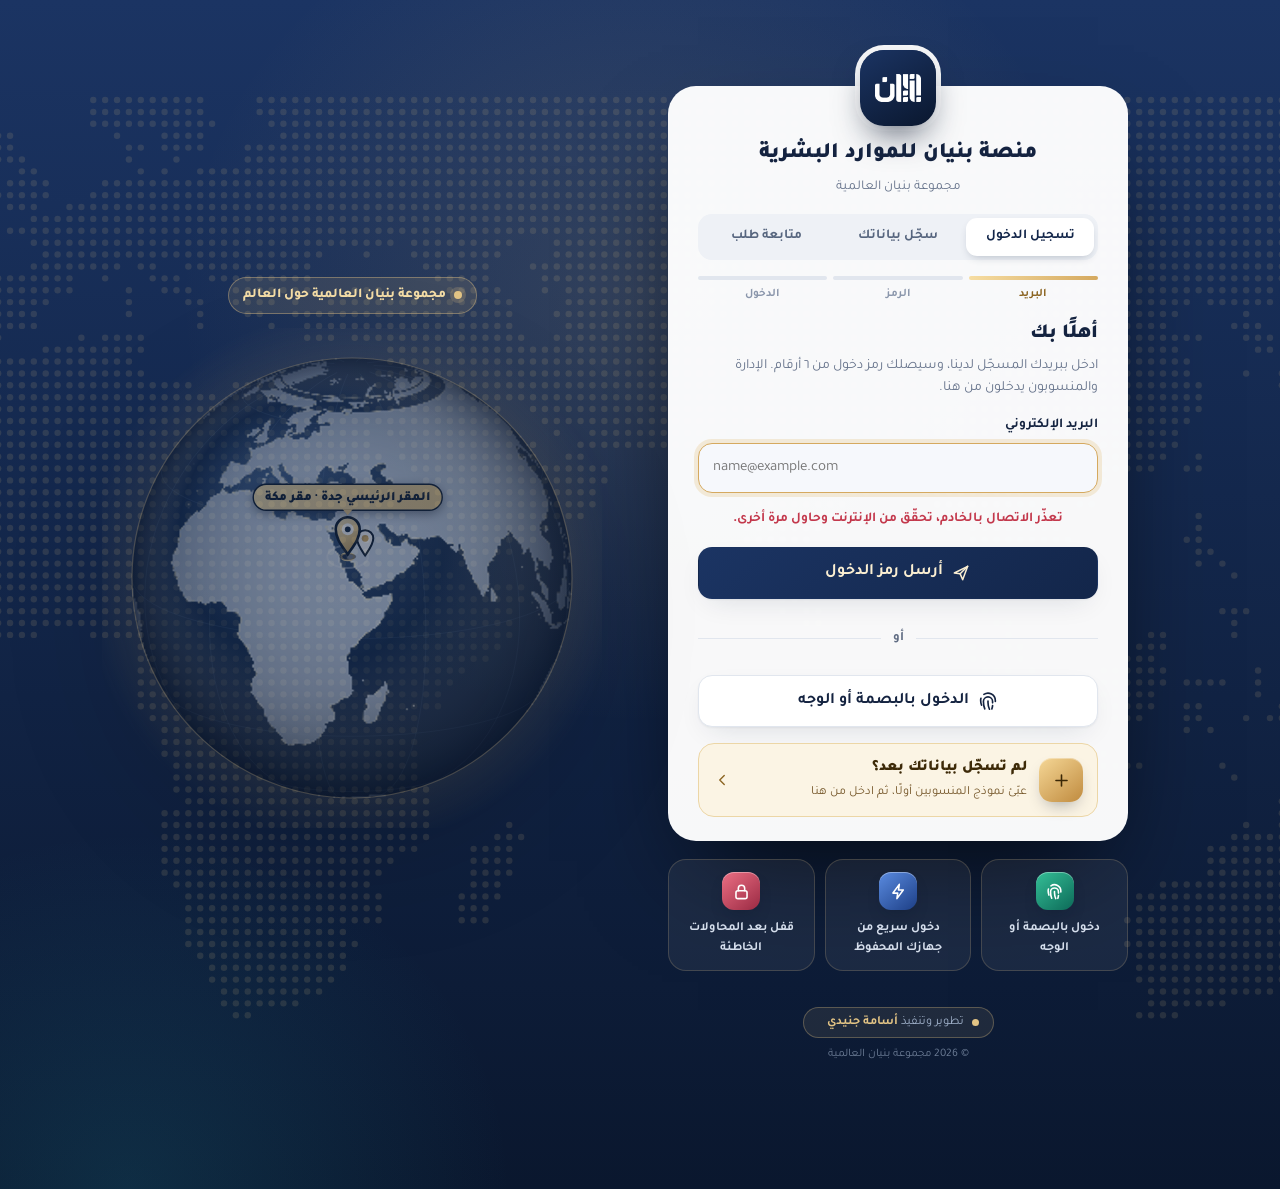
==== index.html @ dd112b7e "رواتب: حالة استلام من الموظف (تم/لم يتم) + ألوان الحالات (المرحلة ١) الخادم: - عمود received في pay_" ====
<!doctype html>
<html lang="ar" dir="rtl">
<head>
<meta charset="utf-8">
<meta name="viewport" content="width=device-width, initial-scale=1, viewport-fit=cover">
<title>منصة بنيان للموارد البشرية · مجموعة بنيان العالمية</title>
<meta name="description" content="منصة الموارد البشرية في مجموعة بنيان العالمية: سجل المنسوبين ووثائقهم وبطاقاتهم، ودخول المنسوب إلى ملفه، والتسجيل لأول مرة.">
<meta property="og:type" content="website">
<meta property="og:site_name" content="الموارد البشرية · مجموعة بنيان العالمية">
<meta property="og:title" content="منصة بنيان للموارد البشرية">
<meta property="og:description" content="ادخل ببريدك لترى ملفك وبطاقتك، أو سجّل بياناتك لأول مرة.">
<meta property="og:url" content="https://hr.bonyanglobal.com/">
<meta property="og:image" content="https://hr.bonyanglobal.com/og.jpg">
<meta property="og:locale" content="ar_SA">
<meta name="twitter:card" content="summary_large_image">
<meta name="robots" content="noindex, nofollow">
<meta name="theme-color" content="#0f1f38">
<script src="theme.js?v=20261122c"></script>
<link rel="icon" type="image/png" sizes="64x64" href="favicon-64.png?v=3">
<link rel="icon" type="image/png" sizes="32x32" href="favicon-32.png?v=3">
<link rel="manifest" href="manifest.webmanifest?v=3">
<link rel="apple-touch-icon" href="apple-touch-icon.png?v=3">
<meta name="apple-mobile-web-app-capable" content="yes">
<meta name="mobile-web-app-capable" content="yes">
<meta name="apple-mobile-web-app-title" content="بنيان HR">
<meta name="apple-mobile-web-app-status-bar-style" content="black">
<link rel="preconnect" href="https://fonts.googleapis.com">
<link rel="preconnect" href="https://fonts.gstatic.com" crossorigin>
<link rel="stylesheet" href="https://fonts.googleapis.com/css2?family=Tajawal:wght@400;500;700;800;900&family=IBM+Plex+Mono:wght@400;500&display=swap">
<link rel="stylesheet" href="console.css?v=20261125b">
</head>
<body>
<div id="app" aria-live="polite"></div>
<noscript><p style="padding:40px;text-align:center">تحتاج المنصة إلى تفعيل JavaScript. يمكنك <a href="register.html">تسجيل بياناتك من هنا</a>.</p></noscript>
<script src="config.js?v=20261122c"></script>
<script src="countries.js?v=20261122c"></script>
<script src="centroids.js?v=20261122c"></script>
<script src="i18n.js?v=20261122c"></script>
<script src="logos.js?v=20261122c"></script>
<script src="entity-logos.js?v=20261122c"></script>
<script src="lib-mode.js?v=20261122c"></script>
<script src="app.js?v=20261122c"></script>
<script src="land.js?v=20261122c"></script>
<script src="globe.js?v=20261122c"></script>
<script src="console-assets.js?v=20261122c"></script>
<script src="console.js?v=20261125b"></script>
<script src="fancy-select.js?v=20261122c"></script>
</body>
</html>
---- console.css ----
/* Bonyan HR · منصة الموارد البشرية */
/* Layout: an inset navy navigation column on the start side, a working canvas of mixed-size instrument panels; jewel-tone tiles mark each module, gold marks identity and the decisive action. */
:root {
  --bg: #f1f4f9; --panel: #ffffff; --soft: #f6f8fc; --well: #e9edf4; --line: #e1e6ee; --line-2: #eef1f6;
  --ink: #142340; --mute: #56657e; --faint: #8a96ab;
  --navy: #13264a; --navy-2: #1b3463; --navy-d: #0a172e; --on-navy: #eef2fa; --on-navy-2: #a9b7cf; --on-navy-3: #7183a3;
  --gold: #e3c485; --gold-d: #b98f45; --gold-ink: #8b6421; --gold-wash: #faf2df;
  --j-sapphire: linear-gradient(140deg, #5a8be0, #1d3f86); --j-emerald: linear-gradient(140deg, #34bf97, #0d6a58);
  --j-garnet: linear-gradient(140deg, #ec6f84, #9a2a43); --j-gold: linear-gradient(140deg, #f5d796, #c08b3f);
  --j-amethyst: linear-gradient(140deg, #a084f2, #5539c2); --j-teal: linear-gradient(140deg, #4ccbdc, #15718a); --j-slate: linear-gradient(140deg, #8797b4, #3b4b6a);
  --ok: #148a5b; --ok-w: #e1f4ec; --warn: #b26a00; --warn-w: #fdf0d8; --bad: #c3384c; --bad-w: #fce5e9; --info: #1f68b0; --info-w: #e2eefa; --vio: #5b3fc4; --vio-w: #eeeaff;
  --c-ok: #22a874; --c-warn: #f0a32b; --c-bad: #e0566b; --c-info: #3d8ee0; --c-vio: #8a6ff0; --c-teal: #2bb3c6;
  --sh: 0 1px 2px rgba(20, 35, 64, .05), 0 10px 30px -12px rgba(20, 35, 64, .16);
  --r: 20px;
  --f: "Tajawal", "Segoe UI", Tahoma, sans-serif;
}
@media (prefers-color-scheme: dark) { :root:not([data-theme="light"]) {
  --bg: #0a1426; --panel: #111e38; --soft: #15264a; --well: #1a2c50; --line: #223658; --line-2: #1a2c4c;
  --ink: #ebf0f9; --mute: #aab7cd; --faint: #7a89a6; --gold-ink: #e8cc8f; --gold-wash: rgba(227, 196, 133, .1);
  --ok: #5cdba0; --ok-w: rgba(92, 219, 160, .12); --warn: #ffc966; --warn-w: rgba(255, 201, 102, .12); --bad: #ff8697; --bad-w: rgba(255, 134, 151, .13); --info: #85c2f5; --info-w: rgba(133, 194, 245, .12); --vio: #b9a6ff; --vio-w: rgba(185, 166, 255, .13);
  --sh: 0 1px 2px rgba(0, 0, 0, .3), 0 14px 34px -14px rgba(0, 0, 0, .6); color-scheme: dark; } }
:root[data-theme="dark"] {
  --bg: #0a1426; --panel: #111e38; --soft: #15264a; --well: #1a2c50; --line: #223658; --line-2: #1a2c4c;
  --ink: #ebf0f9; --mute: #aab7cd; --faint: #7a89a6; --gold-ink: #e8cc8f; --gold-wash: rgba(227, 196, 133, .1);
  --ok: #5cdba0; --ok-w: rgba(92, 219, 160, .12); --warn: #ffc966; --warn-w: rgba(255, 201, 102, .12); --bad: #ff8697; --bad-w: rgba(255, 134, 151, .13); --info: #85c2f5; --info-w: rgba(133, 194, 245, .12); --vio: #b9a6ff; --vio-w: rgba(185, 166, 255, .13);
  --sh: 0 1px 2px rgba(0, 0, 0, .3), 0 14px 34px -14px rgba(0, 0, 0, .6); color-scheme: dark; }

* { box-sizing: border-box; }
html, body { min-height: 100%; }
body { margin: 0; background: var(--bg); color: var(--ink); font-family: var(--f); font-size: 15px; line-height: 1.6; direction: rtl; }
body::before { content: ""; position: fixed; inset: 0 0 auto; height: env(safe-area-inset-top, 0px); z-index: 60; background: var(--navy-d); }
button, input, select, textarea { font: inherit; color: inherit; }
button { cursor: pointer; }
a { color: inherit; }
:focus-visible { outline: 2px solid var(--gold-d); outline-offset: 2px; border-radius: 8px; }
h1, h2, h3, h4 { margin: 0; line-height: 1.3; text-wrap: balance; }
.ltr { direction: ltr; unicode-bidi: isolate; }
.tn { font-variant-numeric: tabular-nums; }
.ref { direction: ltr; unicode-bidi: isolate; font-size: 12.5px; color: var(--faint); letter-spacing: .03em; font-variant-numeric: tabular-nums; }
svg.i { width: 20px; height: 20px; fill: none; stroke: currentColor; stroke-width: 1.8; stroke-linecap: round; stroke-linejoin: round; flex: none; }

/* ================= shell ================= */
.shell { display: grid; grid-template-columns: 292px minmax(0, 1fr); min-height: 100vh; }
.side { position: sticky; top: 0; height: 100vh; padding: 14px; padding-right: max(14px, env(safe-area-inset-right, 0px)); }
.side-in { height: 100%; border-radius: 26px; background: radial-gradient(120% 50% at 100% 0%, rgba(227, 196, 133, .14), transparent 60%), linear-gradient(185deg, var(--navy-2), var(--navy) 40%, var(--navy-d)); color: var(--on-navy); display: flex; flex-direction: column; overflow: hidden; position: relative; box-shadow: 0 30px 60px -30px rgba(10, 23, 46, .8); }
.side-in::before { content: ""; position: absolute; inset: 0; opacity: .06; pointer-events: none; background-size: 96px;
  background-image: url("data:image/svg+xml,%3Csvg xmlns='http://www.w3.org/2000/svg' width='96' height='96' viewBox='0 0 96 96'%3E%3Cg fill='none' stroke='%23e3c485' stroke-width='1'%3E%3Cpath d='M48 6l12 30 30 12-30 12-12 30-12-30L6 48l30-12z'/%3E%3Ccircle cx='48' cy='48' r='9'/%3E%3C/g%3E%3C/svg%3E"); }
.side-in > * { position: relative; }
.brand { display: flex; gap: 12px; align-items: center; padding: 22px 20px 18px; }
.brand .lt { width: 52px; height: 52px; border-radius: 16px; background: rgba(255, 255, 255, .07); border: 1px solid rgba(227, 196, 133, .28); display: grid; place-items: center; flex: none; }
.brand .lt img { width: 34px; }
.brand b { display: block; font-size: 17px; font-weight: 800; color: #fbefd2; line-height: 1.2; }
.brand small { font-size: 12px; color: var(--on-navy-3); }
.nav { flex: 1; overflow-y: auto; padding: 4px 12px 12px; display: flex; flex-direction: column; gap: 6px; scrollbar-width: thin; scrollbar-color: rgba(255,255,255,.15) transparent; }
.grp { border-radius: 16px; transition: background .2s; }
.grp.on { background: rgba(255, 255, 255, .05); box-shadow: inset 0 0 0 1px rgba(227, 196, 133, .18); }
.gh { width: 100%; display: flex; align-items: center; gap: 12px; padding: 10px; border: 0; background: none; color: var(--on-navy); border-radius: 14px; text-align: start; font-size: 15px; font-weight: 700; }
.gh:hover { background: rgba(255, 255, 255, .05); }
.gh .tile { width: 36px; height: 36px; border-radius: 11px; }
.gh .chev { margin-inline-start: auto; width: 16px; height: 16px; color: var(--on-navy-3); transition: transform .2s; }
.grp.open .gh .chev { transform: rotate(180deg); }
.gh .gc { font-size: 11.5px; font-weight: 700; background: rgba(255, 255, 255, .1); color: var(--on-navy); border-radius: 99px; padding: 0 8px; line-height: 20px; }
.sub { display: none; padding: 2px 10px 10px; margin-inline-start: 27px; border-inline-start: 1px dashed rgba(255, 255, 255, .12); }
.grp.open .sub { display: block; }
.sub a { display: flex; align-items: center; gap: 8px; padding: 8px 12px; border-radius: 10px; color: var(--on-navy-2); text-decoration: none; font-size: 14px; font-weight: 500; }
.sub a:hover { color: var(--on-navy); background: rgba(255, 255, 255, .05); }
.sub a.cur { background: #fff; color: var(--navy); font-weight: 700; box-shadow: 0 6px 16px -6px rgba(0, 0, 0, .4); }
.sub a .bd { margin-inline-start: auto; min-width: 22px; text-align: center; font-size: 11.5px; font-weight: 800; border-radius: 99px; line-height: 20px; padding: 0 6px; background: rgba(255, 255, 255, .12); color: #fff; }
.sub a .bd.hot { background: #e0566b; }
.sub a.cur .bd { background: var(--navy); color: #fff; }
.side-foot { padding: 12px 14px 16px; border-top: 1px solid rgba(255, 255, 255, .07); display: grid; gap: 10px; }
.ents-mini { display: flex; gap: 6px; flex-wrap: wrap; justify-content: center; }
.ents-mini span { background: #fff; border-radius: 9px; height: 30px; padding: 0 7px; display: inline-flex; align-items: center; }
.ents-mini img { max-height: 20px; max-width: 70px; }
.sig { display: flex; justify-content: center; }
.sig a { display: inline-flex; align-items: center; gap: 6px; font-size: 11.5px; color: var(--on-navy-2); text-decoration: none; background: rgba(227, 196, 133, .1); border: 1px solid rgba(227, 196, 133, .25); border-radius: 99px; padding: 4px 12px; }
.sig a b { color: #f3dca6; font-weight: 700; }

.main { min-width: 0; display: flex; flex-direction: column; padding-left: max(22px, env(safe-area-inset-left, 0px)); padding-right: 8px; }
.top { position: sticky; top: env(safe-area-inset-top, 0px); z-index: 30; display: flex; align-items: center; gap: 12px; padding: 14px 0 12px; background: linear-gradient(var(--bg) 70%, transparent); }
.menu { display: none; }
.crumb { display: flex; align-items: center; gap: 8px; font-size: 14px; color: var(--faint); white-space: nowrap; }
.crumb b { color: var(--ink); font-weight: 700; }
.crumb svg { width: 14px; height: 14px; }
.top .sp { flex: 1; }
.find { position: relative; width: min(380px, 34vw); }
.find input { width: 100%; height: 46px; border-radius: 15px; border: 1px solid var(--line); background: var(--panel); padding: 0 44px 0 44px; font-size: 14px; box-shadow: var(--sh); }
.find > svg { position: absolute; right: 15px; top: 50%; transform: translateY(-50%); color: var(--faint); }
.find kbd { position: absolute; left: 12px; top: 50%; transform: translateY(-50%); font: 700 11px var(--f); color: var(--faint); background: var(--soft); border: 1px solid var(--line); border-radius: 7px; padding: 1px 7px; }
.drop { position: absolute; top: calc(100% + 8px); inset-inline: 0; background: var(--panel); border: 1px solid var(--line); border-radius: 18px; box-shadow: 0 30px 70px -20px rgba(10, 20, 40, .45); padding: 8px; z-index: 40; min-width: 300px; }
.drop button { width: 100%; display: flex; align-items: center; gap: 11px; padding: 9px; border: 0; background: none; border-radius: 12px; text-align: start; }
.drop button:hover { background: var(--soft); }
.drop b { display: block; font-weight: 700; font-size: 14px; }
.drop .dh { padding: 8px 10px 6px; font-size: 13px; color: var(--faint); font-weight: 700; display: flex; justify-content: space-between; }
.ib { width: 46px; height: 46px; border-radius: 15px; border: 1px solid var(--line); background: var(--panel); display: grid; place-items: center; position: relative; color: var(--mute); box-shadow: var(--sh); flex: none; }
.ib:hover { color: var(--ink); }
.ib .n { position: absolute; top: -5px; left: -5px; min-width: 20px; height: 20px; border-radius: 99px; background: #e0566b; color: #fff; font-size: 11px; font-weight: 800; display: grid; place-items: center; padding: 0 5px; border: 2px solid var(--bg); }
.bellwrap { position: relative; }
.bellwrap .drop { left: 0; right: auto; width: 340px; }
.ntf { display: grid !important; grid-template-columns: 36px minmax(0, 1fr); gap: 10px; align-items: start !important; }
.ntf .tile { width: 36px; height: 36px; border-radius: 11px; }
.ntf span { font-size: 12.5px; color: var(--faint); }
.me { display: flex; align-items: center; gap: 10px; background: var(--panel); border: 1px solid var(--line); border-radius: 16px; padding: 5px 6px 5px 14px; box-shadow: var(--sh); flex: none; }
.me .av { width: 38px; height: 38px; font-size: 16px; background: var(--j-gold); color: #2a1c05; box-shadow: 0 0 0 2px var(--panel), 0 0 0 4px rgba(227, 196, 133, .7); }
.me b { display: block; font-size: 14px; font-weight: 800; line-height: 1.2; }
.me small { font-size: 12px; color: var(--faint); }

.page { padding: 6px 0 120px; display: flex; flex-direction: column; gap: 22px; }
.ptitle { display: flex; flex-wrap: wrap; align-items: flex-end; gap: 12px 20px; padding-top: 6px; }
.ptitle h1 { font-size: clamp(26px, 2.6vw, 34px); font-weight: 900; letter-spacing: -.01em; }
.ptitle p { margin: 4px 0 0; color: var(--mute); }
.ptitle .acts { margin-inline-start: auto; display: flex; gap: 10px; flex-wrap: wrap; }

/* tiles + buttons */
.tile { display: grid; place-items: center; color: #fff; border-radius: 14px; flex: none; box-shadow: inset 0 1px 0 rgba(255, 255, 255, .35), 0 8px 18px -8px rgba(10, 20, 40, .45); }
.tile svg.i { width: 19px; height: 19px; stroke-width: 2; }
.sapphire { background: var(--j-sapphire); } .emerald { background: var(--j-emerald); } .garnet { background: var(--j-garnet); } .gold { background: var(--j-gold); color: #3a2706; }
.amethyst { background: var(--j-amethyst); } .teal { background: var(--j-teal); } .slate { background: var(--j-slate); }
.btn { text-decoration: none; display: inline-flex; align-items: center; justify-content: center; gap: 8px; height: 44px; padding: 0 18px; border-radius: 14px; border: 1px solid var(--line); background: var(--panel); font-size: 14.5px; font-weight: 700; white-space: nowrap; box-shadow: var(--sh); }
.btn:hover { border-color: var(--faint); }
.btn.sm { height: 34px; padding: 0 13px; font-size: 13px; border-radius: 11px; box-shadow: none; }
.btn.prim { background: linear-gradient(140deg, var(--navy-2), var(--navy)); color: #fbefd2; border-color: transparent; }
.btn.goldb { background: linear-gradient(140deg, #f6dda2, #d5a95f); color: #2c1d05; border-color: transparent; box-shadow: 0 10px 22px -10px rgba(213, 169, 95, .9); }
.btn.emb { background: linear-gradient(140deg, #1f9a72, #11744c); color: #fff; border-color: transparent; box-shadow: 0 10px 22px -12px rgba(17, 116, 76, .9); }
.btn.glass { background: rgba(255, 255, 255, .1); border-color: rgba(255, 255, 255, .2); color: #fff; box-shadow: none; }
.btn.glass:hover { background: rgba(255, 255, 255, .16); }
.ro { display: inline-flex; gap: 7px; align-items: center; font-size: 13px; color: var(--faint); font-weight: 500; }

/* panels */
.grid { display: grid; gap: 20px; }
.g4 { grid-template-columns: repeat(4, minmax(0, 1fr)); }
.g3 { grid-template-columns: repeat(3, minmax(0, 1fr)); }
.g2 { grid-template-columns: repeat(2, minmax(0, 1fr)); }
.g21 { grid-template-columns: minmax(0, 2fr) minmax(0, 1fr); }
.g12 { grid-template-columns: minmax(0, 1fr) minmax(0, 2fr); }
.pn { background: var(--panel); border-radius: var(--r); box-shadow: var(--sh); border: 1px solid var(--line-2); min-width: 0; display: flex; flex-direction: column; }
.ph { display: flex; align-items: center; gap: 12px; padding: 18px 20px 6px; }
.ph .tile { width: 38px; height: 38px; border-radius: 12px; }
.ph h2 { font-size: 18px; font-weight: 800; }
.ph p { margin: 0; font-size: 12.5px; color: var(--faint); }
.ph .end { margin-inline-start: auto; display: flex; gap: 8px; align-items: center; }
.more { font-size: 13.5px; font-weight: 700; color: var(--gold-ink); text-decoration: none; display: inline-flex; gap: 5px; align-items: center; background: none; border: 0; padding: 0; }
.more svg { width: 15px; height: 15px; }
.more:hover { text-decoration: underline; text-underline-offset: 4px; }
.pb { padding: 12px 20px 20px; flex: 1; }

/* hero */
.hero { position: relative; border-radius: 28px; overflow: hidden; color: var(--on-navy); background: radial-gradient(70% 90% at 0% 100%, rgba(43, 179, 198, .18), transparent 60%), radial-gradient(60% 80% at 100% 0%, rgba(227, 196, 133, .2), transparent 55%), linear-gradient(150deg, var(--navy-2), var(--navy) 55%, var(--navy-d)); box-shadow: 0 30px 60px -30px rgba(10, 23, 46, .7); }
.hero::before { content: ""; position: absolute; inset: 0; opacity: .07; background-size: 120px; pointer-events: none;
  background-image: url("data:image/svg+xml,%3Csvg xmlns='http://www.w3.org/2000/svg' width='120' height='120' viewBox='0 0 120 120'%3E%3Cg fill='none' stroke='%23e3c485' stroke-width='1'%3E%3Cpath d='M60 8l15 37 37 15-37 15-15 37-15-37L8 60l37-15z'/%3E%3Cpath d='M23 23h74v74H23z' transform='rotate(45 60 60)'/%3E%3C/g%3E%3C/svg%3E"); }
.hero-in { position: relative; display: grid; grid-template-columns: minmax(0, 1.05fr) minmax(0, 1fr); gap: 10px; padding: 28px 30px 0; min-height: 300px; }
.hero .rl { display: inline-flex; align-items: center; gap: 8px; font-size: 13px; font-weight: 700; color: #f3dca6; background: rgba(227, 196, 133, .12); border: 1px solid rgba(227, 196, 133, .3); border-radius: 99px; padding: 4px 12px; }
.hero .rl i { width: 7px; height: 7px; border-radius: 50%; background: #5cdba0; box-shadow: 0 0 0 4px rgba(92, 219, 160, .2); }
.hero h1 { font-size: clamp(28px, 3vw, 40px); font-weight: 900; color: #fff; margin-top: 14px; }
.hero .sum { margin: 10px 0 0; font-size: 16.5px; color: #cfdaeb; line-height: 1.85; max-width: 46ch; }
.hero .sum b { color: #f6dfab; font-weight: 800; }
.chips { display: flex; flex-wrap: wrap; gap: 8px; margin-top: 18px; }
.chip { display: inline-flex; align-items: center; gap: 8px; height: 36px; padding: 0 14px; border-radius: 12px; border: 1px solid rgba(255, 255, 255, .16); background: rgba(255, 255, 255, .06); color: #e6edf8; font-size: 13.5px; font-weight: 700; text-decoration: none; }
.chip:hover { background: rgba(255, 255, 255, .12); }
.chip b { font-size: 15px; color: #fff; font-weight: 900; }
.chip i { width: 8px; height: 8px; border-radius: 50%; }
.mapbox { position: relative; min-height: 260px; }
.mapbox canvas { position: absolute; inset: 0; width: 100%; height: 100%; }
.clocks { position: relative; display: grid; grid-template-columns: repeat(4, minmax(0, 1fr)); margin-top: 22px; border-top: 1px solid rgba(227, 196, 133, .16); background: rgba(5, 12, 26, .25); }
.clk { display: flex; align-items: center; gap: 12px; padding: 14px 22px; }
.clk + .clk { border-inline-start: 1px solid rgba(227, 196, 133, .14); }
.clk svg { width: 38px; height: 38px; flex: none; }
.clk b { display: block; font-size: 20px; font-weight: 800; color: #fff; font-variant-numeric: tabular-nums; direction: ltr; text-align: right; line-height: 1.2; }
.clk span { font-size: 12.5px; color: var(--on-navy-2); }
.clk.hq b { color: #f6dfab; }

/* kpi */
.kpi { padding: 18px 20px 16px; display: flex; flex-direction: column; gap: 10px; position: relative; overflow: hidden; }
.kpi .t { display: flex; align-items: flex-start; gap: 14px; }
.kpi .tile { width: 52px; height: 52px; border-radius: 16px; }
.kpi .tile svg.i { width: 24px; height: 24px; }
.kpi .v { font-size: 36px; font-weight: 900; line-height: 1; font-variant-numeric: tabular-nums; letter-spacing: -.02em; }
.kpi .v small { font-size: 15px; font-weight: 700; color: var(--faint); margin-inline-start: 4px; letter-spacing: 0; }
.kpi .l { font-size: 14.5px; font-weight: 700; margin-top: 6px; }
.kpi .d { display: flex; justify-content: space-between; align-items: center; gap: 8px; font-size: 12.5px; color: var(--faint); }
.kpi .spark { width: 110px; height: 34px; }
.delta { font-weight: 800; font-size: 12.5px; padding: 2px 8px; border-radius: 99px; }
.delta.up { color: var(--ok); background: var(--ok-w); } .delta.dn { color: var(--bad); background: var(--bad-w); }
.kpi .bar { height: 7px; border-radius: 7px; background: var(--well); overflow: hidden; }
.kpi .bar i { display: block; height: 100%; border-radius: 7px; }

/* pills */
.pill { display: inline-flex; align-items: center; gap: 6px; height: 26px; padding: 0 11px; border-radius: 99px; font-size: 12.5px; font-weight: 700; white-space: nowrap; }
.pill i { width: 6px; height: 6px; border-radius: 50%; background: currentColor; }
.pill.ok { color: var(--ok); background: var(--ok-w); } .pill.warn { color: var(--warn); background: var(--warn-w); } .pill.bad { color: var(--bad); background: var(--bad-w); }
.pill.info { color: var(--info); background: var(--info-w); } .pill.vio { color: var(--vio); background: var(--vio-w); } .pill.mute { color: var(--mute); background: var(--well); }
.av { border-radius: 50%; display: grid; place-items: center; font-weight: 800; color: #fff; flex: none; width: 42px; height: 42px; font-size: 16px; position: relative; }
.av.r::after { content: ""; position: absolute; inset: -3px; border-radius: 50%; border: 2px solid var(--st, transparent); }

/* charts */
.legend { display: flex; flex-wrap: wrap; gap: 6px 16px; font-size: 13px; color: var(--mute); font-weight: 500; }
.legend i { display: inline-block; width: 10px; height: 10px; border-radius: 3px; margin-inline-end: 6px; vertical-align: -1px; }
svg.chart { width: 100%; height: 250px; display: block; overflow: visible; }
svg.chart text { font-family: var(--f); font-size: 12px; fill: var(--faint); font-weight: 500; }
.donut { position: relative; width: 190px; height: 190px; margin: 6px auto 14px; }
.donut svg { width: 100%; height: 100%; transform: rotate(-90deg); }
.donut .c { position: absolute; inset: 0; display: grid; place-content: center; text-align: center; }
.donut .c b { font-size: 42px; font-weight: 900; line-height: 1; font-variant-numeric: tabular-nums; }
.donut .c span { font-size: 13px; color: var(--faint); font-weight: 700; margin-top: 4px; }
.dleg { display: grid; gap: 9px; }
.dleg > div { display: grid; grid-template-columns: 12px minmax(0, 1fr) auto auto; gap: 10px; align-items: center; font-size: 14px; }
.dleg i { width: 12px; height: 12px; border-radius: 4px; }
.dleg b { font-weight: 800; font-variant-numeric: tabular-nums; }
.dleg span.p { color: var(--faint); font-size: 12.5px; width: 38px; text-align: end; font-variant-numeric: tabular-nums; }
.gauges { display: grid; grid-template-columns: repeat(2, minmax(0, 1fr)); gap: 10px; }
.gauge { text-align: center; }
.gauge svg { width: 100%; max-width: 170px; height: auto; }
.gauge b { display: block; font-size: 30px; font-weight: 900; margin-top: -48px; font-variant-numeric: tabular-nums; }
.gauge span { display: block; font-size: 13px; color: var(--faint); font-weight: 700; margin-top: 2px; }
.mini { display: grid; gap: 9px; margin-top: 16px; padding-top: 14px; border-top: 1px dashed var(--line); }
.mini > div { display: flex; justify-content: space-between; font-size: 14px; gap: 10px; }
.mini span { color: var(--mute); }
.mini b { font-weight: 800; font-variant-numeric: tabular-nums; }
.bars { display: grid; gap: 14px; }
.brow { display: grid; grid-template-columns: 34px minmax(0, 1fr) auto; gap: 12px; align-items: center; }
.brow .cc { width: 34px; height: 34px; border-radius: 10px; display: grid; place-items: center; font-size: 11.5px; font-weight: 800; color: var(--ink); background: var(--well); letter-spacing: .04em; }
.brow .nm { display: flex; justify-content: space-between; font-size: 14px; font-weight: 700; margin-bottom: 5px; }
.brow .nm span { color: var(--faint); font-weight: 500; font-size: 12.5px; }
.brow .tr { height: 9px; border-radius: 9px; background: var(--well); overflow: hidden; display: flex; }
.brow .tr i { display: block; height: 100%; }
.brow .v { font-size: 18px; font-weight: 900; min-width: 28px; text-align: end; font-variant-numeric: tabular-nums; }
.lvl { display: grid; grid-template-columns: repeat(4, minmax(0, 1fr)); gap: 10px; }
.lvl button { border: 0; border-radius: 16px; padding: 14px 6px; text-align: center; display: grid; gap: 2px; }
.lvl b { font-size: 28px; font-weight: 900; line-height: 1.1; font-variant-numeric: tabular-nums; }
.lvl span { font-size: 12.5px; font-weight: 700; }
.lvl .bad { background: var(--bad-w); color: var(--bad); } .lvl .warn { background: var(--warn-w); color: var(--warn); } .lvl .info { background: var(--info-w); color: var(--info); } .lvl .ok { background: var(--ok-w); color: var(--ok); }
.wkd { display: flex; gap: 6px; align-items: flex-end; height: 140px; }
.wkd div { flex: 1; display: flex; flex-direction: column; justify-content: flex-end; align-items: center; gap: 6px; height: 100%; }
.wkd i { width: 100%; border-radius: 10px 10px 4px 4px; background: var(--j-teal); display: grid; place-items: start center; color: #fff; font-style: normal; font-weight: 800; font-size: 13px; padding-top: 4px; min-height: 26px; }
.wkd span { font-size: 12px; color: var(--faint); font-weight: 700; }

/* lists */
.lst { list-style: none; margin: 0; padding: 0 20px 12px; }
.lst li { display: grid; grid-template-columns: auto minmax(0, 1fr) auto; gap: 12px; align-items: center; padding: 13px 0; border-top: 1px solid var(--line-2); }
.lst li:first-child { border-top: 0; }
.lst b { display: block; font-weight: 800; font-size: 14.5px; overflow: hidden; text-overflow: ellipsis; white-space: nowrap; }
.lst span.s { font-size: 13px; color: var(--faint); display: block; }
.lst .tile { width: 42px; height: 42px; border-radius: 13px; }
.faces { display: flex; margin-top: 6px; }
.faces .av { width: 26px; height: 26px; font-size: 11px; border: 2px solid var(--panel); margin-inline-start: -7px; }
.faces .av:first-child { margin-inline-start: 0; }
.qa { display: grid; grid-template-columns: repeat(3, minmax(0, 1fr)); gap: 12px; }
.qa button, .qa a { border: 1px solid var(--line); background: var(--soft); border-radius: 18px; padding: 16px 8px 14px; display: grid; justify-items: center; gap: 10px; font-weight: 800; font-size: 13.5px; text-decoration: none; text-align: center; }
.qa button:hover, .qa a:hover { border-color: var(--faint); background: var(--panel); }
.qa .tile { width: 44px; height: 44px; border-radius: 14px; }
.qa [disabled] { opacity: .45; cursor: not-allowed; }
.ents { display: grid; grid-template-columns: repeat(auto-fill, minmax(170px, 1fr)); gap: 12px; }
.ent { border: 1px solid var(--line); background: var(--soft); border-radius: 18px; padding: 14px; display: grid; gap: 10px; text-align: start; position: relative; overflow: hidden; }
.ent:hover { border-color: var(--faint); background: var(--panel); }
.ent .lg { height: 40px; display: flex; align-items: center; }
.ent .lg span { background: #fff; border-radius: 10px; height: 40px; padding: 0 8px; display: inline-flex; align-items: center; box-shadow: 0 0 0 1px rgba(20, 35, 64, .06); }
.ent .lg img { max-height: 28px; max-width: 130px; }
.ent h3 { font-size: 13.5px; font-weight: 700; color: var(--mute); }
.ent .nb { display: flex; align-items: baseline; justify-content: space-between; }
.ent .nb b { font-size: 26px; font-weight: 900; font-variant-numeric: tabular-nums; }
.ent .nb span { font-size: 12.5px; color: var(--faint); font-weight: 700; }
.ent .tr { height: 6px; border-radius: 6px; background: var(--well); overflow: hidden; }
.ent .tr i { display: block; height: 100%; border-radius: 6px; background: var(--ec); }
.ready { display: grid; grid-template-columns: minmax(0, 1fr); gap: 18px; justify-items: center; }
.ready .chk { width: 100%; }
.ready .donut { width: 150px; height: 150px; margin: 0; }
.ready .donut .c b { font-size: 34px; }
.chk { display: grid; gap: 10px; }
.chk > div { display: grid; grid-template-columns: 26px minmax(0, 1fr) auto; gap: 10px; align-items: center; font-size: 14px; }
.chk .o { width: 26px; height: 26px; border-radius: 50%; display: grid; place-items: center; }
.chk .o svg { width: 14px; height: 14px; stroke-width: 2.6; }
.chk .o.y { background: var(--ok-w); color: var(--ok); } .chk .o.p { background: var(--warn-w); color: var(--warn); }
.chk b { font-weight: 800; } .chk span { font-size: 12.5px; color: var(--faint); }
.tl { list-style: none; margin: 0; padding: 4px 20px 16px; }
.tl li { display: grid; grid-template-columns: 38px minmax(0, 1fr); gap: 12px; padding: 10px 0; position: relative; }
.tl li::before { content: ""; position: absolute; top: 50px; bottom: -8px; right: 18px; width: 2px; background: var(--line-2); border-radius: 2px; }
.tl li:last-child::before { display: none; }
.tl .tile { width: 38px; height: 38px; border-radius: 12px; }
.tl p { margin: 0; font-size: 14px; }
.tl p b { font-weight: 800; }
.tl time { font-size: 12.5px; color: var(--faint); }
.tl .lnk { border: 0; background: none; padding: 0; color: var(--gold-ink); font-weight: 700; text-decoration: underline; text-underline-offset: 3px; }
.tl .day { display: block; grid-template-columns: none; font-size: 13px; color: var(--faint); font-weight: 800; padding: 10px 0 2px; }
.tl .day::before { display: none; }

/* expiry calendar */
.cal { overflow-x: auto; padding: 8px 20px 4px; }
.cal-g { display: grid; grid-template-columns: repeat(17, minmax(42px, 1fr)); gap: 7px; min-width: 780px; }
.wk { display: flex; flex-direction: column-reverse; align-items: center; gap: 5px; min-height: 128px; padding: 9px 0; border-radius: 13px; background: var(--soft); border: 1px solid var(--line-2); }
.wk.past { background: repeating-linear-gradient(135deg, var(--soft) 0 7px, var(--well) 7px 8px); }
.wk.now { background: var(--gold-wash); border-color: var(--gold); }
.wk button { width: 16px; height: 16px; border-radius: 5px; border: 0; padding: 0; transition: transform .15s; }
.wk button:hover { transform: scale(1.3); }
.wkl { font-size: 11.5px; color: var(--faint); text-align: center; white-space: nowrap; margin-top: 6px; font-weight: 700; }
.wkl.now { color: var(--gold-ink); }
.calnote { display: flex; justify-content: space-between; flex-wrap: wrap; gap: 8px 18px; padding: 8px 20px 18px; font-size: 13px; color: var(--faint); }

/* people */
.md { display: grid; grid-template-columns: minmax(0, 400px) minmax(0, 1fr); gap: 20px; align-items: start; }
.filters { display: flex; flex-wrap: wrap; gap: 8px; padding: 14px 16px; border-bottom: 1px solid var(--line-2); }
.filters input, .filters select { height: 42px; border: 1px solid var(--line); background: var(--soft); border-radius: 12px; padding: 0 12px; font-size: 14px; min-width: 0; }
.filters input { flex: 1 1 100%; } .filters select { flex: 1 1 140px; }
.seg { display: flex; gap: 6px; padding: 12px 16px 4px; overflow-x: auto; }
.seg button { border: 1px solid var(--line); background: var(--panel); border-radius: 99px; height: 34px; padding: 0 13px; font-size: 13px; font-weight: 700; white-space: nowrap; display: inline-flex; gap: 6px; align-items: center; }
.seg button b { font-weight: 900; color: var(--faint); }
.seg button[aria-pressed="true"] { background: var(--navy); color: #fbefd2; border-color: transparent; }
.seg button[aria-pressed="true"] b { color: var(--gold); }
.rows { max-height: 780px; overflow-y: auto; padding: 6px 8px 8px; }
.prow { width: 100%; display: grid; grid-template-columns: 46px minmax(0, 1fr) auto; gap: 12px; align-items: center; padding: 11px 10px; border: 0; border-radius: 14px; background: none; text-align: start; }
.prow:hover { background: var(--soft); }
.prow[aria-current="true"] { background: var(--gold-wash); box-shadow: inset 0 0 0 1px rgba(185, 143, 69, .4); }
.prow .av { width: 46px; height: 46px; font-size: 18px; }
.prow b { display: block; font-weight: 800; overflow: hidden; text-overflow: ellipsis; white-space: nowrap; }
.prow span.s { font-size: 13px; color: var(--faint); display: block; overflow: hidden; text-overflow: ellipsis; white-space: nowrap; }
.prow .fl { display: grid; justify-items: end; gap: 4px; }
.cnt { padding: 10px 18px 14px; font-size: 13px; color: var(--faint); display: flex; justify-content: space-between; align-items: center; border-top: 1px solid var(--line-2); }
.prof .hd { display: grid; grid-template-columns: minmax(0, 1fr) minmax(0, 330px); gap: 24px; padding: 22px; align-items: center; border-bottom: 1px solid var(--line-2); background: linear-gradient(180deg, var(--soft), var(--panel)); border-radius: var(--r) var(--r) 0 0; }
.prof h2 { font-size: 26px; font-weight: 900; }
.prof .meta { display: flex; flex-wrap: wrap; gap: 8px; margin-top: 10px; }
.facts { display: grid; grid-template-columns: repeat(2, minmax(0, 1fr)); gap: 12px; margin-top: 18px; }
.fact { display: flex; gap: 10px; align-items: center; background: var(--panel); border: 1px solid var(--line-2); border-radius: 14px; padding: 10px 12px; min-width: 0; }
.fact .tile { width: 34px; height: 34px; border-radius: 10px; }
.fact .tile svg.i { width: 16px; height: 16px; }
.fact dt { font-size: 12px; color: var(--faint); font-weight: 700; }
.fact dd { margin: 0; font-weight: 800; font-size: 14px; line-height: 1.4; }
.ptabs { display: flex; gap: 6px; padding: 12px 18px 0; overflow-x: auto; }
.ptabs button { border: 0; background: none; height: 40px; padding: 0 14px; border-radius: 12px; font-size: 14.5px; font-weight: 700; color: var(--mute); white-space: nowrap; display: inline-flex; gap: 7px; align-items: center; }
.ptabs button[aria-selected="true"] { background: var(--navy); color: #fbefd2; }
.ptabs button svg.i { width: 17px; height: 17px; }
.pbody { padding: 18px 22px 22px; display: flex; flex-direction: column; gap: 16px; }
.pfoot { display: flex; gap: 10px; flex-wrap: wrap; padding: 16px 22px; border-top: 1px solid var(--line-2); background: var(--soft); border-radius: 0 0 var(--r) var(--r); }
.kv { display: grid; grid-template-columns: repeat(3, minmax(0, 1fr)); gap: 14px 20px; }
.kv dt { font-size: 12.5px; color: var(--faint); font-weight: 700; }
.kv dd { margin: 2px 0 0; font-weight: 800; overflow-wrap: anywhere; }
.miss { display: grid; gap: 8px; }
.miss div { display: flex; justify-content: space-between; align-items: center; gap: 12px; padding: 10px 14px; border-radius: 14px; background: var(--warn-w); font-weight: 700; font-size: 14px; }
.note { font-size: 13.5px; color: var(--mute); background: var(--soft); border: 1px solid var(--line-2); border-radius: 14px; padding: 12px 14px; display: flex; gap: 10px; align-items: flex-start; }
.note svg.i { color: var(--gold-d); margin-top: 1px; }
.docs { display: grid; gap: 10px; }
.doc { display: grid; grid-template-columns: 54px minmax(0, 1fr) auto; gap: 14px; align-items: center; padding: 12px; border-radius: 16px; border: 1px solid var(--line); background: var(--panel); }
.doc .th { width: 54px; height: 66px; border-radius: 10px; background: linear-gradient(160deg, var(--soft), var(--well)); border: 1px solid var(--line); display: grid; place-items: center; color: var(--faint); position: relative; }
.doc .th small { position: absolute; bottom: 4px; font-size: 9.5px; font-weight: 800; letter-spacing: .05em; }
.doc b { display: block; font-weight: 800; }
.doc span.s { font-size: 13px; color: var(--faint); }
.life { height: 6px; border-radius: 6px; background: var(--well); margin-top: 8px; overflow: hidden; max-width: 260px; }
.life i { display: block; height: 100%; border-radius: 6px; }

/* staff card */
.scard { width: 100%; aspect-ratio: 1.586; border-radius: 20px; color: #fff; position: relative; overflow: hidden; box-shadow: 0 24px 44px -18px rgba(8, 18, 38, .7); padding: 16px 18px; display: grid; grid-template-columns: minmax(0, 1fr) 84px; grid-template-rows: auto 1fr auto; gap: 8px 14px; }
.scard::before { content: ""; position: absolute; inset: 0; background: radial-gradient(80% 90% at 0% 0%, rgba(255, 255, 255, .2), transparent 60%); }
.scard::after { content: ""; position: absolute; width: 220px; height: 220px; left: -70px; bottom: -110px; border-radius: 50%; border: 26px solid rgba(255, 255, 255, .06); }
.scard > * { position: relative; z-index: 1; }
.scard .lg { display: flex; align-items: center; gap: 8px; }
.scard .lg span { background: #fff; border-radius: 8px; padding: 3px 6px; display: inline-flex; height: 30px; align-items: center; }
.scard .lg img { max-height: 22px; max-width: 110px; }
.scard .lg small { font-size: 10px; opacity: .85; line-height: 1.3; }
.scard .ph2 { grid-column: 2; grid-row: 1 / span 2; border-radius: 12px; background: rgba(255, 255, 255, .16); border: 1px solid rgba(255, 255, 255, .28); display: grid; place-items: center; font-size: 34px; font-weight: 900; aspect-ratio: 3 / 4; }
.scard .nm { grid-column: 1; align-self: end; }
.scard .nm b { display: block; font-size: 20px; font-weight: 900; line-height: 1.25; }
.scard .nm small { font-size: 12px; opacity: .85; }
.scard .ft { grid-column: 1 / -1; display: flex; justify-content: space-between; align-items: end; font-size: 11px; border-top: 1px solid rgba(255, 255, 255, .2); padding-top: 8px; gap: 8px; }
.scard .ft b { font-weight: 700; font-size: 12.5px; letter-spacing: .05em; direction: ltr; unicode-bidi: isolate; }

/* tables */
.tw { overflow-x: auto; }
table { width: 100%; border-collapse: collapse; font-size: 14px; }
th { text-align: start; font-weight: 700; font-size: 12.5px; color: var(--faint); padding: 12px 16px; border-bottom: 1px solid var(--line); white-space: nowrap; background: var(--soft); }
td { padding: 12px 16px; border-bottom: 1px solid var(--line-2); white-space: nowrap; vertical-align: middle; }
tbody tr:last-child td { border-bottom: 0; }
tr.click { cursor: pointer; } tr.click:hover td { background: var(--soft); }
.person { display: flex; gap: 11px; align-items: center; }
.person b { display: block; font-weight: 800; }
.person span { font-size: 12.5px; color: var(--faint); }
.num { text-align: end; font-variant-numeric: tabular-nums; } th.num { text-align: end; }
.old { color: var(--faint); text-decoration: line-through; direction: ltr; unicode-bidi: isolate; }
.new { font-weight: 800; direction: ltr; unicode-bidi: isolate; background: var(--ok-w); color: var(--ok); padding: 3px 8px; border-radius: 8px; }
.tabs2 { display: flex; gap: 10px; flex-wrap: wrap; }
.stat { flex: 1 1 150px; border: 1px solid var(--line); background: var(--panel); border-radius: 18px; padding: 14px 16px; display: flex; gap: 12px; align-items: center; text-align: start; box-shadow: var(--sh); }
.stat .tile { width: 42px; height: 42px; border-radius: 13px; }
.stat b { display: block; font-size: 24px; font-weight: 900; line-height: 1.1; font-variant-numeric: tabular-nums; }
.stat span { font-size: 13px; color: var(--faint); font-weight: 700; }
.stat[aria-pressed="true"] { border-color: var(--gold-d); box-shadow: 0 0 0 3px rgba(227, 196, 133, .35), var(--sh); }
.cur { display: grid; gap: 14px; }
.cur > div { display: grid; grid-template-columns: 50px minmax(0, 1fr) auto; gap: 12px; align-items: center; }
.cur .code { height: 36px; border-radius: 11px; display: grid; place-items: center; font-size: 12px; font-weight: 900; letter-spacing: .04em; color: #fff; }
.cur b { font-size: 18px; font-weight: 900; font-variant-numeric: tabular-nums; }
.cur span { display: block; font-size: 12.5px; color: var(--faint); }
.cur .pct { font-size: 14px; font-weight: 800; color: var(--mute); }

/* drive + security */
.tree { list-style: none; margin: 0; padding: 0; font-size: 14px; }
.tree ul { list-style: none; margin: 0 10px 0 0; padding: 0 20px 0 0; border-inline-start: 2px solid var(--line-2); }
.tree li { padding: 5px 0; }
.tree .n { display: inline-flex; gap: 9px; align-items: center; font-weight: 700; }
.tree .fo svg.i { color: var(--gold-d); }
.tree .fi { color: var(--mute); font-weight: 500; }
.tree .fi svg.i { color: var(--faint); width: 17px; }
.tree small { display: block; padding-inline-start: 29px; color: var(--faint); font-size: 12.5px; }
.tree .lock small { color: var(--bad); }
.rules { display: grid; gap: 16px; }
.rules > div { display: grid; grid-template-columns: 42px minmax(0, 1fr); gap: 14px; }
.rules .tile { width: 42px; height: 42px; border-radius: 13px; }
.rules b { display: block; font-weight: 800; }
.rules span { color: var(--mute); font-size: 14px; }
.users { display: grid; grid-template-columns: repeat(auto-fill, minmax(250px, 1fr)); gap: 18px; }
.uc { background: var(--panel); border: 1px solid var(--line-2); border-radius: 22px; box-shadow: var(--sh); overflow: hidden; display: flex; flex-direction: column; }
.uc .tp { padding: 20px; display: flex; gap: 14px; align-items: center; color: #fff; position: relative; overflow: hidden; }
.uc .tp .av { width: 56px; height: 56px; font-size: 22px; background: rgba(255, 255, 255, .18); border: 1px solid rgba(255, 255, 255, .35); }
.uc .tp b { display: block; font-size: 18px; font-weight: 900; }
.uc .tp small { opacity: .85; font-size: 13px; }
.uc dl { margin: 0; padding: 16px 20px; display: grid; gap: 10px; flex: 1; }
.uc dl div { display: flex; justify-content: space-between; gap: 10px; font-size: 14px; }
.uc dt { color: var(--faint); font-weight: 700; } .uc dd { margin: 0; font-weight: 800; text-align: end; min-width: 0; overflow-wrap: anywhere; }
.uc dl div:has(dd.ltr) { flex-direction: column; gap: 2px; }
.uc dd.ltr { text-align: right; }
.uc .acts { display: flex; gap: 8px; padding: 0 20px 18px; flex-wrap: wrap; }
.matrix th, .matrix td { text-align: center; } .matrix th:first-child, .matrix td:first-child { text-align: start; }
.yes { display: inline-grid; place-items: center; width: 26px; height: 26px; border-radius: 50%; background: var(--ok-w); color: var(--ok); }
.yes svg.i { width: 14px; height: 14px; stroke-width: 2.6; }
.no { color: var(--faint); }
.pol { display: grid; }
.pol > div { display: grid; grid-template-columns: 40px minmax(0, 1fr) auto; gap: 2px 14px; padding: 13px 0; border-top: 1px solid var(--line-2); align-items: center; }
.pol > div:first-child { border-top: 0; padding-top: 0; }
.pol .tile { width: 40px; height: 40px; border-radius: 12px; grid-row: 1 / span 2; grid-column: 1; }
.pol b { grid-column: 2; grid-row: 1; }
.pol b { font-weight: 800; } .pol span { grid-column: 2; color: var(--faint); font-size: 13px; }
.pol em { grid-row: 1 / span 2; grid-column: 3; font-style: normal; font-weight: 900; font-size: 15px; color: var(--gold-ink); background: var(--gold-wash); border-radius: 10px; padding: 4px 10px; white-space: nowrap; }

/* login */
.login { min-height: 100vh; display: grid; place-items: center; padding: 40px max(16px, env(safe-area-inset-right, 0px)) 110px max(16px, env(safe-area-inset-left, 0px)); position: relative; overflow: hidden; background: radial-gradient(60% 60% at 50% 25%, rgba(227, 196, 133, .14), transparent 60%), radial-gradient(50% 50% at 10% 100%, rgba(43, 179, 198, .14), transparent 60%), linear-gradient(180deg, var(--navy-2), var(--navy-d)); color: var(--on-navy); }
.login canvas { position: absolute; inset: 0; width: 100%; height: 100%; opacity: .5; }
.lwrap { position: relative; width: min(460px, 100%); display: grid; gap: 18px; }
.lcard { background: rgba(255, 255, 255, .97); color: #142340; border-radius: 28px; padding: 30px 30px 24px; box-shadow: 0 50px 100px -30px rgba(0, 0, 0, .7); display: grid; gap: 16px; }
.lhead { display: grid; justify-items: center; gap: 8px; text-align: center; margin-top: -66px; }
.lhead .lt { width: 76px; height: 76px; border-radius: 24px; background: linear-gradient(150deg, var(--navy-2), var(--navy-d)); display: grid; place-items: center; box-shadow: 0 16px 34px -10px rgba(10, 23, 46, .7), 0 0 0 5px rgba(255, 255, 255, .97); }
.lhead .lt img { width: 46px; }
.lhead h1 { font-size: 22px; font-weight: 900; margin-top: 6px; }
.lhead p { margin: 0; font-size: 13.5px; color: #66738b; }
.ltabs { display: grid; grid-template-columns: repeat(3, 1fr); gap: 4px; background: #eef1f6; border-radius: 14px; padding: 4px; }
.ltabs button { border: 0; background: none; height: 38px; border-radius: 11px; font-size: 13.5px; font-weight: 700; color: #56657e; }
.ltabs button[aria-pressed="true"] { background: #fff; color: #13264a; box-shadow: 0 4px 10px -4px rgba(20, 35, 64, .3); }
.lcard h2 { font-size: 20px; font-weight: 900; }
.lcard .lp { margin: -8px 0 0; color: #66738b; font-size: 14px; }
.steps { display: grid; grid-template-columns: repeat(4, 1fr); gap: 6px; }
.steps div { display: grid; gap: 6px; font-size: 11.5px; color: #8a96ab; font-weight: 700; text-align: center; }
.steps i { height: 4px; border-radius: 4px; background: #e1e6ee; }
.steps .on { color: #8b6421; } .steps .on i { background: linear-gradient(90deg, #f6dda2, #d5a95f); }
.lf { display: grid; gap: 6px; }
.lf label { font-size: 13.5px; font-weight: 700; }
.lf input { height: 50px; border-radius: 14px; border: 1px solid #dfe5ee; background: #f6f8fc; color: #142340; padding: 0 14px; font-size: 15px; }
.lf input:focus { outline: none; border-color: #d5a95f; box-shadow: 0 0 0 4px rgba(227, 196, 133, .3); }
.otp { display: flex; gap: 8px; justify-content: center; direction: ltr; }
.otp input { width: 52px; height: 60px; text-align: center; font-size: 26px; font-weight: 900; border-radius: 14px; border: 1px solid #dfe5ee; background: #f6f8fc; color: #142340; }
.otp input:focus { outline: none; border-color: #d5a95f; box-shadow: 0 0 0 4px rgba(227, 196, 133, .3); }
.mailp { border-radius: 16px; overflow: hidden; border: 1px solid #e3e8f0; font-size: 13.5px; }
.mailp .h { background: linear-gradient(150deg, #1b3463, #0a172e); color: #f6e8c6; padding: 10px 14px; display: flex; gap: 8px; align-items: center; font-weight: 700; }
.mailp .h img { height: 18px; }
.mailp .b { padding: 12px 14px; display: grid; gap: 8px; background: #fff; }
.mailp .code { font-size: 28px; font-weight: 900; letter-spacing: .3em; text-align: center; direction: ltr; background: #f6f8fc; border-radius: 12px; padding: 6px; color: #13264a; }
.mailp small { color: #8a96ab; }
.pwm { height: 6px; border-radius: 6px; background: #e8ecf3; overflow: hidden; }
.pwm i { display: block; height: 100%; width: 0; transition: width .25s, background .25s; }
.pwr { list-style: none; margin: 0; padding: 0; display: grid; grid-template-columns: 1fr 1fr; gap: 4px 12px; font-size: 13px; color: #8a96ab; font-weight: 500; }
.pwr li { display: flex; gap: 7px; align-items: center; }
.pwr li::before { content: ""; width: 8px; height: 8px; border-radius: 50%; border: 2px solid currentColor; }
.pwr li.ok { color: #148a5b; } .pwr li.ok::before { background: currentColor; }
.lerr { color: #c3384c; font-size: 13.5px; text-align: center; font-weight: 700; }
.lerr:empty { display: none; }
.lcard .btn { height: 52px; font-size: 16px; }
.lcard .lnk { color: #8b6421; font-weight: 700; background: none; border: 0; justify-self: center; font-size: 14px; }
.lfeat { display: grid; grid-template-columns: repeat(3, minmax(0, 1fr)); gap: 10px; }
.lfeat div { background: rgba(255, 255, 255, .06); border: 1px solid rgba(227, 196, 133, .2); border-radius: 18px; padding: 12px; display: grid; justify-items: center; gap: 8px; text-align: center; font-size: 12.5px; color: #d5deec; font-weight: 700; }
.lfeat .tile { width: 38px; height: 38px; border-radius: 12px; }

/* misc */
.toast { position: fixed; bottom: calc(86px + env(safe-area-inset-bottom, 0px)); left: 50%; transform: translateX(-50%); background: var(--navy); color: #fbefd2; padding: 12px 18px; border-radius: 14px; z-index: 90; box-shadow: 0 20px 50px rgba(0, 0, 0, .35); font-size: 14px; font-weight: 700; max-width: calc(100% - 32px); border: 1px solid rgba(227, 196, 133, .3); display: flex; gap: 10px; align-items: center; }
.empty { padding: 50px 24px; text-align: center; color: var(--faint); font-weight: 700; }
.tip { position: fixed; z-index: 80; pointer-events: none; background: var(--navy); color: #eef2f9; font-size: 13px; padding: 9px 12px; border-radius: 11px; box-shadow: 0 14px 30px rgba(0, 0, 0, .3); max-width: 260px; font-weight: 500; }
.foot { display: flex; flex-wrap: wrap; justify-content: space-between; align-items: center; gap: 10px; padding: 18px 2px 0; border-top: 1px solid var(--line); color: var(--faint); font-size: 13px; }
.foot .sigp { display: inline-flex; align-items: center; gap: 6px; background: var(--gold-wash); border: 1px solid rgba(185, 143, 69, .35); color: var(--gold-ink); border-radius: 99px; padding: 4px 12px; font-weight: 700; text-decoration: none; font-size: 12.5px; }
.scrim { position: fixed; inset: 0; background: rgba(5, 12, 26, .5); z-index: 49; }


/* ===== v4 additions ===== */
a.gh { text-decoration: none; }
a.gh[aria-current="page"] { background: #fff; color: var(--navy); box-shadow: 0 8px 18px -8px rgba(0, 0, 0, .45); }
.grp.on:has(> a.gh) { background: none; box-shadow: none; }
.gh .gc.hot { background: #e0566b; color: #fff; margin-inline-start: auto; }
.me .ib.out { width: 36px; height: 36px; border-radius: 11px; box-shadow: none; margin-inline-start: 4px; }
.me .ib.out svg.i { width: 17px; height: 17px; }
.person.plain { border: 0; background: none; padding: 0; text-align: start; }
.hub { display: grid; grid-template-columns: repeat(auto-fill, minmax(230px, 1fr)); gap: 16px; }
.hubt { background: var(--panel); border: 1px solid var(--line-2); border-radius: 22px; padding: 18px; box-shadow: var(--sh); display: grid; grid-template-rows: auto 1fr auto; gap: 14px; text-decoration: none; color: inherit; position: relative; overflow: hidden; transition: transform .18s, box-shadow .18s, border-color .18s; }
.hubt:hover { transform: translateY(-3px); border-color: var(--line); box-shadow: 0 2px 4px rgba(20, 35, 64, .05), 0 22px 40px -18px rgba(20, 35, 64, .3); }
.hubt .tile { width: 54px; height: 54px; border-radius: 17px; }
.hubt .tile svg.i { width: 25px; height: 25px; }
.hubt h3 { font-size: 17px; font-weight: 800; }
.hubt p { margin: 3px 0 0; font-size: 13px; color: var(--faint); line-height: 1.5; }
.hubt .ft { display: flex; justify-content: space-between; align-items: flex-end; }
.hubt .ft b { font-size: 30px; font-weight: 900; line-height: 1; font-variant-numeric: tabular-nums; }
.hubt .ft b small { font-size: 13px; color: var(--faint); font-weight: 700; margin-inline-start: 4px; }
.hubt .go { width: 36px; height: 36px; border-radius: 12px; background: var(--soft); display: grid; place-items: center; color: var(--mute); }
.hubt:hover .go { background: var(--navy); color: #fbefd2; }
.stg { list-style: none; margin: 10px 0 0; padding: 0; display: flex; align-items: center; gap: 0; }
.stg li { display: flex; align-items: center; gap: 6px; font-size: 12px; color: var(--faint); font-weight: 700; white-space: nowrap; }
.stg li + li::before { content: ""; width: 22px; height: 2px; background: var(--line); margin-inline: 6px; border-radius: 2px; }
.stg li.done + li::before, .stg li.done + li.now::before { background: var(--c-ok); }
.stg i { width: 22px; height: 22px; border-radius: 50%; display: grid; place-items: center; font-style: normal; font-size: 11px; font-weight: 900; background: var(--well); color: var(--faint); flex: none; }
.stg i svg.i { width: 12px; height: 12px; stroke-width: 3; }
.stg li.done { color: var(--ok); } .stg li.done i { background: var(--c-ok); color: #fff; }
.stg li.now { color: var(--warn); } .stg li.now i { background: var(--c-warn); color: #fff; box-shadow: 0 0 0 4px var(--warn-w); }
.stg li.x { color: var(--bad); } .stg li.x i { background: var(--c-bad); color: #fff; }
.lst li.rq { align-items: start; }
.lst li.rq .stg { flex-wrap: wrap; row-gap: 6px; }
.cyc { list-style: none; margin: 0; padding: 0; display: grid; gap: 0; }
.cyc li { display: grid; grid-template-columns: 40px minmax(0, 1fr); gap: 12px; align-items: center; padding: 10px 0; position: relative; }
.cyc li + li::before { content: ""; position: absolute; right: 19px; top: -10px; height: 20px; width: 2px; background: var(--line); }
.cyc i { width: 40px; height: 40px; border-radius: 13px; display: grid; place-items: center; font-style: normal; font-weight: 900; background: var(--well); color: var(--faint); }
.cyc li.done i { background: var(--j-emerald); color: #fff; } .cyc li.now i { background: var(--j-gold); color: #3a2706; box-shadow: 0 0 0 5px var(--gold-wash); }
.cyc b { display: block; font-weight: 800; } .cyc span { font-size: 13px; color: var(--faint); }
.sw { position: relative; width: 46px; height: 26px; border-radius: 99px; background: var(--well); border: 1px solid var(--line); padding: 0; transition: background .2s; vertical-align: middle; }
.sw::after { content: ""; position: absolute; top: 2px; right: 2px; width: 20px; height: 20px; border-radius: 50%; background: #fff; box-shadow: 0 2px 5px rgba(0, 0, 0, .25); transition: right .2s; }
.sw[aria-checked="true"] { background: linear-gradient(140deg, #34bf97, #0d6a58); border-color: transparent; }
.sw[aria-checked="true"]::after { right: 22px; }
.sw[disabled] { opacity: .55; cursor: not-allowed; }
.pcell { display: inline-flex; gap: 9px; align-items: center; font-weight: 700; }
.pcell svg.i { width: 17px; height: 17px; color: var(--faint); }
.form { display: grid; grid-template-columns: repeat(2, minmax(0, 1fr)); gap: 14px; }
.fld { display: grid; gap: 6px; min-width: 0; align-content: start; }
.fld.wide { grid-column: 1 / -1; }
.fld label { font-size: 13px; font-weight: 700; color: var(--mute); }
.fld input, .fld select, .fld textarea { height: 46px; border: 1px solid var(--line); border-radius: 13px; background: var(--soft); padding: 0 12px; font-size: 14.5px; min-width: 0; width: 100%; }
.fld textarea { height: 86px; padding: 10px 12px; resize: vertical; }
.fld input:focus, .fld select:focus, .fld textarea:focus { outline: none; border-color: var(--gold-d); box-shadow: 0 0 0 4px rgba(227, 196, 133, .3); }
.fld .ck { display: inline-flex; gap: 8px; align-items: center; font-size: 14px; color: var(--ink); height: 46px; margin-top: 21px; }
.fld .ck input { width: 18px; height: 18px; accent-color: #b98f45; }
.me-hero { grid-template-columns: minmax(0, 1.3fr) minmax(0, 1fr) !important; padding-bottom: 28px !important; align-items: center; }
.me-card { max-width: 380px; justify-self: center; width: 100%; }
.punch { display: flex; flex-wrap: wrap; align-items: center; gap: 10px 22px; margin-top: 20px; padding: 14px 18px; border-radius: 18px; background: rgba(5, 12, 26, .3); border: 1px solid rgba(227, 196, 133, .2); }
.punch div { display: grid; }
.punch span { font-size: 12px; color: var(--on-navy-2); }
.punch b { font-size: 20px; font-weight: 900; color: #fff; }
.punch .btn { margin-inline-start: auto; }
.att7 i { background: var(--well); color: var(--mute); }
.att7 i.ok { background: linear-gradient(180deg, #34bf97, #0d6a58); color: #fff; } .att7 i.late { background: linear-gradient(180deg, #f5c66a, #c98a1e); color: #fff; }
.att7 i.lv { background: linear-gradient(180deg, #5a8be0, #1d3f86); color: #fff; } .att7 i.abs { background: linear-gradient(180deg, #ec6f84, #9a2a43); color: #fff; }
.mcal { display: grid; grid-template-columns: repeat(7, minmax(0, 1fr)); gap: 7px; }
.mcal .mh { font-size: 12px; font-weight: 800; color: var(--faint); text-align: center; padding-bottom: 2px; }
.mday { border-radius: 13px; padding: 7px 8px; min-height: 66px; background: var(--soft); border: 1px solid var(--line-2); display: grid; align-content: space-between; font-size: 11px; color: var(--mute); font-weight: 700; min-width: 0; overflow: hidden; }
.mday b { font-size: 16px; color: var(--ink); font-weight: 900; }
.mday span { white-space: nowrap; overflow: hidden; text-overflow: ellipsis; direction: rtl; }
.mday.ok { background: var(--ok-w); border-color: transparent; } .mday.ok span { color: var(--ok); }
.mday.late { background: var(--warn-w); border-color: transparent; } .mday.late span { color: var(--warn); }
.mday.lv { background: var(--info-w); border-color: transparent; } .mday.lv span { color: var(--info); }
.mday.abs { background: var(--bad-w); border-color: transparent; } .mday.abs span { color: var(--bad); }
.mday.off { background: transparent; border-style: dashed; opacity: .7; }
.mday.future { background: transparent; opacity: .45; }
.mday.today { outline: 2px solid var(--gold-d); outline-offset: 1px; }
.qa5 { grid-template-columns: repeat(5, minmax(0, 1fr)); }
.lrow { display: flex; justify-content: space-between; align-items: center; }
.lcard .lnk.sm { font-size: 13px; padding: 0; justify-self: auto; }
.ltabs.two { grid-template-columns: repeat(2, 1fr); }
.nf { display: flex; gap: 10px; align-items: flex-start; background: #fdf0d8; color: #6e4300; border-radius: 14px; padding: 12px 14px; font-size: 13.5px; }
.nf > div { display: grid; gap: 6px; justify-items: start; }
.nf b { font-weight: 800; }
.lnote { background: #f6f8fc !important; border-color: #e3e8f0 !important; color: #56657e !important; }
@media (max-width: 1100px) { .me-hero { grid-template-columns: minmax(0, 1fr) !important; } .me-card { order: -1; max-width: 340px; } .qa5 { grid-template-columns: repeat(3, minmax(0, 1fr)); } }
@media (max-width: 900px) { .form { grid-template-columns: minmax(0, 1fr); } .fld .ck { margin-top: 0; } .mday { min-height: 52px; padding: 5px; } .mday span { display: none; } .me div { display: none; } .stg li span { display: none; } .stg li + li::before { width: 14px; } .qa5 { grid-template-columns: repeat(2, minmax(0, 1fr)); } .punch .btn { margin-inline-start: 0; width: 100%; } }

/* ===== v5 additions ===== */
.vtabs { display: flex; gap: 6px; background: var(--panel); border: 1px solid var(--line-2); border-radius: 18px; padding: 6px; box-shadow: var(--sh); width: max-content; max-width: 100%; overflow-x: auto; scrollbar-width: none; }
.vtabs button { flex: none; height: 46px; padding: 0 18px; border: 0; background: none; border-radius: 13px; font-size: 15px; font-weight: 800; color: var(--mute); display: inline-flex; align-items: center; gap: 9px; white-space: nowrap; }
.vtabs button:hover { background: var(--soft); color: var(--ink); }
.vtabs button svg.i { width: 18px; height: 18px; }
.vtabs button[aria-selected="true"] { background: linear-gradient(140deg, var(--navy-2), var(--navy)); color: #fbefd2; box-shadow: 0 10px 22px -12px rgba(10, 23, 46, .8); }
.vtabs .c { font-size: 12px; font-weight: 800; background: var(--well); color: var(--mute); border-radius: 99px; padding: 1px 9px; }
.vtabs .c.hot { background: #e0566b; color: #fff; }
.vtabs button[aria-selected="true"] .c { background: rgba(255, 255, 255, .14); color: #fbefd2; }
.vtabs button[aria-selected="true"] .c.hot { background: #e0566b; color: #fff; }
.etab td { white-space: nowrap; }
.etab tfoot td { background: var(--soft); border-top: 1px solid var(--line); }
.elg span { background: #fff; border-radius: 9px; height: 34px; padding: 0 6px; display: inline-flex; align-items: center; box-shadow: 0 0 0 1px rgba(20, 35, 64, .07); }
.elg img { max-height: 24px; max-width: 64px; }
.ccy { display: inline-grid; place-items: center; height: 26px; padding: 0 10px; border-radius: 8px; color: #fff; font-size: 12px; font-weight: 900; letter-spacing: .04em; }
.share { height: 8px; border-radius: 8px; background: var(--well); overflow: hidden; margin-bottom: 3px; }
.share i { display: block; height: 100%; border-radius: 8px; }
td small, .num small { color: var(--faint); font-weight: 700; font-size: 11.5px; }
a.kpilink { text-decoration: none; color: inherit; display: grid; }
a.kpilink .pn { transition: transform .18s, box-shadow .18s; }
a.kpilink:hover .pn { transform: translateY(-2px); box-shadow: 0 2px 4px rgba(20, 35, 64, .05), 0 20px 36px -18px rgba(20, 35, 64, .3); }
.pseg { padding: 4px 20px 14px; flex-wrap: wrap; }
.pseg select { height: 34px; border: 1px solid var(--line); border-radius: 99px; background: var(--panel); padding: 0 12px; font-size: 13px; font-weight: 700; }
.imp { display: grid; gap: 16px; align-content: start; }
.impst { display: flex; flex-wrap: wrap; gap: 8px 12px; align-items: center; font-size: 13px; color: var(--faint); font-weight: 700; }
.impsteps { list-style: none; counter-reset: s; margin: 0; padding: 0; display: grid; gap: 10px; }
.impsteps li { counter-increment: s; display: grid; grid-template-columns: 30px minmax(0, 1fr); gap: 2px 10px; }
.impsteps li::before { content: counter(s); grid-row: 1 / span 2; width: 30px; height: 30px; border-radius: 10px; background: var(--j-teal); color: #fff; display: grid; place-items: center; font-weight: 900; font-size: 13px; }
.impsteps b { font-weight: 800; } .impsteps span { font-size: 13px; color: var(--faint); }
.upl { cursor: pointer; }
.foot { display: flex; justify-content: center; padding: 26px 0 0; border-top: 1px solid var(--line); }
.sigblock { display: grid; justify-items: center; gap: 8px; }
.sigp { display: inline-flex !important; align-items: center; gap: 9px; background: var(--panel) !important; border: 1px solid rgba(185, 143, 69, .35) !important; color: var(--ink) !important; border-radius: 99px; padding: 5px 16px 5px 6px !important; font-size: 13px; font-weight: 500 !important; text-decoration: none; box-shadow: var(--sh); }
.sigp .sm { width: 26px; height: 26px; border-radius: 50%; background: var(--j-gold); color: #3a2706; display: grid; place-items: center; }
.sigp .sm svg.i { width: 13px; height: 13px; stroke-width: 2.2; }
.sigp b { color: var(--gold-ink); font-weight: 800; }
.sigp i { width: 1px; height: 14px; background: var(--line); }
.sigp .tt { color: var(--faint); font-size: 12px; }
.sigp:hover { border-color: var(--gold-d) !important; }
.sigblock .cp { font-size: 12px; color: var(--faint); }
.lsig { display: flex; justify-content: center; padding-top: 4px; }
.lsig .sigp { background: rgba(255, 255, 255, .07) !important; border-color: rgba(227, 196, 133, .3) !important; color: #dfe6f2 !important; box-shadow: none; }
.lsig .sigp b { color: #f3dca6; } .lsig .sigp .tt, .lsig .cp { color: #a9b7cf; } .lsig .sigp i { background: rgba(255, 255, 255, .2); }
@media (max-width: 560px) { .sigp i, .sigp .tt { display: none; } }

/* ===== v6 messaging ===== */
#msgLayer { position: fixed; inset: 0; z-index: 85; display: grid; place-items: center; padding: max(16px, env(safe-area-inset-top, 0px)) max(16px, env(safe-area-inset-right, 0px)) max(16px, env(safe-area-inset-bottom, 0px)) max(16px, env(safe-area-inset-left, 0px)); }
.mscrim { position: absolute; inset: 0; background: rgba(5, 12, 26, .55); backdrop-filter: blur(3px); }
.mdl { position: relative; width: min(980px, 100%); max-height: calc(100vh - 32px); background: var(--panel); border-radius: 24px; box-shadow: 0 40px 90px -20px rgba(0, 0, 0, .6); display: flex; flex-direction: column; overflow: hidden; border: 1px solid var(--line-2); }
.mh { display: flex; align-items: center; gap: 12px; padding: 18px 22px; border-bottom: 1px solid var(--line-2); }
.mh .tile { width: 42px; height: 42px; border-radius: 13px; }
.mh h2 { font-size: 19px; font-weight: 900; }
.mh p { margin: 0; font-size: 13px; color: var(--faint); }
.mh .mx { margin-inline-start: auto; box-shadow: none; }
.mh .mx svg.i { transform: rotate(45deg); }
.mbody { display: grid; grid-template-columns: minmax(0, 1.1fr) minmax(0, 1fr); gap: 0; overflow-y: auto; flex: 1; }
.mform { padding: 18px 22px; display: grid; gap: 14px; align-content: start; }
.mprev { padding: 18px 22px; background: var(--soft); border-inline-start: 1px solid var(--line-2); display: grid; gap: 14px; align-content: start; }
.mprev .ml { font-size: 12.5px; font-weight: 800; color: var(--faint); }
.mto { display: flex; gap: 12px; align-items: center; padding: 12px; border-radius: 16px; background: var(--soft); border: 1px solid var(--line-2); }
.mto b { display: block; font-weight: 800; }
.mto span { display: block; font-size: 12.5px; color: var(--faint); text-align: right; }
.mto.bulk .faces { flex: none; }
.mto.bulk span { text-align: start; }
.mseg { display: flex; gap: 6px; flex-wrap: wrap; }
.mseg button { flex: 1 1 120px; height: 42px; border-radius: 12px; border: 1px solid var(--line); background: var(--panel); font-weight: 800; font-size: 13.5px; display: inline-flex; gap: 8px; align-items: center; justify-content: center; color: var(--mute); }
.mseg button svg.i { width: 17px; height: 17px; }
.mseg button[aria-pressed="true"] { background: linear-gradient(140deg, var(--navy-2), var(--navy)); color: #fbefd2; border-color: transparent; }
.mseg button[disabled] { opacity: .45; cursor: not-allowed; }
.mform textarea { height: auto !important; min-height: 170px; line-height: 1.8; }
.mform .hint { font-size: 12px; color: var(--faint); }
.mp-mail { background: #fff; border-radius: 16px; overflow: hidden; box-shadow: 0 10px 30px -14px rgba(10, 20, 40, .35); color: #16294a; font-size: 13.5px; }
.mp-mail .h { background: linear-gradient(150deg, #1b3463, #0a172e); color: #f6e8c6; padding: 12px 16px; display: flex; gap: 8px; align-items: center; font-weight: 700; font-size: 13px; }
.mp-mail .h img { height: 20px; }
.mp-mail .b { padding: 14px 16px; }
.mp-mail .b b { display: block; font-size: 15px; margin-bottom: 8px; }
.mp-mail .b p { margin: 0; line-height: 1.85; color: #33445f; overflow-wrap: anywhere; }
.mp-mail .f { padding: 10px 16px; border-top: 1px solid #eef1f6; font-size: 11.5px; color: #8a96ab; }
.mp-wa { background: #e5ddd5; background-image: radial-gradient(rgba(0, 0, 0, .04) 1px, transparent 1px); background-size: 14px 14px; border-radius: 16px; padding: 16px; }
.mp-wa .bub { background: #dcf8c6; color: #111b21; border-radius: 12px 12px 12px 4px; padding: 10px 12px 18px; font-size: 13.5px; line-height: 1.7; position: relative; max-width: 92%; margin-inline-start: auto; box-shadow: 0 1px 1px rgba(0, 0, 0, .12); overflow-wrap: anywhere; }
.mp-wa .bub .tm { position: absolute; bottom: 4px; left: 10px; font-size: 10.5px; color: #667781; }
.mf { display: flex; align-items: center; gap: 10px; padding: 14px 22px; border-top: 1px solid var(--line-2); flex-wrap: wrap; }
.mf .note { flex: 1 1 260px; padding: 8px 12px; font-size: 12.5px; }
.mf a.btn { text-decoration: none; }
@media (max-width: 860px) { .mbody { grid-template-columns: minmax(0, 1fr); } .mprev { border-inline-start: 0; border-top: 1px solid var(--line-2); } .mf .btn { flex: 1 1 auto; } }

@media (max-width: 1280px) {
  .g4 { grid-template-columns: repeat(2, minmax(0, 1fr)); }
  .g3 { grid-template-columns: repeat(2, minmax(0, 1fr)); }
  .g3 > :last-child:nth-child(odd) { grid-column: 1 / -1; }
  .md { grid-template-columns: minmax(0, 1fr); } .rows { max-height: 420px; }
  .me div { display: none; } .me { padding: 5px; }
}
@media (max-width: 1100px) {
  .g21, .g12, .g2 { grid-template-columns: minmax(0, 1fr); }
  .hero-in { grid-template-columns: minmax(0, 1fr); }
  .mapbox { min-height: 220px; order: -1; margin: -10px -10px 0; }
  .prof .hd { grid-template-columns: minmax(0, 1fr); }
  .prof .cardcol { order: -1; max-width: 340px; }
}
@media (max-width: 900px) {
  .shell { grid-template-columns: minmax(0, 1fr); }
  .side { position: fixed; z-index: 50; inset: 0 0 0 auto; width: min(310px, 88vw); transform: translateX(105%); transition: transform .25s ease; padding-top: max(14px, env(safe-area-inset-top, 0px)); }
  body.nav-open .side { transform: none; }
  .main { padding-left: max(16px, env(safe-area-inset-left, 0px)); padding-right: max(16px, env(safe-area-inset-right, 0px)); }
  .menu { display: grid; }
  .crumb span.parent, .crumb svg { display: none; }
  .find { flex: 1; width: auto; } .find kbd { display: none; }
  .top { flex-wrap: wrap; } .find { order: 5; flex-basis: 100%; }
  .g4, .g3 { grid-template-columns: minmax(0, 1fr) minmax(0, 1fr); gap: 12px; }
  .kpi { padding: 14px; } .kpi .tile { width: 42px; height: 42px; border-radius: 13px; } .kpi .v { font-size: 28px; } .kpi .spark { display: none; }
  .hero-in { padding: 22px 18px 0; }
  .clocks { grid-template-columns: repeat(2, minmax(0, 1fr)); }
  .clk { padding: 12px 14px; } .clk:nth-child(3) { border-inline-start: 0; } .clk:nth-child(n+3) { border-top: 1px solid rgba(227, 196, 133, .14); }
  .qa { grid-template-columns: repeat(2, minmax(0, 1fr)); }
  .ready { grid-template-columns: minmax(0, 1fr); justify-items: center; } .ready .chk { width: 100%; }
  .kv { grid-template-columns: repeat(2, minmax(0, 1fr)); }
  .facts { grid-template-columns: minmax(0, 1fr); }
  .lvl { grid-template-columns: repeat(2, minmax(0, 1fr)); }
  .lcard { padding: 26px 18px 20px; }
  .lfeat { grid-template-columns: minmax(0, 1fr); }
  .lfeat div { grid-template-columns: 38px 1fr; justify-items: start; text-align: start; align-items: center; }
}
@media (max-width: 560px) { .g4, .g3 { grid-template-columns: minmax(0, 1fr); } .kpi .spark { display: block; } }
@media (prefers-reduced-motion: reduce) { * { transition: none !important; animation: none !important; } }

/* ===== live platform additions ===== */
.bootscr { min-height: 100vh; display: grid; place-content: center; justify-items: center; gap: 14px; background: radial-gradient(60% 60% at 50% 30%, #1b3463, #0a172e 70%); color: #f6e8c6; font-weight: 800; }
.bootscr .lt { width: 76px; height: 76px; border-radius: 24px; background: linear-gradient(150deg, var(--navy-2), var(--navy-d)); display: grid; place-items: center; box-shadow: 0 16px 34px -10px rgba(0, 0, 0, .6), 0 0 0 1px rgba(227, 196, 133, .35); }
.bootscr .lt img { width: 46px; }
.spin { width: 26px; height: 26px; border-radius: 50%; border: 3px solid rgba(227, 196, 133, .25); border-top-color: #e3c485; animation: bspin .8s linear infinite; }
@keyframes bspin { to { transform: rotate(360deg); } }
@media (prefers-reduced-motion: reduce) { .spin { animation-duration: 2.4s; } }
.sr { position: absolute; width: 1px; height: 1px; overflow: hidden; clip: rect(0 0 0 0); }
.steps.s3 { grid-template-columns: repeat(3, 1fr); }
.lreg { display: grid; grid-template-columns: 44px minmax(0, 1fr) auto; gap: 12px; align-items: center; padding: 12px 14px; border-radius: 16px; background: #fbf4e4; border: 1px solid #ecd6a6; color: #4d3610; text-decoration: none; transition: transform .15s, box-shadow .15s; }
.lreg:hover { transform: translateY(-1px); box-shadow: 0 10px 22px -12px rgba(139, 100, 33, .6); }
.lreg .tile { width: 44px; height: 44px; border-radius: 13px; }
.lreg b { display: block; font-size: 15px; font-weight: 900; color: #3d2a08; }
.lreg small { font-size: 12.5px; color: #75572a; }
.lreg > svg { width: 18px; height: 18px; color: #8b6421; }
.lrow2 { display: flex; justify-content: center; gap: 18px; flex-wrap: wrap; }
.lneed { list-style: none; margin: 0; padding: 0; display: grid; gap: 8px; }
.lneed li { display: flex; gap: 10px; align-items: center; font-size: 14px; color: #33415c; font-weight: 600; }
.lneed .i { width: 20px; height: 20px; color: #b98f45; flex: none; }
.lcard .note { font-size: 13px; }
.lcard .note a { color: #8b6421; font-weight: 800; }
.lcard a.btn { text-decoration: none; display: inline-flex; justify-content: center; align-items: center; gap: 8px; }
.av.ph { padding: 0; background: var(--well); }
.av.ph img { width: 100%; height: 100%; object-fit: cover; border-radius: 50%; display: block; }
.scard .ph2.img { padding: 0; overflow: hidden; }
.scard .ph2.img img { width: 100%; height: 100%; object-fit: cover; display: block; }
.flinks { display: flex; gap: 6px; flex-wrap: wrap; margin-top: 6px; }
.flinks a { display: inline-flex; gap: 5px; align-items: center; font-size: 12.5px; font-weight: 800; color: var(--gold-ink); text-decoration: none; padding: 3px 9px; border-radius: 9px; background: var(--gold-wash); }
.flinks a .i { width: 14px; height: 14px; }
.h3s { font-size: 15px; font-weight: 800; margin: 4px 0 10px; }
.mu { color: var(--faint); font-weight: 500; font-size: 12.5px; }
.tl .dt { display: block; color: var(--faint); font-size: 12.5px; margin-top: 2px; overflow-wrap: anywhere; }
.tl .ref { font-size: 12px; color: var(--faint); }
.logbar { display: flex; flex-wrap: wrap; gap: 10px; align-items: center; margin-bottom: 8px; }
.logbar .ck { display: inline-flex; gap: 8px; align-items: center; font-size: 13.5px; color: var(--mute); font-weight: 700; }
.logbar .ck input { width: 17px; height: 17px; accent-color: #b98f45; }
.pm { display: inline-grid; place-items: center; width: 28px; height: 28px; border-radius: 9px; font-weight: 900; color: var(--faint); }
.pm.y { background: var(--ok-w, rgba(34, 168, 116, .14)); color: var(--c-ok); }
.pm .i { width: 16px; height: 16px; }
.uc select { height: 34px; border-radius: 10px; border: 1px solid var(--line); background: var(--soft); color: var(--ink); padding: 0 8px; font: inherit; font-size: 13px; }
.uc .you { font-size: 11px; font-weight: 800; background: rgba(255, 255, 255, .22); border-radius: 7px; padding: 1px 7px; vertical-align: middle; }
.hlist, .bklist { list-style: none; margin: 0; padding: 0; display: grid; gap: 4px; }
.hlist li, .bklist li { display: grid; grid-template-columns: 34px minmax(0, 1fr) auto; gap: 12px; align-items: center; padding: 10px 0; border-top: 1px solid var(--line-2); }
.hlist li:first-child, .bklist li:first-child { border-top: 0; }
.hlist b, .bklist b { display: block; font-weight: 800; font-size: 14px; }
.hlist span, .bklist span { font-size: 13px; color: var(--faint); overflow-wrap: anywhere; }
.hlist .o { width: 30px; height: 30px; border-radius: 10px; display: grid; place-items: center; }
.hlist .o.y { background: rgba(34, 168, 116, .14); color: var(--c-ok); } .hlist .o.p { background: rgba(240, 163, 43, .16); color: var(--c-warn); }
.hlist .o .i { width: 16px; height: 16px; }
.bklist > li > .i { width: 22px; height: 22px; color: var(--gold-ink); }
.bklist b.ltr { direction: ltr; text-align: right; font-size: 13px; }
.xrow { display: flex; gap: 10px; flex-wrap: wrap; margin-top: 14px; }
.xrow a.btn, .pfoot a.btn, .ptitle a.btn, .pn a.btn { text-decoration: none; }
.pb .hint, .form .hint { display: block; font-size: 12.5px; color: var(--faint); margin-top: 10px; }
.chips button.chip { border: 0; font: inherit; cursor: pointer; }
.qa button[disabled] { opacity: .45; cursor: not-allowed; }

/* ===== buttons & reachability ===== */
.btn { min-height: 44px; height: auto; }
.btn.sm { min-height: 36px; height: auto; padding-block: 6px; }
.btn .i, .ib .i { flex: none; }
.btn:focus-visible, .ib:focus-visible, .chip:focus-visible, .ss-btn:focus-visible, a:focus-visible, button:focus-visible { outline: 3px solid #d5a95f; outline-offset: 2px; }
.btn[disabled], .btn[aria-disabled="true"] { opacity: .55; cursor: not-allowed; }
.topcta { height: 46px; border-radius: 15px; padding: 0 16px; white-space: nowrap; }
.topcta > .i:last-child { width: 16px; height: 16px; opacity: .7; }
.qawrap { position: relative; }
.qamenu { position: absolute; top: calc(100% + 10px); inset-inline-end: 0; z-index: 60; width: min(760px, calc(100vw - 32px)); background: var(--panel); border: 1px solid var(--line); border-radius: 22px; box-shadow: 0 30px 70px -20px rgba(8, 18, 38, .45); padding: 16px; display: grid; grid-template-columns: repeat(auto-fit, minmax(170px, 1fr)); gap: 10px 14px; }
.qamenu[hidden] { display: none; }
.qamenu h3 { display: flex; align-items: center; gap: 8px; font-size: 13px; font-weight: 900; color: var(--mute); margin: 2px 4px 8px; }
.qamenu h3 .tile { width: 26px; height: 26px; border-radius: 8px; }
.qamenu h3 .tile .i { width: 14px; height: 14px; }
.qamenu a, .qamenu button { display: grid; grid-template-columns: 22px minmax(0, 1fr); gap: 10px; align-items: start; width: 100%; padding: 10px; border-radius: 13px; border: 0; background: none; color: var(--ink); text-decoration: none; text-align: start; font: inherit; cursor: pointer; min-height: 44px; }
.qamenu a:hover, .qamenu button:hover, .qamenu a:focus-visible, .qamenu button:focus-visible { background: var(--soft); }
.qamenu .i { width: 20px; height: 20px; color: var(--gold-ink); margin-top: 1px; }
.qamenu b { display: block; font-size: 14px; font-weight: 800; }
.qamenu small { display: block; font-size: 12px; color: var(--faint); line-height: 1.5; }
.bnav { display: none; }
@media (max-width: 900px) {
  .topcta span { display: none; } .topcta { padding: 0 12px; } .topcta > .i:last-child { display: none; }
  .qamenu { position: fixed; top: 74px; inset-inline: 12px; width: auto; max-height: calc(100vh - 170px); overflow: auto; }
  .bnav { display: flex; position: fixed; z-index: 55; bottom: 0; inset-inline: 0; padding: 6px 8px calc(6px + env(safe-area-inset-bottom, 0px)); background: color-mix(in srgb, var(--panel) 94%, transparent); backdrop-filter: blur(12px); border-top: 1px solid var(--line); box-shadow: 0 -10px 30px -18px rgba(8, 18, 38, .35); }
  .bnav a, .bnav button { flex: 1; display: grid; justify-items: center; gap: 2px; min-height: 52px; padding: 6px 2px; border: 0; background: none; border-radius: 14px; color: var(--mute); text-decoration: none; font: 700 11.5px var(--f); }
  .bnav .i { width: 22px; height: 22px; }
  .bnav a[aria-current="page"] { color: var(--gold-ink); background: var(--gold-wash); }
  .bnav .bn-qa { color: #2c1d05; }
  .bnav .bn-qa .i { background: linear-gradient(140deg, #f6dda2, #d5a95f); border-radius: 10px; padding: 3px; width: 28px; height: 28px; }
  .page { padding-bottom: 110px; }
  .prof .pfoot { bottom: 70px; }
}
.prof .pfoot { position: sticky; bottom: 0; z-index: 5; box-shadow: 0 -12px 24px -20px rgba(8, 18, 38, .45); }
.pfoot .btn { flex: 1 1 auto; }

/* ===== smart select ===== */
.ssel { position: relative; min-width: 0; }
.ss-btn { width: 100%; min-height: 44px; display: flex; align-items: center; gap: 8px; padding: 0 12px; border-radius: 12px; border: 1px solid var(--line); background: var(--soft); color: var(--ink); font: inherit; font-size: 14px; cursor: pointer; text-align: start; }
.ss-btn span { flex: 1; min-width: 0; overflow: hidden; text-overflow: ellipsis; white-space: nowrap; }
.ss-btn .ph { color: var(--faint); }
.ss-btn > .i { width: 16px; height: 16px; color: var(--faint); transition: transform .2s; }
.ssel.open .ss-btn { border-color: #d5a95f; box-shadow: 0 0 0 4px rgba(227, 196, 133, .25); }
.ssel.open .ss-btn > .i { transform: rotate(180deg); }
.dot { width: 10px; height: 10px; border-radius: 50%; flex: none; display: inline-block; }
.ss-pop { position: absolute; z-index: 80; top: calc(100% + 6px); inset-inline: 0; min-width: 240px; background: var(--panel); border: 1px solid var(--line); border-radius: 16px; box-shadow: 0 24px 50px -16px rgba(8, 18, 38, .45); padding: 6px; }
.ss-q { position: relative; margin-bottom: 6px; }
.ss-q .i { position: absolute; right: 10px; top: 50%; transform: translateY(-50%); width: 16px; height: 16px; color: var(--faint); }
.ss-q input { width: 100%; height: 40px; border-radius: 11px; border: 1px solid var(--line); background: var(--soft); color: var(--ink); padding: 0 34px 0 10px; font: inherit; font-size: 14px; }
.ss-list { max-height: 300px; overflow: auto; display: grid; gap: 2px; }
.ss-g { font-size: 11.5px; font-weight: 900; color: var(--faint); padding: 8px 10px 2px; }
.ss-o { display: flex; align-items: center; gap: 10px; width: 100%; min-height: 42px; padding: 7px 10px; border: 0; background: none; border-radius: 10px; color: var(--ink); font: inherit; text-align: start; cursor: pointer; }
.ss-o:hover, .ss-o.act, .ss-o:focus-visible { background: var(--soft); outline: none; }
.ss-o[aria-selected="true"] { background: var(--gold-wash); }
.ss-o > .i { width: 18px; height: 18px; color: var(--faint); }
.ss-o span { flex: 1; min-width: 0; display: grid; }
.ss-o b { font-size: 14px; font-weight: 700; }
.ss-o small { font-size: 12px; color: var(--faint); overflow: hidden; text-overflow: ellipsis; white-space: nowrap; }
.ss-o em { font-style: normal; font-size: 12px; font-weight: 800; color: var(--mute); background: var(--well); border-radius: 8px; padding: 1px 8px; }
.ss-none { padding: 16px; text-align: center; color: var(--faint); font-weight: 700; }
.filters .ssel, .pseg .ssel, .logbar .ssel { flex: 1 1 180px; }
.pseg #payEnt { flex: 1 1 200px; min-width: 180px; }

/* ===== staff accounts & permissions ===== */
.acbar { display: flex; gap: 10px; flex-wrap: wrap; align-items: center; }
.acbar input { flex: 1 1 240px; height: 44px; border-radius: 12px; border: 1px solid var(--line); background: var(--soft); color: var(--ink); padding: 0 12px; font: inherit; }
.actab td { vertical-align: middle; }
.actab .person .av { width: 40px; height: 40px; font-size: 15px; }
.actab .person span.ltr { display: block; font-size: 12.5px; color: var(--faint); }
.acts2 { display: flex; gap: 6px; flex-wrap: wrap; justify-content: flex-end; }
.you2 { font-size: 11px; font-weight: 800; color: var(--gold-ink); background: var(--gold-wash); border-radius: 7px; padding: 1px 7px; }
.matrix .mg td { background: var(--soft); font-size: 12.5px; font-weight: 900; color: var(--mute); text-align: start; }
#acctLayer { position: fixed; inset: 0; z-index: 90; display: grid; place-items: center; padding: 16px; }
.mdl.acct { width: min(820px, 100%); }
.abody { overflow-y: auto; flex: 1; padding: 6px 22px 18px; display: grid; gap: 4px; }
.ast { padding: 14px 0; border-top: 1px solid var(--line-2); display: grid; gap: 12px; }
.ast:first-child { border-top: 0; }
.ast h3 { display: flex; align-items: center; gap: 10px; font-size: 15.5px; font-weight: 900; margin: 0; }
.ast h3 i { width: 26px; height: 26px; border-radius: 50%; display: grid; place-items: center; font-style: normal; font-size: 13px; background: var(--gold-wash); color: var(--gold-ink); }
.ast .fld input { width: 100%; }
.ast .fld .ssel { margin-bottom: 8px; }
.rcards { display: grid; grid-template-columns: repeat(auto-fit, minmax(170px, 1fr)); gap: 10px; }
.rcard { position: relative; display: grid; grid-template-columns: 40px minmax(0, 1fr); gap: 10px; align-items: start; text-align: start; padding: 12px; border-radius: 16px; border: 1.5px solid var(--line); background: var(--panel); color: var(--ink); font: inherit; cursor: pointer; min-height: 44px; }
.rcard .tile { width: 40px; height: 40px; border-radius: 12px; }
.rcard b { display: block; font-size: 14.5px; font-weight: 900; }
.rcard small { display: block; font-size: 12px; color: var(--faint); line-height: 1.55; margin-top: 2px; }
.rcard em { display: inline-block; margin-top: 6px; font-style: normal; font-size: 11.5px; font-weight: 800; color: var(--mute); background: var(--well); border-radius: 7px; padding: 1px 7px; }
.rcard .rc-ck { position: absolute; top: 10px; left: 10px; width: 22px; height: 22px; border-radius: 50%; display: grid; place-items: center; background: var(--well); color: transparent; }
.rcard .rc-ck .i { width: 14px; height: 14px; }
.rcard[aria-checked="true"] { border-color: #d5a95f; background: var(--gold-wash); }
.rcard[aria-checked="true"] .rc-ck { background: linear-gradient(140deg, #f6dda2, #d5a95f); color: #2c1d05; }
.rcard[disabled] { cursor: not-allowed; opacity: .7; }
.tgl { display: flex; gap: 12px; align-items: center; cursor: pointer; }
.tgl b { display: block; font-size: 14px; font-weight: 800; }
.tgl small { display: block; font-size: 12.5px; color: var(--faint); }
.pgroups { display: grid; grid-template-columns: repeat(auto-fit, minmax(200px, 1fr)); gap: 10px; }
.pg { border: 1px solid var(--line-2); border-radius: 14px; padding: 10px 12px; display: grid; gap: 4px; align-content: start; }
.pg h4 { font-size: 12.5px; font-weight: 900; color: var(--mute); margin: 0 0 4px; }
.pchk { display: flex; gap: 10px; align-items: center; min-height: 36px; font-size: 14px; font-weight: 600; cursor: pointer; }
.pchk input { width: 18px; height: 18px; accent-color: #b98f45; flex: none; }
.pchk.ro { color: var(--mute); cursor: default; }
.mdl.acct .mf .lerr { flex: 1; text-align: start; }
@media (max-width: 640px) { .mdl.acct { max-height: calc(100vh - 16px); border-radius: 18px; } #acctLayer { padding: 8px; } .abody { padding: 4px 14px 14px; } }

/* ===== readable contrast (light theme) ===== */
:root[data-theme="light"], :root:not([data-theme]) { --faint: #5f6b82; --ok: #11744c; --bad: #b02a3e; --warn: #8a5300; }
.kpi .v .vs { font-size: 20px; line-height: 1.35; display: inline-block; }
.polrow .stat b { font-size: 17px; }

/* ===== official card & full file window ===== */
.offcard { display: grid; gap: 10px; justify-items: center; width: 100%; }
.offcard .idcard-wrap { width: 100%; max-width: 400px; cursor: pointer; }
.cardtools { display: flex; gap: 8px; flex-wrap: wrap; justify-content: center; }
.me-card .offcard .cardtools .btn { background: rgba(255, 255, 255, .1); border-color: rgba(255, 255, 255, .22); color: #fff; box-shadow: none; }
#fullLayer { position: fixed; inset: 0; z-index: 95; background: rgba(5, 12, 26, .55); backdrop-filter: blur(3px); }
#fullLayer iframe { position: absolute; inset: 0; width: 100%; height: 100%; border: 0; background: transparent; }
.fl-load { position: absolute; inset: 0; display: grid; place-content: center; justify-items: center; gap: 12px; color: #f6e8c6; font-weight: 800; }
body.no-scroll { overflow: hidden; }
.prof { container-type: inline-size; }
@container (max-width: 760px) {
  .prof .hd { grid-template-columns: minmax(0, 1fr); }
  .prof .cardcol { order: -1; justify-self: center; width: min(380px, 100%); }
}
/* نفس أساسيات الصفحة السابقة داخل البطاقة الرسمية */
.idcard-wrap { font-size: 16px; line-height: 1.7; font-family: var(--f-display); text-align: right; }
.idcard p, .idcard dl, .idcard dd { margin: 0; }
.idcard h1, .idcard h2, .idcard h3 { margin: 0; }
.idcard .ic-mrz { text-align: left; }

/* ===== sidebar: sections with headings underneath ===== */
.nav { gap: 2px; padding-top: 0; }
.nsec { display: grid; gap: 4px; padding-bottom: 8px; }
.nlab { display: flex; align-items: center; gap: 8px; font-size: 11px; font-weight: 800; letter-spacing: .06em; color: rgba(227, 196, 133, .75); padding: 10px 12px 4px; }
.nlab::after { content: ""; flex: 1; height: 1px; background: linear-gradient(90deg, rgba(227, 196, 133, .25), transparent); }
.gh .gt { display: grid; min-width: 0; line-height: 1.3; }
.gh .gt b { font-size: 15px; font-weight: 800; }
.gh .gt small { font-size: 11.5px; font-weight: 500; color: var(--on-navy-3); white-space: nowrap; overflow: hidden; text-overflow: ellipsis; }
.grp.on > .gh .gt small { color: #e3c485; }
.subs { display: grid; gap: 1px; margin: 0 28px 6px 10px; padding-inline-start: 16px; position: relative; }
.subs::before { content: ""; position: absolute; inset-inline-start: 3px; top: 4px; bottom: 12px; width: 1.5px; border-radius: 2px; background: linear-gradient(rgba(227, 196, 133, .55), rgba(227, 196, 133, .08)); }
.sb { position: relative; display: flex; align-items: center; gap: 8px; min-height: 34px; padding: 4px 10px; border-radius: 10px; color: var(--on-navy-2, #c3cfe2); text-decoration: none; font-size: 13.5px; font-weight: 600; }
.sb i { position: absolute; inset-inline-start: -17px; width: 9px; height: 9px; border-radius: 50%; background: var(--navy); border: 1.5px solid rgba(227, 196, 133, .55); }
.sb span { flex: 1; min-width: 0; }
.sb em { font-style: normal; font-size: 11px; font-weight: 800; background: rgba(255, 255, 255, .1); color: #dfe6f2; border-radius: 99px; padding: 0 7px; line-height: 19px; }
.sb em.hot { background: #e0566b; color: #fff; }
.sb:hover { background: rgba(255, 255, 255, .06); color: #fff; }
.sb.on { background: linear-gradient(90deg, rgba(227, 196, 133, .2), rgba(227, 196, 133, .06)); color: #fff; }
.sb.on i { background: #e3c485; border-color: #f6dfab; box-shadow: 0 0 0 4px rgba(227, 196, 133, .18); }
.grp:not(.on) .subs { opacity: .82; }
@media (max-height: 760px) { .grp:not(.on) .subs { display: none; } }

/* ===== request wizard ===== */
.wiz { display: grid; grid-template-columns: minmax(0, 1fr) 290px; gap: 18px; align-items: start; }
.wcard { padding: 22px; display: grid; gap: 16px; }
.wcard .wt { font-size: 22px; font-weight: 900; }
.stepchip { justify-self: start; font-size: 12px; font-weight: 800; color: var(--ok); background: var(--ok-w); border-radius: 99px; padding: 2px 10px; }
.wfoot { display: flex; justify-content: space-between; align-items: center; gap: 10px; border-top: 1px solid var(--line-2); padding-top: 14px; }
.wfoot .ctr { font-size: 13px; color: var(--faint); font-variant-numeric: tabular-nums; direction: ltr; }
.wfoot.w0 { justify-content: center; } .wfoot.w0 .ctr { direction: rtl; display: inline-flex; align-items: center; gap: 6px; } .wfoot.w0 .i { width: 16px; height: 16px; }
.ccard { cursor: pointer; }
#rwForm { scroll-margin-top: 78px; }
/* بيانات الجواز في جانب نموذج الإركاب */
.wpass { border: 1px solid rgba(227, 196, 133, .3); border-radius: 12px; padding: 10px 12px; font-size: 12.5px; color: #c3cfe2; display: grid; gap: 8px; }
.wpass > small { display: flex; align-items: center; gap: 6px; color: #e3c485; font-weight: 800; font-size: 12.5px; } .wpass > small .i { width: 16px; height: 16px; }
.wpass dl { margin: 0; display: grid; grid-template-columns: auto minmax(0, 1fr); gap: 4px 10px; } .wpass dt { color: #93a1bd; } .wpass dd { margin: 0; color: #fff; font-weight: 700; overflow-wrap: anywhere; }
.wpass .note { margin: 0; } .wpl { color: #e3c485; font-weight: 800; display: inline-flex; gap: 6px; align-items: center; text-decoration: none; } .wpl .i { width: 15px; height: 15px; }
.wside { position: sticky; top: 90px; background: linear-gradient(170deg, var(--navy-2), var(--navy-d, #0a172e)); color: #e6ecf6; border-radius: 22px; padding: 18px; display: grid; gap: 14px; }
.wsh { display: flex; gap: 10px; align-items: center; } .wsh b { color: #fff; display: block; } .wsh small { color: #b8c5da; font-size: 12px; }
.wsteps { list-style: none; margin: 0; padding: 0; display: grid; gap: 2px; }
.wsteps li { display: grid; grid-template-columns: minmax(0, 1fr) 30px; gap: 10px; align-items: center; padding: 6px 0; }
.wsteps b { display: block; font-size: 14px; color: #fff; } .wsteps small { font-size: 12px; color: #a9b7cf; }
.wsteps i { width: 30px; height: 30px; border-radius: 50%; display: grid; place-items: center; font-style: normal; font-weight: 800; font-size: 12px; border: 1.5px solid rgba(227, 196, 133, .5); color: #f6dfab; }
.wsteps li.done i { background: #22a874; border-color: #22a874; color: #fff; }
.wsteps li.on i { background: linear-gradient(140deg, #f6dda2, #d5a95f); color: #2c1d05; border-color: transparent; }
.wsum { border: 1px solid rgba(227, 196, 133, .35); border-inline-start: 3px solid #d5a95f; border-radius: 12px; padding: 10px 12px; font-size: 12.5px; color: #c3cfe2; }
.wsum b { display: block; color: #fff; font-size: 14px; }
.whelp { display: flex; gap: 8px; font-size: 12.5px; color: #c3cfe2; } .whelp .i { width: 16px; height: 16px; color: #e3c485; flex: none; margin-top: 3px; }
.ccards { display: grid; grid-template-columns: repeat(auto-fit, minmax(160px, 1fr)); gap: 10px; }
.ccard { display: grid; justify-items: center; gap: 6px; text-align: center; padding: 18px 10px; border-radius: 18px; border: 1.5px solid var(--line); background: var(--panel); cursor: pointer; color: var(--ink); font: inherit; min-height: 44px; }
.ccard .ti { width: 48px; height: 48px; border-radius: 14px; display: grid; place-items: center; color: #fff; box-shadow: 0 10px 20px -12px rgba(8, 18, 38, .6); }
.ccard .ti .i { width: 22px; height: 22px; }
.ccard b { font-size: 16px; } .ccard small { color: var(--faint); font-size: 12.5px; }
.ccard:hover { border-color: var(--faint); }
.ccard[aria-checked="true"] { border-color: #d5a95f; background: var(--gold-wash); box-shadow: 0 12px 24px -16px rgba(139, 100, 33, .8); }
.seg2 { display: flex; flex-wrap: wrap; gap: 8px; }
.seg2 button { flex: 1 1 110px; min-height: 44px; border-radius: 12px; border: 1.5px solid var(--line); background: var(--panel); color: var(--ink); font: inherit; font-weight: 800; cursor: pointer; }
.seg2 button[aria-pressed="true"] { border-color: #d5a95f; background: var(--gold-wash); color: var(--gold-ink); }
.fld .rq { color: var(--bad); font-style: normal; }
.fld textarea { min-height: 90px; }
.consent { display: flex; gap: 10px; align-items: flex-start; padding: 12px 14px; border-radius: 14px; background: var(--warn-w); font-size: 14px; color: var(--ink); cursor: pointer; }
.consent input { width: 18px; height: 18px; margin-top: 4px; accent-color: #b98f45; flex: none; }
@media (max-width: 1000px) { .wiz { grid-template-columns: minmax(0, 1fr); } .wside { order: -1; position: static; } }

/* ===== request lists ===== */
.rqlist { list-style: none; margin: 0; padding: 0; display: grid; gap: 8px; }
.rqrow { width: 100%; display: grid; grid-template-columns: 42px minmax(0, 1fr) auto; gap: 12px; align-items: start; text-align: start; padding: 12px; border-radius: 16px; border: 1px solid var(--line-2); background: var(--panel); color: var(--ink); font: inherit; cursor: pointer; }
.rqrow:hover { border-color: var(--line); box-shadow: var(--sh); }
.rqrow .tile { width: 42px; height: 42px; border-radius: 12px; }
.rqm b { display: block; font-size: 15px; } .rqm .s { display: block; font-size: 12.5px; color: var(--faint); margin-bottom: 6px; }
.rqm .stg { margin: 0; }
@media (max-width: 640px) { .rqrow { grid-template-columns: 42px minmax(0, 1fr); } .rqrow > .pill { grid-column: 2; justify-self: start; } }

/* ===== request sheet window ===== */
#reqLayer { position: fixed; inset: 0; z-index: 90; display: grid; place-items: center; padding: max(12px, env(safe-area-inset-top, 0px)) max(12px, env(safe-area-inset-right, 0px)) max(12px, env(safe-area-inset-bottom, 0px)) max(12px, env(safe-area-inset-left, 0px)); }
.mdl.rqm2 { width: min(860px, 100%); }
.rqm2 .mh .ref { font-size: 13px; }
.rqm2 .mh .pill { margin-inline-start: auto; }
.rqm2 .mh .mx { margin-inline-start: 6px; }
.rqbody { overflow-y: auto; flex: 1; padding: 16px 20px 20px; display: grid; gap: 14px; background: var(--well); }
.rqtrack .stg { margin: 0; }
.rqdec { flex: 1 1 280px; display: grid; gap: 4px; }
.rqdec textarea { width: 100%; border-radius: 12px; border: 1px solid var(--line); background: var(--soft); color: var(--ink); padding: 8px 10px; font: inherit; resize: vertical; }
.rqm2 .mf .sp { flex: 1; }
.sheet { width: 100%; max-width: 780px; margin: 0 auto; background: #fff; color: #1b2433; border: 1px solid #d9dee8; border-radius: 8px; padding: 22px 24px; box-shadow: 0 18px 40px -24px rgba(20, 35, 64, .45); display: grid; gap: 12px; }
.shead { display: grid; grid-template-columns: minmax(0, 1fr) auto; gap: 12px; align-items: center; border-bottom: 2px solid #2b4a8b; padding-bottom: 12px; }
.sorg { display: flex; gap: 10px; align-items: center; }
/* شعار بنيان بألوانه (كحلي وذهبي) بارتفاع أسطر الترويسة الثلاثة وأكبر قليلًا؛ صورة ملوّنة تظهر في الطباعة دون الاعتماد على لون الخلفية */
.sorg { gap: 14px; } .sorg .smark { height: 66px; width: auto; flex: none; display: block; }
.ssub { font-size: 12.5px; font-weight: 800; color: #2b4a8b; border-bottom: 1px solid #d9dee8; padding-bottom: 3px; margin-top: 2px; }
.sorg b { display: block; font-size: 16px; } .sorg small { display: block; font-size: 11.5px; color: #5d6a80; } .sorg em { font-style: normal; font-size: 12px; color: #2b4a8b; font-weight: 800; }
.smeta { border: 1px solid #d9dee8; border-radius: 10px; padding: 6px 12px; font-size: 11.5px; color: #5d6a80; display: grid; gap: 1px; text-align: center; }
.smeta b { font-size: 12.5px; color: #1b2433; direction: ltr; }
.stitle { text-align: center; } .stitle h3 { font-size: 20px; font-weight: 900; } .stitle p { margin: 0; font-size: 12.5px; color: #5d6a80; }
.sbar { background: #2b4a8b; color: #fff; font-weight: 800; font-size: 13.5px; padding: 6px 12px; border-radius: 8px; }
.srow { display: grid; grid-template-columns: repeat(3, minmax(0, 1fr)); gap: 8px 16px; }
.sf { display: grid; gap: 1px; border-bottom: 1.5px dotted #b3bccb; padding-bottom: 4px; min-width: 0; }
.sf span { font-size: 11.5px; font-weight: 700; color: #5d6a80; } .sf b { font-size: 14px; color: #1b2433; overflow-wrap: anywhere; }
.snote { background: #f3f6fc; border-inline-start: 3px solid #2b4a8b; padding: 8px 12px; font-size: 13.5px; border-radius: 6px; white-space: pre-wrap; }
.sappr { width: 100%; border-collapse: collapse; font-size: 13px; color: #1b2433; }
.sappr th, .sappr td { border: 1px solid #d9dee8; padding: 8px; text-align: center; vertical-align: middle; }
.sappr th { background: #eef2f9; font-weight: 800; } .sappr td.r { text-align: start; font-weight: 700; }
.sappr .dn2 { display: block; font-size: 11.5px; color: #5d6a80; }
.sfoot { display: flex; justify-content: space-between; flex-wrap: wrap; gap: 6px; font-size: 11px; color: #8a94a6; border-top: 1px solid #e3e7ef; padding-top: 8px; }
@media (max-width: 640px) { .srow { grid-template-columns: minmax(0, 1fr) minmax(0, 1fr); } .sheet { padding: 16px; } .shead { grid-template-columns: minmax(0, 1fr); } }
@media print {
  body.print-sheet * { visibility: hidden !important; }
  body.print-sheet #reqSheet, body.print-sheet #reqSheet *, body.print-sheet #hrSheet, body.print-sheet #hrSheet * { visibility: visible !important; }
  body.print-sheet #reqSheet, body.print-sheet #hrSheet { position: fixed; inset: 0; margin: 0; max-width: none; border: 0; box-shadow: none; }
  body.print-sheet .pill { border: 1px solid #999; }
  .sheet, .sheet * { -webkit-print-color-adjust: exact; print-color-adjust: exact; }
  .sorg .smark { height: 70px; }
}

/* ===== public tracking on sign-in ===== */
.trres { display: grid; gap: 10px; background: #f6f8fc; border-radius: 16px; padding: 14px; }
.trh { display: flex; justify-content: space-between; gap: 8px; align-items: center; } .trh b { font-size: 15px; }
.tl3 { list-style: none; margin: 0; padding: 0; display: grid; }
.tl3 li { display: grid; grid-template-columns: 28px minmax(0, 1fr); gap: 10px; position: relative; padding-bottom: 12px; }
.tl3 li::before { content: ""; position: absolute; right: 13px; top: 28px; bottom: 0; width: 2px; background: #e1e6ee; }
.tl3 li:last-child::before { display: none; }
.tl3 i { width: 28px; height: 28px; border-radius: 50%; display: grid; place-items: center; background: #e9edf4; color: #66738b; font-style: normal; font-weight: 800; font-size: 12px; }
.tl3 li.done i { background: #22a874; color: #fff; } .tl3 li.now i { background: linear-gradient(140deg, #f6dda2, #d5a95f); color: #2c1d05; } .tl3 li.x i { background: #e0566b; color: #fff; }
.tl3 b { font-size: 14px; color: #142340; } .tl3 small { display: block; font-size: 12.5px; color: #66738b; }
/* the request sheet is always paper-white, in both themes */
.sheet th { color: #3d4a60; }
.sheet .pill.ok { color: #11744c; background: #e1f4ec; } .sheet .pill.bad { color: #b02a3e; background: #fce5e9; }
.sheet .pill.warn { color: #8a5300; background: #fdf0d8; } .sheet .pill.mute { color: #4f5d75; background: #e9edf4; }
.ss-btn .ph { color: var(--mute); }
@media (prefers-color-scheme: dark) { :root:not([data-theme="light"]) { --faint: #93a1bd; } }
:root[data-theme="dark"] { --faint: #93a1bd; }
body.nav-open .bnav { display: none; }

/* ===== شريط التصفية الموحّد (أنماط جامعة الحضارة وجسر) ===== */
.tbar { padding: 14px 16px; display: grid; gap: 12px; }
.fbar { display: flex; flex-wrap: wrap; gap: 10px; align-items: stretch; }
.fsearch { flex: 3 1 280px; position: relative; display: flex; align-items: center; min-width: 0; }
.fsearch svg.i { position: absolute; inset-inline-start: 14px; width: 18px; height: 18px; color: var(--faint); pointer-events: none; }
.fsearch input { width: 100%; height: 48px; border: 1px solid var(--line); background: var(--soft); border-radius: 14px; padding: 0 44px 0 14px; padding-inline-start: 44px; padding-inline-end: 14px; font: inherit; font-size: 14.5px; color: var(--ink); transition: border-color .15s, box-shadow .15s, background .15s; }
.fsearch input:focus { outline: none; border-color: var(--gold-d, #b98f45); background: var(--panel); box-shadow: 0 0 0 4px rgba(185, 143, 69, .16); }
.fbar .ssel.fsel { flex: 1 1 170px; max-width: 260px; }
.fsel .ss-btn { height: 48px; display: grid; grid-template-columns: minmax(0, 1fr) auto; grid-template-rows: auto auto; column-gap: 8px; align-content: center; align-items: center; text-align: start; padding: 4px 14px; }
.fsel .ss-btn .pre { grid-column: 1; grid-row: 1; font-size: 11px; font-weight: 800; color: var(--faint); line-height: 1.25; }
.fsel .ss-btn > .dot { display: none; }
.fsel .ss-btn > span { grid-column: 1; grid-row: 2; font-weight: 800; font-size: 14px; overflow: hidden; text-overflow: ellipsis; white-space: nowrap; line-height: 1.35; }
.fsel .ss-btn > svg.i { grid-column: 2; grid-row: 1 / 3; }
.fsel .ss-btn .ph { color: var(--ink); opacity: .78; }
.fsel.on .ss-btn { border-color: rgba(185, 143, 69, .7); background: var(--gold-wash); }
.fsel.on .ss-btn .pre { color: var(--gold-ink); }
.frow { display: flex; flex-wrap: wrap; align-items: center; gap: 10px 14px; }
.schips { display: flex; gap: 6px; flex-wrap: wrap; }
.schips button { height: 36px; padding: 0 13px; border-radius: 99px; border: 1px solid var(--line); background: var(--panel); font: inherit; font-size: 13.5px; font-weight: 800; color: var(--ink); display: inline-flex; align-items: center; gap: 7px; cursor: pointer; transition: background .15s, border-color .15s; }
.schips button:hover { background: var(--soft); }
.schips button > i { width: 8px; height: 8px; border-radius: 50%; background: var(--faint); }
.schips button.ok > i { background: var(--c-ok); } .schips button.warn > i { background: var(--c-warn); } .schips button.bad > i { background: var(--c-bad); }
.schips button b { font-weight: 900; color: var(--faint); font-size: 12.5px; }
.schips button[aria-pressed="true"] { background: var(--navy); border-color: transparent; color: #fbefd2; }
.schips button[aria-pressed="true"] b { color: var(--gold); }
.fchips { display: flex; flex-wrap: wrap; gap: 6px; align-items: center; }
.fchip { height: 32px; border: 0; border-radius: 99px; background: var(--gold-wash); color: var(--ink); box-shadow: inset 0 0 0 1px rgba(185, 143, 69, .45); padding: 0 10px 0 12px; padding-inline: 12px 8px; font: inherit; font-size: 13px; font-weight: 800; display: inline-flex; align-items: center; gap: 6px; cursor: pointer; }
.fchip svg.i { width: 15px; height: 15px; opacity: .7; }
.fchip:hover svg.i { opacity: 1; }
.fclear { border: 0; background: none; color: var(--c-bad); font: inherit; font-size: 13px; font-weight: 800; cursor: pointer; padding: 6px 4px; text-decoration: underline; text-underline-offset: 3px; }
.fcount { margin-inline-start: auto; color: var(--mute); font-size: 13.5px; font-weight: 700; }
.fcount b { color: var(--ink); font-weight: 900; font-size: 15px; }
.plist .rows { max-height: 900px; }
.prow .av.ph img { width: 100%; height: 100%; object-fit: cover; border-radius: inherit; }

/* ===== ملف المنسوب: ترويسة بلون الجهة + تبويبات + قائمة «المزيد» ===== */
.prof .phero { position: relative; display: flex; flex-wrap: wrap; gap: 16px 20px; align-items: flex-end; justify-content: space-between; padding: 22px 22px 18px; border-radius: var(--r) var(--r) 0 0; color: #fff;
  background: radial-gradient(90% 120% at 100% 0%, rgba(255, 255, 255, .16) 0%, transparent 55%), linear-gradient(135deg, color-mix(in srgb, var(--ec) 82%, #000) 0%, var(--ec) 55%, color-mix(in srgb, var(--ec) 55%, #0a172e) 100%); isolation: isolate; }
.prof .phero::before { content: ""; position: absolute; inset: 0; z-index: -1; opacity: .16; background-image: repeating-linear-gradient(115deg, rgba(255, 255, 255, .5) 0 1px, transparent 1px 14px); -webkit-mask-image: linear-gradient(90deg, #000, transparent 70%); mask-image: linear-gradient(90deg, #000, transparent 70%); }
.prof .pid { display: flex; gap: 16px; align-items: center; min-width: 0; flex: 1 1 300px; }
.prof .pid > .av { width: 84px; height: 84px; font-size: 32px; flex: none; border-radius: 22px; box-shadow: 0 0 0 3px rgba(255, 255, 255, .85), 0 14px 28px -12px rgba(0, 0, 0, .55); }
.prof .pid > .av img { border-radius: 22px; }
.prof .pnm { min-width: 0; }
.prof .pnm h2 { font-size: 24px; font-weight: 900; line-height: 1.25; color: #fff; }
.prof .pnm .lat { margin: 2px 0 0; font-size: 12.5px; font-weight: 700; letter-spacing: .06em; text-transform: uppercase; color: rgba(255, 255, 255, .78); text-align: right; }
.prof .pnm .job { margin: 4px 0 0; font-weight: 800; color: #f3dca6; font-size: 14.5px; }
.prof .phero .meta { margin-top: 10px; display: flex; flex-wrap: wrap; gap: 6px; }
.prof .phero .pill { background: rgba(255, 255, 255, .92); }
.refc { font-family: var(--f-mono, ui-monospace, monospace); font-size: 12px; font-weight: 600; letter-spacing: .04em; padding: 4px 10px; border-radius: 99px; background: rgba(0, 0, 0, .28); color: #fff; box-shadow: inset 0 0 0 1px rgba(255, 255, 255, .25); }
.prof .pact { display: flex; gap: 8px; flex-wrap: wrap; align-items: center; }
.prof .pact .btn { min-height: 44px; }
.prof .pact .btn:not(.prim):not(.goldb) { background: rgba(255, 255, 255, .95); color: var(--navy); border-color: transparent; }
.prof .pact .ro { color: #fff; }
.dmenu { position: relative; }
.dmenu > summary { list-style: none; cursor: pointer; display: inline-flex; align-items: center; gap: 8px; }
.dmenu > summary::-webkit-details-marker { display: none; }
.dmenu[open] > summary { box-shadow: 0 0 0 3px rgba(243, 220, 166, .55); }
.dpop { position: absolute; inset-inline-end: 0; top: calc(100% + 8px); z-index: 30; width: 290px; max-width: calc(100vw - 32px); background: var(--panel); color: var(--ink); border: 1px solid var(--line); border-radius: 18px; box-shadow: 0 24px 48px -16px rgba(8, 18, 38, .45); padding: 6px; display: grid; gap: 2px; animation: dpopIn .16s ease-out; }
@keyframes dpopIn { from { opacity: 0; transform: translateY(-6px) scale(.98); } to { opacity: 1; transform: none; } }
.dpop > button, .dpop > a { display: flex; gap: 12px; align-items: center; width: 100%; min-height: 52px; padding: 8px 10px; border: 0; border-radius: 12px; background: none; color: inherit; font: inherit; text-align: start; text-decoration: none; cursor: pointer; }
.dpop > button:hover, .dpop > a:hover, .dpop > button:focus-visible, .dpop > a:focus-visible { background: var(--soft); }
.dpop .tile { width: 36px; height: 36px; border-radius: 11px; flex: none; }
.dpop .tile svg.i { width: 17px; height: 17px; }
.dpop b { display: block; font-size: 14px; font-weight: 800; }
.dpop small { display: block; font-size: 12px; color: var(--faint); font-weight: 600; }
.prof .ptabs { gap: 2px; padding: 0 14px; border-bottom: 1px solid var(--line-2); background: var(--panel); position: sticky; top: 0; z-index: 4; }
.prof .ptabs button { height: 50px; border-radius: 0; position: relative; padding: 0 14px; }
.prof .ptabs button::after { content: ""; position: absolute; inset-inline: 10px; bottom: -1px; height: 3px; border-radius: 3px 3px 0 0; background: transparent; transition: background .15s; }
.prof .ptabs button:hover { color: var(--ink); background: var(--soft); }
.prof .ptabs button[aria-selected="true"] { background: none; color: var(--ink); }
.prof .ptabs button[aria-selected="true"]::after { background: linear-gradient(90deg, var(--gold), #c9a86a); }
.prof .ptabs button[aria-selected="true"] svg.i { color: var(--gold-d, #b98f45); }
.prof .ptabs em { font-style: normal; font-size: 11.5px; font-weight: 900; min-width: 20px; height: 20px; padding: 0 6px; border-radius: 99px; background: var(--c-bad); color: #fff; display: inline-grid; place-items: center; }
.psum { display: grid; grid-template-columns: minmax(0, 1fr); gap: 18px; align-items: start; }
.psum .cardcol { justify-self: center; width: min(400px, 100%); }
.pside { display: grid; gap: 14px; }
.pside .facts { margin-top: 0; }
.meter { background: var(--soft); border: 1px solid var(--line-2); border-radius: 14px; padding: 12px 14px; }
.meter .mt { display: flex; justify-content: space-between; font-weight: 800; font-size: 13.5px; margin-bottom: 8px; }
.meter .mt b { font-size: 16px; }
.meter .bar { height: 8px; border-radius: 99px; background: var(--well); overflow: hidden; }
.meter .bar i { display: block; height: 100%; border-radius: inherit; }
.ksecs { display: grid; grid-template-columns: minmax(0, 1fr); gap: 14px; }
.ksec { border: 1px solid var(--line-2); border-radius: 16px; padding: 14px 16px 16px; background: var(--panel); }
.ksec h3 { display: flex; align-items: center; gap: 8px; font-size: 14.5px; font-weight: 900; margin: 0 0 12px; color: var(--ink); }
.ksec h3 svg.i { width: 17px; height: 17px; color: var(--gold-d, #b98f45); }
.ksec .kv { grid-template-columns: repeat(2, minmax(0, 1fr)); }
.rqhead { display: flex; justify-content: space-between; align-items: center; gap: 10px; flex-wrap: wrap; font-weight: 800; color: var(--mute); }
@container (min-width: 760px) {
  .psum { grid-template-columns: minmax(0, 400px) minmax(0, 1fr); }
  .ksecs { grid-template-columns: repeat(2, minmax(0, 1fr)); }
}
@container (max-width: 520px) {
  .prof .pid > .av { width: 64px; height: 64px; font-size: 24px; border-radius: 18px; }
  .prof .pnm h2 { font-size: 20px; }
  .prof .pact { width: 100%; } .prof .pact > .btn, .prof .pact > .dmenu { flex: 1 1 auto; } .prof .pact .dmenu > summary { width: 100%; justify-content: center; }
  .ksec .kv, .pside .facts { grid-template-columns: minmax(0, 1fr); }
}
@media (max-width: 640px) {
  .fbar .ssel.fsel { max-width: none; flex: 1 1 calc(50% - 10px); }
  .fsearch { flex-basis: 100%; }
  .fcount { margin-inline-start: 0; }
}
.stack { display: grid; gap: 20px; align-content: start; min-width: 0; }
.evl li { align-items: center; }
.evl .av { width: 42px; height: 42px; }
.evl .s { display: flex !important; align-items: center; gap: 6px; }
.tile.xs { width: 20px; height: 20px; border-radius: 6px; flex: none; }
.tile.xs svg.i { width: 12px; height: 12px; }
.evl .when { font-size: 12.5px; font-weight: 800; color: var(--mute); background: var(--soft); border: 1px solid var(--line-2); padding: 4px 10px; border-radius: 99px; white-space: nowrap; }
.evl .when.now { background: var(--gold-wash); color: var(--gold-ink); border-color: rgba(185, 143, 69, .45); }
.prof .phero { z-index: 6; }
.prof .ptabs { scrollbar-width: none; }
.prof .ptabs::-webkit-scrollbar { display: none; }
.prof .ptabs button { padding: 0 11px; font-size: 14px; gap: 6px; }
/* الصور الشخصية: دائرة موحّدة المقاس في كل القوائم، والصورة تملأ الدائرة دون أن تمطّها */
.av { aspect-ratio: 1; flex: none; min-width: 0; min-height: 0; box-sizing: border-box; }
.av.ph { overflow: visible; isolation: isolate; }
.av.ph img, .prow .av.ph img { position: absolute; inset: 0; width: 100%; height: 100%; max-width: none; object-fit: cover; object-position: center 22%; border-radius: 50%; display: block; }
.av.r::after { z-index: 1; pointer-events: none; }
.av.ph.r { box-shadow: 0 0 0 1px var(--line-2); }
.prof .pid > .av, .prof .pid > .av img { border-radius: 50%; }

/* ===== الدخول السريع والبصمة ===== */
.qback { display: flex; align-items: center; gap: 14px; padding: 14px; border-radius: 18px; background: linear-gradient(140deg, var(--gold-wash), transparent); border: 1px solid rgba(185, 143, 69, .35); margin: 4px 0 14px; }
.qav { width: 54px; height: 54px; border-radius: 50%; display: grid; place-items: center; font-size: 22px; font-weight: 900; color: #2a1c05; background: linear-gradient(140deg, #f3dca6, #e3c485); box-shadow: 0 0 0 3px var(--panel), 0 0 0 5px rgba(227, 196, 133, .6); flex: none; }
.qback small { display: block; font-size: 12.5px; font-weight: 700; color: var(--faint); }
.qback b { display: block; font-size: 18px; font-weight: 900; line-height: 1.35; }
.qback .ltr { display: block; font-size: 13px; color: var(--mute); text-align: right; }
.qbtn { width: 100%; justify-content: center; min-height: 52px; font-size: 15.5px; margin-top: 8px; }
.qbtn svg.i { width: 22px; height: 22px; }
.lor { display: flex; align-items: center; gap: 12px; margin: 14px 0 2px; color: var(--faint); font-size: 13px; font-weight: 700; }
.lor::before, .lor::after { content: ""; flex: 1; height: 1px; background: var(--line); }
.lrem { display: flex; gap: 10px; align-items: flex-start; padding: 12px 14px; margin: 12px 0 4px; border-radius: 14px; background: var(--soft); border: 1px solid var(--line-2); cursor: pointer; }
.lrem input { width: 20px; height: 20px; margin-top: 2px; accent-color: var(--navy); flex: none; }
.lrem b { display: block; font-size: 14px; font-weight: 800; }
.lrem small { display: block; font-size: 12.5px; color: var(--faint); font-weight: 600; margin-top: 2px; }
#qback { display: inline-flex; align-items: center; gap: 6px; margin-top: 10px; }
#qback svg.i { width: 16px; height: 16px; transform: scaleX(-1); }
.mebtn { display: flex; align-items: center; gap: 10px; border: 0; background: none; padding: 0; border-radius: 12px; color: inherit; font: inherit; text-align: start; cursor: pointer; }
.mebtn:hover b { color: var(--gold-ink); }
#secLayer { position: fixed; inset: 0; z-index: 95; display: grid; place-items: center; padding: 16px; }
.mdl.secm { width: min(620px, 100%); }
.secm .ast h3 { display: flex; align-items: center; gap: 8px; }
.secm .ast h3 svg.i { width: 18px; height: 18px; color: var(--gold-d); }
.slist { list-style: none; margin: 0 0 12px; padding: 0; display: grid; gap: 8px; }
.slist li { display: flex; align-items: center; gap: 12px; padding: 10px 12px; border: 1px solid var(--line-2); border-radius: 14px; background: var(--panel); }
.slist li > div { flex: 1; min-width: 0; }
.slist b { display: flex; flex-wrap: wrap; align-items: center; gap: 6px; font-size: 14.5px; font-weight: 800; }
.slist small { display: block; font-size: 12.5px; color: var(--faint); font-weight: 600; }
.mdl.pkoffer { width: min(440px, 100%); padding: 28px 24px 20px; text-align: center; display: grid; justify-items: center; gap: 10px; }
.pkhero { width: 86px; height: 86px; border-radius: 50%; display: grid; place-items: center; background: radial-gradient(circle at 30% 25%, #2a4c86, var(--navy)); color: #f3dca6; box-shadow: 0 0 0 8px var(--gold-wash), 0 18px 36px -14px rgba(10, 23, 46, .7); animation: pkPulse 2.4s ease-in-out infinite; }
.pkhero svg.i { width: 44px; height: 44px; }
@keyframes pkPulse { 50% { box-shadow: 0 0 0 14px var(--gold-wash), 0 18px 36px -14px rgba(10, 23, 46, .7); } }
@media (prefers-reduced-motion: reduce) { .pkhero { animation: none; } }
.pkoffer h2 { font-size: 21px; font-weight: 900; margin: 6px 0 0; }
.pkoffer p { margin: 0; color: var(--mute); line-height: 1.8; font-size: 14.5px; }
.pkbtns { display: flex; gap: 10px; width: 100%; margin-top: 8px; }
.pkbtns .btn { flex: 1; justify-content: center; min-height: 48px; }
.pkoffer .lnk { border: 0; background: none; color: var(--mute); font: inherit; font-size: 13px; font-weight: 700; cursor: pointer; padding: 8px; text-decoration: underline; text-underline-offset: 3px; }
.pkoffer .lnk:hover { color: var(--ink); }

/* ===== النماذج الإدارية ومسار الاعتماد ===== */
.fnote { margin-bottom: 4px; }
/* إعدادات المسار أعلى «النماذج الإدارية»: المسؤولون المباشرون والاعتماد النهائي المباشر */
.fsetup { display: grid; grid-template-columns: repeat(auto-fit, minmax(min(100%, 340px), 1fr)); gap: 14px; margin-bottom: 14px; }
.fset { display: grid; grid-template-columns: auto minmax(0, 1fr) auto; gap: 12px; align-items: center; padding: 14px 16px; border: 1px solid var(--line-2); border-radius: 18px; background: var(--panel); }
.fset h3 { margin: 0; font-size: 15px; font-weight: 900; } .fset p { margin: 2px 0 0; font-size: 12.5px; color: var(--mute); line-height: 1.7; }
@media (max-width: 640px) { .fset { grid-template-columns: auto minmax(0, 1fr); } .fset .btn { grid-column: 1 / -1; justify-self: stretch; } }
.fcards { display: grid; grid-template-columns: repeat(auto-fill, minmax(min(100%, 340px), 1fr)); gap: 18px; }
.fcard { background: var(--panel); border: 1px solid var(--line-2); border-radius: var(--r); box-shadow: var(--sh); padding: 18px; display: flex; flex-direction: column; gap: 12px; }
.fcard.off { opacity: .72; }
.fcard header { display: flex; gap: 12px; align-items: center; }
.fcard header > div { flex: 1; min-width: 0; }
.fcard h3 { font-size: 17px; font-weight: 900; margin: 0; }
.fcode { display: block; font-family: var(--f-mono, ui-monospace, monospace); font-size: 12px; color: var(--faint); text-align: right; margin-top: 2px; }
.finfo { margin: 0; color: var(--mute); font-size: 14px; line-height: 1.8; }
.fcard h4 { margin: 4px 0 0; font-size: 13px; font-weight: 900; color: var(--faint); }
.fpath { list-style: none; margin: 0; padding: 0; display: grid; gap: 0; }
.fpath li { display: flex; gap: 10px; align-items: flex-start; position: relative; padding-bottom: 12px; }
.fpath li:not(:last-child)::before { content: ""; position: absolute; inset-inline-start: 13px; top: 28px; bottom: 0; width: 2px; background: var(--line); }
.fpath li > i { width: 28px; height: 28px; border-radius: 50%; display: grid; place-items: center; flex: none; font-style: normal; font-weight: 900; font-size: 13px; background: var(--navy); color: #f3dca6; position: relative; z-index: 1; }
.fpath li > i svg.i { width: 15px; height: 15px; }
.fpath li.st0 > i { background: var(--well); color: var(--mute); }
.fpath li.stz > i { background: var(--c-ok); color: #fff; }
.fpath li.nobody > i { background: var(--c-bad); color: #fff; }
.fpath b { display: block; font-size: 14px; font-weight: 800; line-height: 1.5; }
.fpath small { display: block; font-size: 12.5px; color: var(--faint); font-weight: 600; }
.fpath li.nobody small { color: var(--c-bad); font-weight: 800; }
.fstats { display: flex; gap: 16px; font-size: 13px; color: var(--mute); }
.fstats b { color: var(--ink); font-weight: 900; }
.fcard footer { display: flex; gap: 8px; flex-wrap: wrap; margin-top: auto; padding-top: 4px; }
.fcard footer .btn { flex: 1 1 auto; justify-content: center; }
#feLayer { position: fixed; inset: 0; z-index: 92; display: grid; place-items: center; padding: 16px; }
.mdl.fem { width: min(760px, 100%); }
.felist { list-style: none; margin: 8px 0 0; padding: 0; display: grid; gap: 10px; }
.ferow { display: grid; grid-template-columns: 34px minmax(0, 1.2fr) minmax(0, 1fr) auto; gap: 12px; align-items: end; padding: 12px; border: 1px solid var(--line-2); border-radius: 16px; background: var(--soft); }
.fen { width: 34px; height: 34px; border-radius: 50%; display: grid; place-items: center; background: var(--navy); color: #f3dca6; font-weight: 900; align-self: center; }
.fef { display: grid; gap: 6px; min-width: 0; }
.fef label { font-size: 12.5px; font-weight: 800; color: var(--faint); }
.fef input { height: 46px; border: 1px solid var(--line); border-radius: 12px; padding: 0 12px; background: var(--panel); color: var(--ink); font: inherit; font-size: 14px; }
.fea { display: flex; gap: 4px; }
.fea .ib { width: 38px; height: 38px; }
.fea [data-feup] svg.i { transform: rotate(180deg); }
.fea .del { color: var(--c-bad); }
.feadd { margin-top: 10px; }
.fepre { margin-top: 14px; padding: 12px 14px; border-radius: 14px; background: var(--gold-wash); border: 1px solid rgba(185, 143, 69, .35); }
.fepre small { display: block; font-size: 12px; font-weight: 800; color: var(--gold-ink); }
.fepre b { font-size: 14.5px; font-weight: 900; }
.mdl.fem .mf .lerr { flex: 1; text-align: start; }
@media (max-width: 640px) { .ferow { grid-template-columns: 34px minmax(0, 1fr); } .ferow .fef, .ferow .fea { grid-column: 2; } #feLayer { padding: 8px; } }

/* ===== إعدادات المنصة ===== */
.setlinks { display: grid; grid-template-columns: repeat(auto-fit, minmax(min(100%, 300px), 1fr)); gap: 12px; }
.setlink { display: flex; align-items: center; gap: 12px; padding: 14px 16px; border-radius: 16px; background: var(--panel); border: 1px solid var(--line-2); box-shadow: var(--sh); color: inherit; text-decoration: none; }
.setlink:hover { border-color: rgba(185, 143, 69, .55); }
.setlink > span { flex: 1; min-width: 0; } .setlink b { display: block; font-weight: 900; font-size: 14.5px; } .setlink small { display: block; font-size: 12.5px; color: var(--faint); }
.setlink > svg.i { width: 18px; height: 18px; color: var(--faint); }
.setg { display: grid; gap: 8px; }
.setrow { display: flex; align-items: center; gap: 12px; padding: 10px 12px; border-radius: 14px; border: 1px solid var(--line-2); background: var(--panel); cursor: pointer; transition: background .15s, opacity .15s; }
.setrow:hover { background: var(--soft); }
.setrow > span { flex: 1; min-width: 0; } .setrow b { display: block; font-size: 14px; font-weight: 800; } .setrow small { display: block; font-size: 12.5px; color: var(--faint); font-weight: 600; }
.setrow.off { background: var(--soft); } .setrow.off b { color: var(--mute); }
.setrow .tile { width: 36px; height: 36px; border-radius: 11px; flex: none; } .setrow .tile svg.i { width: 17px; height: 17px; }
.setrow.mini { padding: 8px 12px; min-height: 46px; }
.setrow .sw { flex: none; }
.chipsel { display: flex; flex-wrap: wrap; gap: 6px; }
.chipsel button { min-height: 38px; padding: 0 14px; border-radius: 99px; border: 1px solid var(--line); background: var(--panel); color: var(--ink); font: inherit; font-size: 13.5px; font-weight: 800; cursor: pointer; display: inline-flex; align-items: center; gap: 6px; }
.chipsel button svg.i { width: 14px; height: 14px; }
.chipsel button[aria-pressed="true"] { background: var(--navy); color: #fbefd2; border-color: transparent; }
.setbar { position: sticky; bottom: 12px; z-index: 20; display: flex; align-items: center; gap: 10px; padding: 10px 12px 10px 16px; border-radius: 18px; background: var(--panel); border: 1px solid var(--line); box-shadow: 0 18px 40px -18px rgba(8, 18, 38, .5); margin-top: 6px; }
.setbar > span { flex: 1; display: flex; align-items: center; gap: 8px; font-weight: 800; color: var(--mute); }
.setbar > span svg.i { width: 18px; height: 18px; }
.setbar.on { border-color: rgba(185, 143, 69, .7); background: var(--gold-wash); }
.setbar.on > span { color: var(--gold-ink); }
@media (max-width: 900px) { .setbar { bottom: 78px; } }

/* ===== الحضور ===== */
.abar { height: 8px; border-radius: 99px; background: var(--well); overflow: hidden; min-width: 90px; }
.abar i { display: block; height: 100%; border-radius: inherit; background: linear-gradient(90deg, #22a874, #2bb3c6); }
.atab td small.tn { display: block; margin-top: 4px; font-size: 12px; color: var(--faint); }
.tw b.tw, b.tw { color: var(--c-warn); }
.emptyx { display: grid; justify-items: center; gap: 10px; text-align: center; padding: 28px 12px; }
.emptyx .tile { width: 56px; height: 56px; border-radius: 18px; } .emptyx .tile svg.i { width: 26px; height: 26px; }
.emptyx b { font-size: 18px; font-weight: 900; } .emptyx p { margin: 0; max-width: 520px; color: var(--mute); line-height: 1.8; }
.dropz { display: grid; justify-items: center; gap: 8px; padding: 34px 16px; border: 2px dashed var(--line); border-radius: 20px; background: var(--soft); text-align: center; cursor: pointer; transition: border-color .15s, background .15s; }
.dropz:hover, .dropz.over { border-color: var(--gold-d); background: var(--gold-wash); }
.dropz.busy { opacity: .6; pointer-events: none; }
.dropz .tile { width: 54px; height: 54px; border-radius: 16px; } .dropz .tile svg.i { width: 24px; height: 24px; }
.dropz b { font-size: 16px; font-weight: 900; } .dropz small { color: var(--faint); font-weight: 600; }
.howto { margin: 18px 0 0; padding: 0 22px 0 0; padding-inline: 22px 0; display: grid; gap: 8px; color: var(--mute); line-height: 1.8; }
.howto b { color: var(--ink); }
.amap { display: grid; grid-template-columns: repeat(auto-fill, minmax(min(100%, 230px), 1fr)); gap: 12px; }
.amap .fld { display: grid; gap: 6px; } .amap label { font-size: 12.5px; font-weight: 800; color: var(--faint); }
table.mini { font-size: 12.5px; } table.mini th small { display: block; color: var(--gold-ink); font-size: 11px; }
table.mini th.used { background: var(--gold-wash); }
.amini { display: grid; grid-template-columns: repeat(auto-fit, minmax(110px, 1fr)); gap: 10px; margin-bottom: 12px; }
.amini div { padding: 10px 12px; border-radius: 14px; background: var(--soft); border: 1px solid var(--line-2); }
.amini small { display: block; font-size: 12px; color: var(--faint); font-weight: 700; } .amini b { font-size: 17px; font-weight: 900; }
.apre { margin-top: 14px; display: grid; gap: 10px; }
.ulink { display: grid; gap: 8px; }
.ul { display: grid; grid-template-columns: minmax(0, 1fr) minmax(0, 1.2fr); gap: 10px; align-items: center; padding: 8px 10px; border-radius: 14px; border: 1px solid var(--line-2); }
.ul b { display: block; font-weight: 800; font-size: 14px; } .ul small { display: block; font-size: 12px; color: var(--faint); text-align: right; }
.abtns { display: flex; gap: 10px; justify-content: flex-end; flex-wrap: wrap; margin-top: 8px; }
#attLayer { position: fixed; inset: 0; z-index: 92; display: grid; place-items: center; padding: 16px; }
.mdl.attm { width: min(760px, 100%); } .attm .mh .av { width: 46px; height: 46px; }
.acal { display: grid; gap: 6px; margin: 6px 0 14px; }
.acal-h, .acal-g { display: grid; grid-template-columns: repeat(7, minmax(0, 1fr)); gap: 6px; }
.acal-h span { text-align: center; font-size: 12px; font-weight: 800; color: var(--faint); }
.cd { min-height: 58px; border-radius: 12px; padding: 6px; display: grid; align-content: space-between; background: var(--soft); border: 1px solid var(--line-2); }
.cd b { font-size: 13px; font-weight: 900; } .cd small { font-size: 10.5px; font-weight: 700; color: var(--mute); text-align: right; }
.cd.pad { visibility: hidden; }
.cd.ok { background: rgba(34, 168, 116, .12); border-color: rgba(34, 168, 116, .35); }
.cd.late { background: rgba(240, 163, 43, .16); border-color: rgba(240, 163, 43, .45); }
.cd.lv { background: rgba(61, 142, 224, .12); border-color: rgba(61, 142, 224, .35); }
.cd.ab { background: rgba(224, 86, 107, .13); border-color: rgba(224, 86, 107, .45); }
.cd.ab small { color: var(--c-bad); }
.cd.fut { opacity: .45; }
.acal-k { display: flex; flex-wrap: wrap; gap: 12px; font-size: 12.5px; font-weight: 700; color: var(--mute); }
.acal-k span::before { content: ""; display: inline-block; width: 10px; height: 10px; border-radius: 3px; margin-inline-end: 6px; vertical-align: -1px; background: var(--soft); border: 1px solid var(--line); }
.acal-k .ok::before { background: rgba(34, 168, 116, .5); } .acal-k .late::before { background: rgba(240, 163, 43, .6); } .acal-k .lv::before { background: rgba(61, 142, 224, .5); } .acal-k .ab::before { background: rgba(224, 86, 107, .6); }
.mnav { display: flex; align-items: center; justify-content: space-between; gap: 10px; flex-wrap: wrap; }
.mnav b { font-size: 18px; font-weight: 900; }
.mnav .btn:last-child svg.i { transform: scaleX(-1); }
@media (max-width: 640px) { .cd { min-height: 46px; padding: 4px; } .cd small { display: none; } .ul { grid-template-columns: minmax(0, 1fr); } }

/* ===== التعاميم ===== */
.nlist { display: grid; gap: 14px; }
.ncard { background: var(--panel); border: 1px solid var(--line-2); border-radius: var(--r); box-shadow: var(--sh); padding: 18px; display: grid; gap: 12px; position: relative; }
.ncard.pin { border-color: rgba(185, 143, 69, .55); }
.ncard.unread { border-color: rgba(185, 143, 69, .75); background: linear-gradient(180deg, var(--gold-wash), var(--panel) 60%); }
.ncard.unread::before { content: ""; position: absolute; inset-block: 18px; inset-inline-start: 0; width: 4px; border-radius: 0 4px 4px 0; background: var(--gold); }
.ncard.off { opacity: .6; }
.ncard header { display: flex; gap: 12px; align-items: flex-start; }
.ncard .nk { font-size: 12px; font-weight: 800; color: var(--gold-ink); }
.ncard h3 { margin: 2px 0; font-size: 18px; font-weight: 900; }
.ncard header small { font-size: 12.5px; color: var(--faint); font-weight: 600; }
.nbody { line-height: 1.95; font-size: 15px; color: var(--ink); overflow-wrap: anywhere; }
.ncard footer { display: flex; flex-wrap: wrap; gap: 8px; align-items: center; padding-top: 10px; border-top: 1px solid var(--line-2); }
.ncard footer .sp { flex: 1; }
.ncard .lnk { border: 0; background: none; font: inherit; font-size: 13px; font-weight: 800; color: var(--mute); cursor: pointer; display: inline-flex; gap: 6px; align-items: center; }
.ncard .lnk svg.i { width: 15px; height: 15px; }
.nread { display: flex; flex-wrap: wrap; gap: 6px; }
.nread span { padding: 6px 10px; border-radius: 10px; background: var(--soft); font-size: 13px; font-weight: 700; }
.nread small { margin-inline-start: 6px; color: var(--faint); font-weight: 600; }
#neLayer { position: fixed; inset: 0; z-index: 92; display: grid; place-items: center; padding: 16px; }
.mdl.nem { width: min(720px, 100%); }
.nem .fld { display: grid; gap: 6px; margin-bottom: 12px; } .nem label { font-size: 13px; font-weight: 800; color: var(--faint); }
.nem input, .nem textarea { border: 1px solid var(--line); border-radius: 12px; padding: 10px 12px; background: var(--panel); color: var(--ink); font: inherit; font-size: 14.5px; }
.nem textarea { resize: vertical; line-height: 1.9; }
.mdl.nem .mf .lerr { flex: 1; text-align: start; }
.nban { display: flex; align-items: center; gap: 12px; padding: 12px 16px; border-radius: 18px; background: var(--gold-wash); border: 1px solid rgba(185, 143, 69, .55); color: inherit; text-decoration: none; }
.nban > span { flex: 1; } .nban b { display: block; font-weight: 900; } .nban small { color: var(--gold-ink); font-weight: 700; }
.nban > svg.i { width: 18px; height: 18px; }

/* ===== الهيكل التنظيمي ===== */
.oent { background: var(--panel); border: 1px solid var(--line-2); border-radius: var(--r); box-shadow: var(--sh); overflow: hidden; }
.oent > header { display: flex; gap: 14px; align-items: center; padding: 16px 18px; background: linear-gradient(135deg, color-mix(in srgb, var(--ec) 16%, var(--panel)), var(--panel)); border-bottom: 1px solid var(--line-2); border-inline-start: 5px solid var(--ec); }
.olg { width: 56px; height: 56px; border-radius: 14px; background: #fff; display: grid; place-items: center; overflow: hidden; flex: none; box-shadow: 0 0 0 1px var(--line-2); }
.olg img { max-width: 48px; max-height: 48px; object-fit: contain; }
.oent h3 { margin: 0; font-size: 18px; font-weight: 900; } .oent header small { color: var(--mute); font-weight: 700; font-size: 13px; }
.odeps { display: grid; grid-template-columns: repeat(auto-fill, minmax(min(100%, 280px), 1fr)); gap: 12px; padding: 14px; }
.odep { border: 1px solid var(--line-2); border-radius: 16px; padding: 12px; background: var(--soft); }
.odep h4 { margin: 0 0 6px; display: flex; justify-content: space-between; align-items: center; font-size: 14.5px; font-weight: 900; }
.odep h4 em { font-style: normal; font-size: 12px; font-weight: 900; background: var(--panel); border: 1px solid var(--line-2); border-radius: 99px; padding: 1px 9px; color: var(--mute); }
.omgr { margin: 0 0 8px; font-size: 12.5px; color: var(--mute); display: flex; align-items: center; gap: 6px; } .omgr svg.i { width: 14px; height: 14px; }
.odep ul { list-style: none; margin: 0; padding: 0; display: grid; gap: 4px; }
.odep li { display: flex; align-items: center; gap: 10px; padding: 6px; border-radius: 12px; cursor: pointer; }
.odep li:hover { background: var(--panel); }
.odep li .av { width: 36px; height: 36px; font-size: 14px; }
.odep li b { display: block; font-size: 13.5px; font-weight: 800; } .odep li small { display: block; font-size: 12px; color: var(--faint); }

/* ===== رصيد الإجازات ===== */
.lbal { padding: 12px 14px; border-radius: 14px; background: var(--soft); border: 1px solid var(--line-2); display: grid; gap: 8px; }
.lb-t { display: flex; justify-content: space-between; align-items: baseline; font-weight: 800; font-size: 13.5px; }
.lb-t b { font-size: 22px; font-weight: 900; color: var(--c-ok); } .lb-t b small { font-size: 12.5px; color: var(--mute); }
.lb-bar { height: 10px; border-radius: 99px; background: rgba(34, 168, 116, .18); overflow: hidden; display: flex; }
.lb-bar i { display: block; height: 100%; } .lb-bar i.u { background: var(--navy); } .lb-bar i.p { background: var(--c-warn); }
.lb-k { display: flex; flex-wrap: wrap; gap: 12px; font-size: 12.5px; font-weight: 700; color: var(--mute); }
.lb-k i { display: inline-block; width: 9px; height: 9px; border-radius: 3px; margin-inline-end: 5px; background: rgba(34, 168, 116, .4); }
.lb-k i.u { background: var(--navy); } .lb-k i.p { background: var(--c-warn); }
.lb-kinds { display: flex; flex-wrap: wrap; gap: 8px; font-size: 12.5px; color: var(--mute); }
.lb-kinds span { padding: 4px 10px; border-radius: 99px; background: var(--panel); border: 1px solid var(--line-2); }
.wside .lbal { background: rgba(255, 255, 255, .06); border-color: rgba(255, 255, 255, .14); color: #e6ecf6; }
.wside .lb-t b small, .wside .lb-k { color: #b9c6dc; }
.wside .lb-bar i.u { background: #f3dca6; }

/* ===== مركز التقارير ===== */
.rgrid { display: grid; grid-template-columns: minmax(0, 270px) minmax(0, 1fr); gap: 18px; align-items: start; }
.rnav { display: grid; gap: 6px; position: sticky; top: 90px; }
.rnav button { display: flex; gap: 10px; align-items: center; text-align: start; padding: 10px 12px; border-radius: 16px; border: 1px solid var(--line-2); background: var(--panel); color: inherit; font: inherit; cursor: pointer; }
.rnav button:hover { background: var(--soft); }
.rnav button[aria-current="true"] { border-color: rgba(185, 143, 69, .7); background: var(--gold-wash); box-shadow: inset 0 0 0 1px rgba(185, 143, 69, .3); }
.rnav .tile { width: 36px; height: 36px; border-radius: 11px; flex: none; } .rnav .tile svg.i { width: 17px; height: 17px; }
.rnav b { display: block; font-size: 14px; font-weight: 900; } .rnav small { display: block; font-size: 12px; color: var(--faint); font-weight: 600; }
.rmain .fbar { margin-bottom: 12px; }
.rtools { display: flex; flex-wrap: wrap; align-items: center; gap: 10px; margin-bottom: 10px; }
.rtw { max-height: 640px; overflow: auto; border: 1px solid var(--line-2); border-radius: 14px; }
.rtab thead th { position: sticky; top: 0; background: var(--panel); z-index: 1; }
.rtab th button { border: 0; background: none; font: inherit; font-weight: 800; color: inherit; cursor: pointer; padding: 0; white-space: nowrap; }
@media (max-width: 1100px) { .rgrid { grid-template-columns: minmax(0, 1fr); } .rnav { position: static; grid-template-columns: repeat(auto-fill, minmax(200px, 1fr)); } }
@media print {
  body.print-rep .shell > .side, body.print-rep .top, body.print-rep .ptitle, body.print-rep .rnav, body.print-rep .rmain .fbar, body.print-rep .rtools, body.print-rep .rmain > .ph, body.print-rep .foot, body.print-rep .bnav, body.print-rep .sigbar { display: none !important; }
  body.print-rep .rgrid { display: block; } body.print-rep .rtw { max-height: none; overflow: visible; border: 0; }
  body.print-rep .rmain { box-shadow: none; border: 0; }
  body.print-rep #repHead { display: flex; justify-content: space-between; font-size: 13px; margin-bottom: 10px; }
  body.print-rep table { font-size: 11px; }
}
#repHead { display: none; }

/* ===== الكرة الأرضية (من النظام السابق) ===== */
.hero-globe { position: relative; aspect-ratio: 1; width: 100%; }
.hero-globe canvas { width: 100%; height: 100%; display: block; cursor: grab; touch-action: pan-y; border-radius: 24px; }
.hero-globe canvas.grab { cursor: grabbing; }
.globe-tip { position: absolute; left: 0; top: 0; pointer-events: none; white-space: nowrap; z-index: 3; background: #0c1628; border: 1px solid rgba(227, 196, 133, .45); color: #f3dca6; font-size: 12.5px; font-weight: 800; padding: 6px 12px; border-radius: 14px; box-shadow: 0 10px 24px rgba(5, 12, 26, .45); display: grid; gap: 2px; }
.globe-tip span { display: flex; justify-content: space-between; gap: 14px; color: #dfe7f3; font-weight: 700; }
.globe-tip i { font-style: normal; color: #9fb0c9; } .globe-tip em { font-style: normal; color: #f3dca6; }
.mapbox.gbox { display: grid; place-items: center; min-height: 300px; padding: 6px 0 10px; }
.mapbox.gbox .hero-globe { width: min(360px, 100%); }
.lglobe { display: none; }
@media (min-width: 1100px) {
  .login { grid-template-columns: minmax(0, 520px) minmax(0, 460px); gap: 56px; justify-content: center; align-items: center; }
  .lglobe { display: grid; justify-items: center; gap: 14px; position: relative; z-index: 1; }
  .lglobe .hero-globe { width: min(500px, 42vw); filter: drop-shadow(0 40px 60px rgba(0, 0, 0, .35)); }
  .lgchip { display: inline-flex; align-items: center; gap: 8px; padding: 7px 14px; border-radius: 99px; background: rgba(227, 196, 133, .12); border: 1px solid rgba(227, 196, 133, .4); color: #f3dca6; font-weight: 800; font-size: 13.5px; }
  .lgchip i { width: 8px; height: 8px; border-radius: 50%; background: #e3c485; box-shadow: 0 0 0 4px rgba(227, 196, 133, .2); }
  .lgsum { display: flex; gap: 10px; flex-wrap: wrap; justify-content: center; }
  .lgsum span { padding: 8px 14px; border-radius: 14px; background: rgba(255, 255, 255, .06); border: 1px solid rgba(255, 255, 255, .12); color: #cbd6e8; font-size: 13.5px; font-weight: 700; }
  .lgsum b { color: #fff; font-size: 17px; margin-inline-end: 4px; }
}
.globe-tip[hidden] { display: none !important; }
@media (min-width: 1100px) { .lglobe { order: 2; } }
.nban > .tile, .setlink > .tile { width: 40px; height: 40px; border-radius: 12px; flex: none; }
.nban > .tile svg.i, .setlink > .tile svg.i { width: 18px; height: 18px; }

/* ===== توقيع المطوّر (مطابق لتقرير إثيوبيا ونموذج التسجيل) ===== */
.oj-sign { --oj-accent: #a8792c; display: flex; flex-direction: column; align-items: center; gap: 8px; direction: rtl; font-family: inherit; text-align: center; padding: 14px 0; color: var(--mute); }
.oj2 { display: inline-flex; flex-direction: column; align-items: center; white-space: nowrap; font-size: 12.5px; line-height: 1.2; color: inherit; background: color-mix(in srgb, var(--oj-accent) 9%, transparent); border: 1px solid color-mix(in srgb, var(--oj-accent) 30%, transparent); border-radius: 22px; padding: 7px 14px; text-decoration: none; transition: background .3s, box-shadow .3s; }
.oj2-row { display: inline-flex; align-items: center; gap: 8px; }
.oj2:hover { background: color-mix(in srgb, var(--oj-accent) 16%, transparent); box-shadow: 0 4px 14px color-mix(in srgb, var(--oj-accent) 22%, transparent); }
.oj2-txt { white-space: nowrap; }
.oj2 b { color: var(--oj-accent); font-weight: 700; }
.oj2-dot { flex: none; width: 7px; height: 7px; border-radius: 50%; background: var(--oj-accent); animation: oj2p 2s infinite; }
@keyframes oj2p { 0% { box-shadow: 0 0 0 0 color-mix(in srgb, var(--oj-accent) 55%, transparent); } 70%, 100% { box-shadow: 0 0 0 7px transparent; } }
.oj2-mail { display: inline-block; max-width: 0; overflow: hidden; opacity: 0; white-space: nowrap; direction: ltr; unicode-bidi: isolate; font-size: 11.5px; border-right: 1px solid color-mix(in srgb, var(--oj-accent) 35%, transparent); transition: max-width .45s, opacity .3s, padding .45s; }
.oj2:hover .oj2-mail, .oj2:focus-visible .oj2-mail { max-width: 22em; opacity: .85; padding-right: 9px; }
.oj2-role { display: block; max-height: 0; overflow: hidden; opacity: 0; font-size: 11px; letter-spacing: .2px; transition: max-height .4s, opacity .35s, margin .4s, padding .4s; }
.oj2:hover .oj2-role, .oj2:focus-visible .oj2-role { max-height: 2em; opacity: .8; margin-top: 5px; padding-top: 5px; border-top: 1px solid color-mix(in srgb, var(--oj-accent) 25%, transparent); }
.oj2-copy { font-size: 11.5px; opacity: .65; }
@media (prefers-reduced-motion: reduce) { .oj2-dot { animation: none; } }
.lsig .oj-sign, :root[data-theme="dark"] .oj-sign { --oj-accent: #e3c485; color: #9fb0c9; }
@media (prefers-color-scheme: dark) { :root:not([data-theme="light"]) .oj-sign { --oj-accent: #e3c485; color: #9fb0c9; } }

/* مصفوفة الصلاحيات القابلة للتعديل */
.rpbar { display: flex; align-items: center; gap: 10px; flex-wrap: wrap; padding-bottom: 6px; }
.rpbar > span { flex: 1; min-width: 240px; display: flex; gap: 8px; align-items: flex-start; font-size: 13px; color: var(--mute); line-height: 1.8; }
.rpbar > span .i { flex: none; width: 16px; height: 16px; margin-top: 4px; }
.rpbar b { color: var(--c-warn, #c98a12); }
.matrix.rpe button.pm { border: 1px solid var(--line); background: var(--well); cursor: pointer; transition: transform .15s, box-shadow .15s; }
.matrix.rpe button.pm:hover:not(:disabled) { transform: scale(1.12); box-shadow: 0 0 0 3px rgba(61, 142, 224, .18); }
.matrix.rpe button.pm.y { border-color: transparent; }
.matrix.rpe button.pm.ch { box-shadow: 0 0 0 2px var(--c-warn, #e3a33a); }
.matrix.rpe button.pm:disabled { cursor: not-allowed; opacity: .75; }

/* الجهات في الرئيسية: بطاقات أفقية متساوية وصفوف متوازنة */
.ents2 { display: grid; grid-template-columns: repeat(var(--cols, 4), minmax(0, 1fr)); gap: 12px; }
.ent2 { position: relative; display: flex; align-items: center; gap: 12px; padding: 14px 14px 14px 16px; border-radius: 18px; text-align: start; cursor: pointer;
  border: 1px solid var(--line); background: var(--soft); color: var(--ink); transition: transform .2s, box-shadow .2s, border-color .2s; min-height: 88px; }
.ent2::before { content: ""; position: absolute; inset-block: 14px; inset-inline-start: 0; width: 4px; border-radius: 0 4px 4px 0; background: var(--ec); }
.ent2:hover { transform: translateY(-2px); border-color: color-mix(in srgb, var(--ec) 45%, var(--line)); box-shadow: 0 10px 24px rgba(20, 35, 64, .08); }
.ent2 .rk { position: absolute; top: 8px; inset-inline-end: 10px; font: 900 11px var(--fd, inherit); color: var(--faint); }
.ent2 .lg { flex: none; width: 56px; height: 56px; border-radius: 14px; background: #fff; display: grid; place-items: center; box-shadow: 0 0 0 1px rgba(20, 35, 64, .07); overflow: hidden; }
.ent2 .lg span { display: contents; }
.ent2 .lg img { max-width: 46px; max-height: 40px; object-fit: contain; }
.ent2 .lg .ini { display: grid; place-items: center; width: 100%; height: 100%; font-weight: 900; font-size: 22px; color: #fff; background: var(--ec); }
.ent2 .bd { flex: 1; min-width: 0; display: grid; gap: 4px; }
.ent2 .nm { font-size: 14.5px; font-weight: 800; line-height: 1.4; overflow-wrap: anywhere; }
.ent2 .mt { font-size: 12px; color: var(--mute); font-weight: 600; }
.ent2 .mt em { font-style: normal; font-size: 18px; font-weight: 900; color: var(--ink); font-variant-numeric: tabular-nums; margin-inline-end: 2px; }
.ent2 .tr { display: block; height: 6px; border-radius: 6px; background: var(--well); overflow: hidden; margin-top: 2px; }
.ent2 .tr i { display: block; height: 100%; border-radius: 6px; background: var(--ec); }
@media (max-width: 1100px) { .ents2 { grid-template-columns: repeat(2, minmax(0, 1fr)); } }
@media (max-width: 560px) { .ents2 { grid-template-columns: minmax(0, 1fr); gap: 8px; } .ent2 { min-height: 70px; padding: 10px 12px; } .ent2 .lg { width: 44px; height: 44px; border-radius: 12px; } .ent2 .lg img { max-width: 36px; max-height: 32px; } }

/* زر «ترتيب الواجهة» ونافذته */
.hcbar { display: flex; justify-content: flex-end; margin: -4px 0 12px; }
#hcLayer { position: fixed; inset: 0; z-index: 92; display: grid; place-items: center; padding: 16px; }
.mdl.hcm { width: min(560px, 100%); max-height: calc(100vh - 32px); display: flex; flex-direction: column; }
.hcl { list-style: none; margin: 0; padding: 4px 20px 12px; overflow: auto; display: grid; gap: 8px; }
.hcl li { display: flex; align-items: center; gap: 10px; padding: 10px 12px; border-radius: 14px; border: 1px solid var(--line); background: var(--soft); cursor: grab; transition: background .15s, box-shadow .15s, opacity .15s; }
.hcl li.full { border-inline-start: 4px solid var(--j-sapphire, #3d8ee0); }
.hcl li.off { opacity: .55; }
.hcl li.dg { opacity: .4; }
.hcl li.ov { box-shadow: 0 0 0 2px var(--j-sapphire, #3d8ee0); }
.hcl .hg { color: var(--faint); font-weight: 900; letter-spacing: -2px; }
.hcl .hn { flex: 1; min-width: 0; font-weight: 800; font-size: 14px; }
.hcl .hn small { display: block; font-weight: 600; font-size: 11.5px; color: var(--mute); margin-top: 2px; }
.hcl .hb { width: 32px; height: 32px; border-radius: 10px; border: 1px solid var(--line); background: var(--card, #fff); cursor: pointer; font-weight: 900; color: var(--ink); }
.hcl .hb:disabled { opacity: .35; cursor: default; }
.mdl.hcm .mf { display: flex; gap: 8px; align-items: center; }

/* القوائم المنسدلة: عنوان صغير أعلى اليمين، والقيمة تحته بمحاذاة اليمين، والسهم في المنتصف */
.fsel .ss-btn { height: 54px; padding: 6px 14px; row-gap: 2px; }
.fsel .ss-btn .pre, .fsel .ss-btn > span { display: block !important; justify-self: stretch; text-align: start !important; }
.ss-btn > span { justify-content: flex-start; }
/* «ph» هنا تعني النص المؤقت للقائمة، لا رأس اللوحة: نُلغي ما يرثه من .ph */
.ss-btn > span.ph { padding: 0 !important; margin: 0 !important; border: 0 !important; background: none !important; box-shadow: none !important; min-height: 0 !important; }
.fsel .ss-btn .pre { font-size: 11.5px; color: var(--mute); line-height: 1.3; }
.fsel .ss-btn > span { font-size: 14.5px; line-height: 1.35; }
.fsel .ss-btn > svg.i { align-self: center; width: 18px; height: 18px; }
.fsearch input { height: 54px; }
.ss-btn { min-height: 46px; border-radius: 13px; transition: border-color .15s, box-shadow .15s, background .15s; }
.ss-btn:hover { border-color: rgba(185, 143, 69, .55); }
.ss-btn > span { text-align: start; }
.ss-pop { border-radius: 16px; max-width: min(420px, calc(100vw - 24px)); }
.ss-o b { line-height: 1.4; }
/* القوائم الأصلية (select) بنفس الشكل في كل المنصة */
.shell select, .mdl select { appearance: none; -webkit-appearance: none; height: 46px; border-radius: 13px; border: 1px solid var(--line); background-color: var(--soft); color: var(--ink); font: inherit; font-size: 14px;
  padding-inline: 14px 38px; background-image: url("data:image/svg+xml,%3Csvg xmlns='http://www.w3.org/2000/svg' viewBox='0 0 24 24' fill='none' stroke='%238a96a8' stroke-width='2' stroke-linecap='round' stroke-linejoin='round'%3E%3Cpath d='m6 9 6 6 6-6'/%3E%3C/svg%3E");
  background-repeat: no-repeat; background-size: 16px; background-position: left 14px center; cursor: pointer; }
.shell select:focus, .mdl select:focus { outline: none; border-color: #d5a95f; box-shadow: 0 0 0 4px rgba(227, 196, 133, .25); }
/* نتائج البحث العام */
#hits { max-height: min(70vh, 560px); overflow: auto; }
#hits button.act { background: var(--soft); box-shadow: inset 3px 0 0 #d5a95f; }
#hits .ref { display: block; font-size: 12px; color: var(--faint); overflow: hidden; text-overflow: ellipsis; white-space: nowrap; }
#hits button > span:last-child { min-width: 0; flex: 1; }
#hits .gpi { width: 36px; height: 36px; border-radius: 11px; display: grid; place-items: center; background: var(--soft); color: var(--mute); flex: none; }
#hits .gpi .i { width: 17px; height: 17px; }
#hits .gall { border-top: 1px solid var(--line); border-radius: 0 0 12px 12px; margin-top: 4px; color: var(--gold-ink, #8a6c2e); }
#hits .gall .i { width: 18px; height: 18px; flex: none; }

/* نقل المنسوبين بين الجهات */
#emLayer { position: fixed; inset: 0; z-index: 92; display: grid; place-items: center; padding: 16px; }
.mdl.emm { width: min(760px, 100%); max-height: calc(100vh - 32px); display: flex; flex-direction: column; }
.emm .emb { padding: 4px 22px 10px; overflow: auto; display: grid; gap: 10px; }
.emm h3 { font-size: 14px; font-weight: 900; color: var(--ink); display: flex; gap: 8px; align-items: baseline; margin-top: 4px; }
.emm h3 small { font-size: 12px; color: var(--mute); font-weight: 700; }
.emt { display: grid; grid-template-columns: repeat(auto-fill, minmax(150px, 1fr)); gap: 8px; }
.emt button { display: flex; align-items: center; gap: 8px; padding: 8px; border-radius: 12px; border: 1px solid var(--line); background: var(--soft); cursor: pointer; text-align: start; color: var(--ink); font: inherit; min-height: 52px; }
.emt button.on { border-color: var(--ec); box-shadow: 0 0 0 2px var(--ec); background: var(--panel); }
.emt .lg { flex: none; width: 36px; height: 36px; border-radius: 9px; background: #fff; display: grid; place-items: center; overflow: hidden; box-shadow: 0 0 0 1px rgba(20, 35, 64, .07); }
.emt .lg img { max-width: 30px; max-height: 26px; }
.emt .lg i { font-style: normal; font-weight: 900; color: #fff; background: var(--ec); width: 100%; height: 100%; display: grid; place-items: center; }
.emt b { font-size: 12.5px; font-weight: 800; line-height: 1.35; }
.emf { display: flex; gap: 8px; flex-wrap: wrap; }
.emf input { flex: 2 1 220px; height: 44px; border-radius: 12px; border: 1px solid var(--line); background: var(--soft); padding: 0 12px; font: inherit; color: var(--ink); }
.emf select { flex: 1 1 180px; }
.eml { display: grid; gap: 6px; max-height: 300px; overflow: auto; }
.eml label { display: flex; align-items: center; gap: 10px; padding: 8px 10px; border-radius: 12px; border: 1px solid var(--line); cursor: pointer; }
.eml label.on { background: var(--gold-wash); border-color: rgba(185, 143, 69, .55); }
.eml label input { width: 18px; height: 18px; accent-color: #b98f45; }
.eml label span { flex: 1; min-width: 0; display: grid; }
.eml b { font-size: 14px; } .eml small { font-size: 12px; color: var(--mute); } .eml em { font-style: normal; color: var(--c-warn, #c98a12); }
.mdl.emm .mf { display: flex; gap: 8px; align-items: center; } .mdl.emm .mf .lerr { flex: 1; text-align: start; }

.eml .av { flex: none; width: 38px; height: 38px; border-radius: 50%; }

.emsteps { list-style: none; display: flex; gap: 8px; margin: 0; padding: 4px 22px 10px; }
.emsteps li { flex: 1; display: flex; align-items: center; gap: 8px; padding: 8px 12px; border-radius: 12px; background: var(--soft); color: var(--mute); font-weight: 800; font-size: 13px; }
.emsteps li i { font-style: normal; width: 24px; height: 24px; border-radius: 50%; display: grid; place-items: center; background: var(--well); font-size: 12px; }
.emsteps li.on { background: var(--gold-wash); color: var(--ink); box-shadow: inset 0 0 0 1px rgba(185, 143, 69, .45); }
.emsteps li.on i { background: #b98f45; color: #fff; }
.emsteps li.done i { background: var(--c-ok, #22a874); color: #fff; }
.emm .eml { max-height: min(46vh, 420px); }
.emchips { display: flex; flex-wrap: wrap; gap: 6px; max-height: 92px; overflow: auto; }
.emchips span { display: inline-flex; align-items: center; gap: 4px; padding: 4px 6px 4px 10px; border-radius: 999px; background: var(--gold-wash); border: 1px solid rgba(185, 143, 69, .4); font-size: 12.5px; font-weight: 700; }
.emchips button { border: 0; background: none; cursor: pointer; font-size: 16px; line-height: 1; color: var(--mute); padding: 0 4px; }
.emsum { display: flex; gap: 12px; align-items: flex-start; padding: 12px; border-radius: 14px; background: var(--soft); border: 1px solid var(--line); }
.emsum > div { flex: 1; min-width: 0; display: grid; gap: 8px; }
.emsum b { font-size: 14.5px; }
.emcnt { flex: 1; font-size: 13px; color: var(--mute); }
.emcnt b { color: var(--ink); font-size: 15px; }

/* إخفاء القائمة الجانبية في الشاشات الكبيرة من زر القائمة */
@media (min-width: 901px) {
  body.side-off .shell { grid-template-columns: minmax(0, 1fr); }
  body.side-off .shell > .side { display: none; }
  #menuBtn { display: inline-grid !important; }
  #menuBtn[aria-pressed="false"] { background: var(--gold-wash); border-color: rgba(185, 143, 69, .5); }
}

.emfrom { flex: 1 1 220px; display: flex; align-items: center; gap: 8px; }
.emfrom span { flex: none; font-size: 12.5px; font-weight: 800; color: var(--mute); }
.emfrom select { flex: 1; min-width: 0; }
.emall { display: flex; align-items: center; gap: 10px; padding: 6px 10px; border-radius: 12px; background: var(--soft); font-size: 13px; color: var(--mute); }
.emall span { flex: 1; }

/* قوائم المنصة المخصّصة بنفس شكل القوائم الموحّدة */
.ss-btn > svg.i { width: 26px !important; height: 26px !important; padding: 5px; border-radius: 8px; background: rgba(185, 143, 69, .12); color: #b38a3e !important; flex: none; }
.ssel.open .ss-btn > svg.i { background: rgba(185, 143, 69, .22); }
.ss-pop { padding: 6px; border-radius: 16px; box-shadow: 0 24px 54px -14px rgba(10, 22, 44, .4), 0 2px 6px rgba(10, 22, 44, .08); animation: fsIn .14s ease-out; }
.ss-o { border-radius: 10px; }
.ss-o[aria-selected="true"] { background: rgba(227, 196, 133, .2); }
.ss-o[aria-selected="true"] b { font-weight: 800; }
.ss-o[aria-selected="true"]::after { content: ""; flex: none; width: 16px; height: 16px; background: #b38a3e; -webkit-mask: url("data:image/svg+xml,%3Csvg xmlns='http://www.w3.org/2000/svg' viewBox='0 0 24 24'%3E%3Cpath d='M5 12.5l4.5 4.5L19 7.5' fill='none' stroke='%23000' stroke-width='2.6' stroke-linecap='round' stroke-linejoin='round'/%3E%3C/svg%3E") center / 16px no-repeat; mask: url("data:image/svg+xml,%3Csvg xmlns='http://www.w3.org/2000/svg' viewBox='0 0 24 24'%3E%3Cpath d='M5 12.5l4.5 4.5L19 7.5' fill='none' stroke='%23000' stroke-width='2.6' stroke-linecap='round' stroke-linejoin='round'/%3E%3C/svg%3E") center / 16px no-repeat; }
.ss-q input { border-radius: 11px; }
@keyframes fsIn { from { opacity: 0; transform: translateY(-4px) scale(.98); } to { opacity: 1; transform: none; } }

/* ===== عارض المرفقات ===== */
#fvLayer { position: fixed; inset: 0; z-index: 400; display: flex; flex-direction: column; background: rgba(8, 14, 24, .86); -webkit-backdrop-filter: blur(10px); backdrop-filter: blur(10px); color: #fff; animation: fvIn .18s ease-out; }
@keyframes fvIn { from { opacity: 0; } to { opacity: 1; } }
#fvLayer .fvbar { display: flex; align-items: center; justify-content: space-between; gap: 12px; padding: 10px 16px; background: linear-gradient(180deg, rgba(0,0,0,.45), rgba(0,0,0,0)); position: relative; z-index: 2; }
#fvLayer .fvt { display: flex; align-items: baseline; gap: 10px; min-width: 0; }
#fvLayer .fvt b { font-size: 15.5px; font-weight: 800; white-space: nowrap; overflow: hidden; text-overflow: ellipsis; }
#fvLayer .fvt span { font-size: 12.5px; color: rgba(255,255,255,.62); white-space: nowrap; }
#fvLayer .fvtools { display: flex; align-items: center; gap: 4px; flex-shrink: 0; }
#fvLayer .fvb { width: 38px; height: 38px; border-radius: 11px; border: 0; background: rgba(255,255,255,.08); color: #fff; display: grid; place-items: center; cursor: pointer; transition: background .15s, transform .15s; }
#fvLayer .fvb:hover { background: rgba(255,255,255,.18); }
#fvLayer .fvb:active { transform: scale(.94); }
#fvLayer .fvb:focus-visible, #fvLayer .fvnav:focus-visible { outline: 2px solid var(--gold, #c9a45c); outline-offset: 2px; }
#fvLayer .fvb svg, #fvLayer .fvnav svg, #fvLayer .fvnone svg { width: 19px; height: 19px; fill: none; stroke: currentColor; stroke-width: 1.9; stroke-linecap: round; stroke-linejoin: round; }
#fvLayer .fvx { background: rgba(255,255,255,.14); margin-inline-start: 4px; }
#fvLayer .fvx:hover { background: #c0392b; }
#fvLayer .fvsep { width: 1px; height: 22px; background: rgba(255,255,255,.18); margin: 0 6px; }
#fvLayer .fvz { min-width: 46px; text-align: center; font-size: 12.5px; font-weight: 700; color: rgba(255,255,255,.8); font-variant-numeric: tabular-nums; }
#fvLayer:not(.is-img) [data-fv="zin"], #fvLayer:not(.is-img) [data-fv="zout"], #fvLayer:not(.is-img) [data-fv="fit"], #fvLayer:not(.is-img) [data-fv="rot"], #fvLayer:not(.is-img) .fvz, #fvLayer:not(.is-img) .fvsep { display: none; }
#fvLayer .fvstage { flex: 1; min-height: 0; position: relative; display: flex; padding: 0 72px 18px; }
#fvLayer .fvwrap { flex: 1; min-width: 0; overflow: auto; display: flex; scrollbar-color: rgba(255,255,255,.3) transparent; }
#fvLayer .fvbox { position: relative; margin: auto; flex-shrink: 0; transition: width .18s, height .18s; }
#fvLayer .fvbox img { position: absolute; top: 50%; left: 50%; max-width: none; border-radius: 6px; box-shadow: 0 20px 60px rgba(0,0,0,.55); background: #fff; user-select: none; transition: transform .22s ease, width .18s, height .18s; }
#fvLayer .fvwrap.zoomed { cursor: grab; }
#fvLayer .fvpdf { flex: 1; width: 100%; border: 0; border-radius: 10px; background: #fff; box-shadow: 0 20px 60px rgba(0,0,0,.5); }
#fvLayer .fvload, #fvLayer .fvnone { margin: auto; display: flex; flex-direction: column; align-items: center; gap: 12px; text-align: center; color: rgba(255,255,255,.82); font-size: 14px; max-width: 360px; }
#fvLayer .fvload i { width: 34px; height: 34px; border-radius: 50%; border: 3px solid rgba(255,255,255,.18); border-top-color: var(--gold, #c9a45c); animation: fvSpin .8s linear infinite; }
@keyframes fvSpin { to { transform: rotate(360deg); } }
#fvLayer .fvnone > svg { width: 44px; height: 44px; padding: 12px; box-sizing: content-box; border-radius: 16px; background: rgba(255,255,255,.08); }
#fvLayer .fvnone.err > svg { color: #ff8a7a; }
#fvLayer .fvnone b { font-size: 15.5px; color: #fff; word-break: break-word; }
#fvLayer .fvnone .btn { margin-top: 4px; }
#fvLayer .fvnav { position: absolute; top: 50%; z-index: 2; width: 48px; height: 48px; margin-top: -24px; border-radius: 50%; border: 0; background: rgba(255,255,255,.12); color: #fff; display: grid; place-items: center; cursor: pointer; transition: background .15s; }
#fvLayer .fvnav:hover { background: rgba(255,255,255,.24); }
#fvLayer .fvnav svg { width: 22px; height: 22px; }
#fvLayer .fvprev { right: 14px; }
#fvLayer .fvnext { left: 14px; }
#fvLayer .fvdots { position: absolute; bottom: 4px; left: 50%; transform: translateX(-50%); display: flex; gap: 6px; padding: 6px 10px; border-radius: 99px; background: rgba(0,0,0,.35); }
#fvLayer .fvdots button { width: 8px; height: 8px; padding: 0; border: 0; border-radius: 99px; background: rgba(255,255,255,.35); cursor: pointer; transition: width .2s, background .2s; }
#fvLayer .fvdots button.on { width: 22px; background: var(--gold, #c9a45c); }
#fvLayer.is-pdf .fvstage { padding-bottom: 26px; }
@media (max-width: 720px) {
  #fvLayer .fvbar { padding: 8px 10px; flex-wrap: wrap; }
  #fvLayer .fvt { flex: 1 1 100%; order: 2; }
  #fvLayer .fvtools { order: 1; margin-inline-start: auto; }
  #fvLayer .fvb { width: 36px; height: 36px; }
  #fvLayer .fvstage { padding: 0 8px 30px; }
  #fvLayer .fvnav { top: auto; bottom: 2px; margin: 0; width: 40px; height: 40px; }
  #fvLayer [data-fv="fit"] { display: none; }
}

/* ===== نظام الإجازات: المسؤولون المباشرون وحقول النموذج ===== */
#supLayer { position: fixed; inset: 0; z-index: 92; display: grid; place-items: center; padding: 16px; }
#supLayer .mdl.supm { width: min(760px, 100%); max-height: calc(100vh - 32px); display: flex; flex-direction: column; }
#supLayer .abody { overflow: auto; padding: 16px 20px; display: grid; gap: 14px; }
.suplist { list-style: none; margin: 0; padding: 0; display: grid; gap: 8px; }
.suplist .empty { padding: 18px; text-align: center; color: var(--mute); border: 1px dashed var(--line); border-radius: 14px; }
.suprow.fin { grid-template-columns: 34px minmax(0, 1fr) minmax(0, 1.2fr) 38px; }
.suprow { display: grid; grid-template-columns: 34px minmax(0, 1.25fr) minmax(0, .9fr) minmax(0, 1.25fr) 38px; gap: 8px; align-items: center; padding: 8px; border: 1px solid var(--line-2); border-radius: 14px; background: var(--panel); }
.suprow input, .supm .suppaste textarea { height: 42px; border: 1px solid var(--line); border-radius: 11px; padding: 0 11px; background: var(--panel); color: var(--ink); font: inherit; font-size: 14px; min-width: 0; }
.suprow input:focus, .supm textarea:focus { outline: none; border-color: var(--navy); box-shadow: 0 0 0 3px color-mix(in srgb, var(--navy) 14%, transparent); }
.suprow .del { color: var(--c-bad); width: 38px; height: 38px; }
.supadd { display: grid; grid-template-columns: minmax(0, 1fr) auto; gap: 10px; align-items: end; }
.suppaste { border: 1px solid var(--line-2); border-radius: 14px; padding: 10px 14px; background: color-mix(in srgb, var(--gold-wash) 50%, var(--panel)); }
.suppaste summary { cursor: pointer; font-weight: 800; display: flex; gap: 8px; align-items: center; color: var(--ink); }
.suppaste summary .i { width: 16px; height: 16px; }
.suppaste p { font-size: 13px; color: var(--mute); margin: 8px 0; }
.supm .suppaste textarea { width: 100%; height: auto; min-height: 110px; padding: 10px 12px; resize: vertical; margin-bottom: 8px; }
.fsub { display: flex; align-items: center; gap: 8px; font-weight: 900; font-size: 14px; color: var(--ink); padding-top: 6px; border-top: 1px dashed var(--line); margin-top: 4px; }
.fsub .i { width: 17px; height: 17px; color: var(--gold-ink); }
.fhint { display: block; margin-top: 6px; font-size: 12.5px; color: var(--mute); }
.note.warn { background: color-mix(in srgb, var(--c-warn) 12%, var(--panel)); border-color: color-mix(in srgb, var(--c-warn) 35%, transparent); }
.feemail { margin-top: 6px; height: 42px; border: 1px solid var(--line); border-radius: 11px; padding: 0 11px; background: var(--panel); color: var(--ink); font: inherit; font-size: 14px; }
.sappr .chg { color: var(--mute); line-height: 1.7; }
.sappr .chg s { color: var(--c-bad); }
.sappr .chg b { color: var(--c-ok, #1f8f6a); }
@media (max-width: 640px) {
  .suprow, .suprow.fin { grid-template-columns: 30px minmax(0, 1fr) 38px; }
  .suprow input { grid-column: 2; }
  .suprow .del { grid-column: 3; grid-row: 1; }
  .supadd { grid-template-columns: 1fr; }
}

/* حقول التاريخ والقوائم الموحّدة داخل النماذج: بنفس مقاس وألوان الحقول */
.fld .fs-btn { height: 46px; min-height: 46px; border: 1px solid var(--line); border-radius: 13px; background: var(--soft); font-size: 14.5px; padding-inline: 12px 8px; }
.fld .fs-btn:hover:not(:disabled) { border-color: rgba(185, 143, 69, .55); }
.fld .fs-btn:focus-visible, .fld .fs-btn.fs-open { border-color: var(--gold-d); box-shadow: 0 0 0 4px rgba(227, 196, 133, .3); }

/* حذف الطلب نهائيًا (مدير النظام) */
.mf .rqdel { color: #b3473b; border-color: rgba(192, 57, 43, .3); }
.mf .rqdel:hover { background: rgba(192, 57, 43, .08); border-color: rgba(192, 57, 43, .55); }
.mf .rqdel.sure { background: #c0392b; color: #fff; border-color: #c0392b; }

/* ===== شجرة الهيكل التفاعلية (إعادة الهيكلة 2026-11) ===== */
.orgx { display: flex; flex-direction: column; gap: 16px; margin-top: 12px; }
.octop { display: flex; flex-direction: column; align-items: center; padding: 20px 12px 22px; background: var(--panel); border: 1px solid var(--line-2); border-radius: var(--r); box-shadow: var(--sh); }
.oceo { display: flex; align-items: center; gap: 12px; background: linear-gradient(135deg, #1b2440, #2b3155); color: #fff; border-radius: 16px; padding: 12px 22px; min-width: min(360px, 94%); justify-content: center; box-shadow: 0 12px 28px -14px rgba(20, 30, 60, .7); }
.oceo .otx { display: flex; flex-direction: column; }
.oceo .otx small { color: #c9d2e6; font-size: 11.5px; font-weight: 700; }
.oceo .otx b { font-size: 17px; font-weight: 900; }
.oini { width: 42px; height: 42px; border-radius: 12px; display: grid; place-items: center; background: var(--soft); border: 1px solid var(--line-2); font-weight: 900; color: var(--mute); font-size: 15px; flex: none; }
.oini.lg { width: 48px; height: 48px; font-size: 19px; background: rgba(255, 255, 255, .15); color: #fff; border-color: rgba(255, 255, 255, .4); }
.ostem1 { width: 2px; height: 22px; background: var(--line-2); }
.ovps { display: grid; grid-template-columns: repeat(3, 1fr); gap: 12px; width: 100%; position: relative; }
.ovps::before { content: ""; position: absolute; top: -11px; inset-inline: 16.6%; height: 2px; background: var(--line-2); }
.ovp { position: relative; background: linear-gradient(135deg, #7d2230, #9c2b3b); color: #fff; border-radius: 14px; padding: 12px 14px; text-align: center; box-shadow: 0 8px 22px -14px rgba(120, 30, 45, .7); }
.ovp::before { content: ""; position: absolute; top: -11px; inset-inline-start: 50%; width: 2px; height: 11px; background: var(--line-2); }
.ovp b { display: block; font-size: 13.5px; font-weight: 900; line-height: 1.5; }
.ovp small { display: block; font-size: 12px; color: #f3d9de; margin-top: 3px; font-weight: 700; }
@media (max-width: 720px) { .ovps { grid-template-columns: 1fr; } .ovps::before { display: none; } .ovp::before { display: none; } }
.otree { display: flex; flex-direction: column; gap: 10px; }
.otl { border: 1px solid var(--line-2); border-radius: 16px; background: var(--panel); overflow: hidden; }
.otl-ent { border-inline-start: 5px solid var(--ec, #2b3155); }
.ocard { display: flex; align-items: center; gap: 12px; padding: 13px 15px; cursor: pointer; list-style: none; user-select: none; }
.ocard::-webkit-details-marker { display: none; }
.ocard:hover { background: var(--soft); }
.ocard .otx { display: flex; flex-direction: column; flex: 1; min-width: 0; }
.ocard .otx b { font-size: 15px; font-weight: 900; color: var(--ink); }
.oc-ent .otx b { font-size: 16.5px; }
.ocard .otx small { font-size: 12.5px; color: var(--mute); font-weight: 700; white-space: nowrap; overflow: hidden; text-overflow: ellipsis; }
.olg2 { width: 42px; height: 42px; border-radius: 12px; display: grid; place-items: center; flex: none; background: color-mix(in srgb, var(--ec) 16%, var(--panel)); color: var(--ec); }
.olg2 svg.i { width: 22px; height: 22px; }
.oc-sec .av, .oc-sec .oini { width: 34px; height: 34px; font-size: 13px; }
.ocnt { font-style: normal; font-size: 12px; font-weight: 900; background: var(--soft); border: 1px solid var(--line-2); border-radius: 99px; padding: 2px 10px; color: var(--mute); flex: none; }
.ochev { width: 18px; height: 18px; flex: none; fill: none; stroke: var(--faint); stroke-width: 2.2; stroke-linecap: round; stroke-linejoin: round; transition: transform .2s; }
details[open] > .ocard > .ochev, details.osub[open] > summary > .ochev { transform: rotate(180deg); }
.oentbody { padding: 2px 14px 14px; }
.osecs { display: flex; flex-direction: column; gap: 8px; padding-inline-start: 12px; border-inline-start: 2px dashed var(--line-2); margin-inline-start: 10px; }
.otl-sec { border: 1px solid var(--line-2); border-radius: 13px; background: var(--soft); }
.oc-sec { padding: 10px 13px; }
.oc-sec .otx b { font-size: 14px; }
.osecbody { padding: 2px 12px 12px; }
.osub { border-top: 1px dashed var(--line-2); }
.osub > summary { display: flex; align-items: center; gap: 8px; padding: 9px 4px; cursor: pointer; list-style: none; font-weight: 800; font-size: 13px; color: var(--ink); }
.osub > summary::-webkit-details-marker { display: none; }
.osub .ost { flex: 1; }
.osub em { font-style: normal; font-size: 11px; font-weight: 900; background: var(--panel); border: 1px solid var(--line-2); border-radius: 99px; padding: 1px 8px; color: var(--mute); }
.opeople { list-style: none; margin: 0; padding: 4px 0 0; display: grid; grid-template-columns: repeat(auto-fill, minmax(min(100%, 250px), 1fr)); gap: 4px; }
.opers { display: flex; align-items: center; gap: 10px; padding: 7px; border-radius: 12px; cursor: pointer; }
.opers:hover { background: var(--panel); }
.otl-sec .opers:hover, .osub .opers:hover { background: var(--panel); }
.opers .av { width: 38px; height: 38px; font-size: 14px; flex: none; }
.opers b { display: block; font-size: 13.5px; font-weight: 800; color: var(--ink); }
.opers small { display: block; font-size: 12px; color: var(--faint); }
.oempty { display: flex; align-items: center; gap: 8px; color: var(--faint); font-size: 12.5px; padding: 8px; grid-column: 1 / -1; }
.oempty svg.i { width: 15px; height: 15px; }
.onote2 { display: flex; align-items: center; gap: 8px; color: var(--mute); font-size: 12px; background: var(--panel); border: 1px dashed var(--line-2); border-radius: 10px; padding: 8px 10px; margin: 4px 0; }
.onote2 svg.i { width: 15px; height: 15px; flex: none; }

/* ===== مخطط الهيكل البياني (صور وشعارات) 2026-11 ===== */
.cwrap { overflow-x: auto; padding: 12px 4px 18px; }
.cchart { min-width: max-content; display: flex; flex-direction: column; align-items: center; }
.crow { display: flex; justify-content: center; gap: 24px; align-items: flex-start; }
.cdown { width: 2px; height: 24px; background: var(--line-2); margin: 0 auto; }
.crow > * { position: relative; padding-top: 24px; }
.crow1 > * { padding-top: 0; }
.crow > *::before { content: ""; position: absolute; top: 0; inset-inline-start: calc(50% - 1px); width: 2px; height: 24px; background: var(--line-2); }
.crow > *::after { content: ""; position: absolute; top: 0; inset-inline: 0; height: 2px; background: var(--line-2); }
.crow1 > *::before, .crow1 > *::after { display: none; }
.crow > *:first-child::after { inset-inline-start: 50%; }
.crow > *:last-child::after { inset-inline-end: 50%; }
.cnode { display: flex; flex-direction: column; align-items: center; background: none; border: 0; font: inherit; position: relative; width: max-content; }
.cnode.click { cursor: pointer; }
.cav { position: relative; width: 56px; height: 56px; border-radius: 50%; display: grid; place-items: center; background: var(--panel); border: 3px solid var(--c); box-shadow: 0 5px 12px -5px rgba(0, 0, 0, .35); z-index: 2; }
.cav .av { width: 48px; height: 48px; border-radius: 50%; font-size: 17px; }
.cav .clogo { width: 46px; height: 46px; border-radius: 50%; background: #fff; display: grid; place-items: center; overflow: hidden; }
.cav .clogo img { max-width: 38px; max-height: 38px; object-fit: contain; }
.cav .clogo svg.i { width: 24px; height: 24px; color: var(--c); }
.cusr { width: 30px; height: 30px; color: var(--c); display: grid; place-items: center; }
.cusr svg.i { width: 30px; height: 30px; }
.cnum { position: absolute; inset-inline-end: -7px; top: -5px; background: var(--c); color: #fff; font-size: 10px; font-weight: 800; border-radius: 50%; width: 21px; height: 21px; display: grid; place-items: center; border: 2px solid var(--panel); direction: ltr; }
.cstem { width: 2px; height: 9px; background: var(--c); opacity: .55; }
.cbox { border-radius: 13px; overflow: hidden; min-width: 170px; max-width: 210px; box-shadow: 0 7px 18px -11px rgba(20, 30, 60, .45); border: 1.5px solid var(--c); background: var(--panel); }
.cbar { background: var(--c); color: #fff; padding: 9px 12px; font-weight: 800; font-size: 13.5px; text-align: center; line-height: 1.5; }
.c-ceo .cbar { font-size: 15px; }
.cpos { padding: 6px 10px; text-align: center; font-size: 11.5px; color: var(--mute); font-weight: 700; }
.ccnt { display: inline-flex; align-items: center; justify-content: center; margin-inline-start: 6px; background: rgba(255, 255, 255, .28); border-radius: 99px; padding: 0 8px; font-size: 11px; font-weight: 800; min-width: 18px; }
.cnode.click:hover .cbox { transform: translateY(-2px); box-shadow: 0 14px 28px -12px rgba(20, 30, 60, .55); }
.ccol { display: flex; flex-direction: column; align-items: center; }
.csubs { margin-top: 14px; position: relative; padding-inline-start: 18px; display: flex; flex-direction: column; gap: 9px; align-self: stretch; }
.csubs::before { content: ""; position: absolute; inset-inline-start: 8px; top: -14px; bottom: 17px; width: 2px; background: var(--line-2); }
.csub { position: relative; display: flex; align-items: center; gap: 9px; background: var(--panel); border: 1px solid var(--line-2); border-inline-start: 3px solid var(--c); border-radius: 11px; padding: 7px 11px; cursor: pointer; text-align: start; font: inherit; min-width: 190px; box-shadow: 0 4px 12px -9px rgba(20, 30, 60, .35); }
.csub::before { content: ""; position: absolute; inset-inline-start: -10px; top: 50%; width: 10px; height: 2px; background: var(--line-2); }
.csub:hover { background: var(--soft); }
.csav { width: 36px; height: 36px; border-radius: 50%; flex: none; display: grid; place-items: center; overflow: hidden; }
.csav .av { width: 36px; height: 36px; font-size: 13px; }
.csav .cusr { width: 22px; height: 22px; }
.csav .cusr svg.i { width: 22px; height: 22px; }
.cstx { flex: 1; display: flex; flex-direction: column; min-width: 0; }
.cstx b { font-size: 12.5px; font-weight: 800; color: var(--ink); }
.cstx small { font-size: 11px; color: var(--mute); white-space: nowrap; overflow: hidden; text-overflow: ellipsis; }
.cscnt { font-style: normal; font-size: 11px; font-weight: 800; background: var(--soft); border: 1px solid var(--line-2); border-radius: 99px; padding: 1px 8px; color: var(--mute); flex: none; }
@media (max-width: 800px) { .cents, .cvps { flex-direction: column; align-items: center; } .crow.cents > *::before, .crow.cents > *::after, .crow.cvps > *::before, .crow.cvps > *::after { display: none; } .cents > *, .cvps > * { padding-top: 12px; } }
.ohdr { display: flex; flex-direction: column; gap: 14px; }
.ohg-h { display: flex; justify-content: space-between; align-items: center; font-size: 13px; font-weight: 900; color: var(--ink); margin-bottom: 6px; }
.ohg-h em { font-style: normal; background: var(--soft); border: 1px solid var(--line-2); border-radius: 99px; padding: 1px 9px; font-size: 11px; color: var(--mute); }

/* ===== تحسينات الهيكل: توسّع داخلي + شعارات أجمل + بطاقات موظفين (2026-11) ===== */
.cwrap { padding: 12px 20px 20px; }
.crow { align-items: flex-start; }
/* شعارات/صور أجمل */
.cav { width: 62px; height: 62px; border: 3px solid var(--c); background: #fff; box-shadow: 0 6px 16px -6px rgba(0,0,0,.35), 0 0 0 4px color-mix(in srgb, var(--c) 13%, transparent); }
.cav .av { width: 54px; height: 54px; border-radius: 50%; font-size: 18px; }
.cav .clogo { width: 100%; height: 100%; border-radius: 50%; background: #fff; display: grid; place-items: center; padding: 8px; overflow: hidden; }
.cav .clogo img { max-width: 100%; max-height: 100%; object-fit: contain; }
.cav .clogo svg.i { width: 26px; height: 26px; color: var(--c); }
.cusr { width: 32px; height: 32px; color: var(--c); display: grid; place-items: center; }
.cusr svg.i { width: 32px; height: 32px; }
.c-ceo .cav { width: 68px; height: 68px; }
.c-ceo .cav .av { width: 60px; height: 60px; }
/* الصندوق والعنوان */
.cbar { display: flex; align-items: center; justify-content: center; gap: 7px; }
.cbt { font-weight: 800; }
.cpos { display: flex; align-items: center; justify-content: center; gap: 7px; }
.ctog { display: inline-grid; place-items: center; }
.ctogv { width: 15px; height: 15px; fill: none; stroke: var(--c); stroke-width: 2.4; stroke-linecap: round; stroke-linejoin: round; transition: transform .2s; }
.cnode.open .ctogv { transform: rotate(180deg); }
.cnode.c-entity .cbox { border-width: 2px; }
/* بطاقات الموظفين */
.cemps { display: flex; flex-wrap: wrap; gap: 9px; justify-content: center; max-width: 600px; margin: 0 auto; padding-top: 2px; }
.cemps.clead, .cemps.csearch { max-width: 760px; }
.cemp { display: flex; align-items: center; gap: 10px; background: var(--panel); border: 1px solid var(--line-2); border-radius: 13px; padding: 7px 13px 7px 9px; min-width: 195px; max-width: 235px; box-shadow: 0 5px 14px -10px rgba(20,30,60,.4); cursor: pointer; text-align: start; font: inherit; transition: transform .15s, box-shadow .15s, border-color .15s; }
.cemp:hover { border-color: var(--c, #c69a4e); transform: translateY(-2px); box-shadow: 0 12px 24px -12px rgba(20,30,60,.5); }
.cemp-a { flex: none; }
.cemp-a .av { width: 44px; height: 44px; border-radius: 50%; font-size: 15px; }
.cemp-t { display: flex; flex-direction: column; min-width: 0; }
.cemp-t b { font-size: 13px; font-weight: 800; color: var(--ink); white-space: nowrap; overflow: hidden; text-overflow: ellipsis; }
.cemp-t small { font-size: 11px; color: var(--mute); white-space: nowrap; overflow: hidden; text-overflow: ellipsis; }
/* مجموعات (بنين/بنات) */
.cgrps { display: flex; flex-wrap: wrap; gap: 14px; justify-content: center; align-items: flex-start; padding-top: 4px; }
.cgrp { background: var(--soft); border: 1px solid var(--line-2); border-radius: 14px; padding: 11px 13px; min-width: 235px; }
.cgrp-h { display: flex; justify-content: space-between; align-items: center; font-size: 12.5px; font-weight: 900; color: var(--ink); margin-bottom: 9px; }
.cgrp-h em { font-style: normal; background: var(--panel); border: 1px solid var(--line-2); border-radius: 99px; padding: 1px 9px; font-size: 11px; color: var(--mute); }
.cgrp .cemps { max-width: none; margin: 0; justify-content: flex-start; }
.cnone { color: var(--faint); font-size: 11.5px; text-align: center; margin: 4px 0; }
.cgrp .onote2 { margin: 0; }
.ohsrh { margin: 0 0 12px; font-size: 15px; font-weight: 900; color: var(--ink); }

/* ===== الهيكل: تصميم راقٍ + حركة + تكبير (2026-11) ===== */
@keyframes orgPop { from { opacity: 0; transform: translateY(-8px) scale(.95); } to { opacity: 1; transform: none; } }
.ccol .crow, .ccol .cemps, .ccol .cgrps { animation: orgPop .3s cubic-bezier(.2,.75,.25,1) both; }
.czoom { transition: transform .34s cubic-bezier(.2,.75,.25,1); transform-origin: top center; will-change: transform; }
.cnode { transition: transform .15s ease; }
@media (prefers-reduced-motion: reduce) { .czoom, .cnode, .cemp, .ccol .crow, .ccol .cemps, .ccol .cgrps { animation: none !important; transition: none !important; } }
/* شريط التكبير */
.cztool { display: inline-flex; align-items: center; gap: 4px; margin: 2px 0 6px; background: var(--panel); border: 1px solid var(--line-2); border-radius: 999px; padding: 4px; box-shadow: 0 8px 20px -12px rgba(16,24,40,.45); }
.czbtn { border: 0; background: transparent; color: var(--ink); font: inherit; font-weight: 800; font-size: 17px; width: 34px; height: 34px; border-radius: 999px; cursor: pointer; display: inline-flex; align-items: center; justify-content: center; gap: 5px; transition: background .15s; }
.czbtn:hover { background: var(--soft); }
.czbtn.czfit { width: auto; padding: 0 14px; font-size: 13px; font-weight: 800; color: var(--gold-ink); }
.czbtn.czfit svg.i { width: 15px; height: 15px; }
.czlbl { font-size: 13px; font-weight: 800; color: var(--mute); min-width: 48px; text-align: center; }
/* الموصلات */
.cdown { width: 2px; height: 26px; background: linear-gradient(var(--line-2), color-mix(in srgb, var(--gold) 32%, var(--line-2))); margin: 0 auto; }
.crow > *::before { background: color-mix(in srgb, var(--gold) 26%, var(--line-2)); }
.crow > *::after { background: color-mix(in srgb, var(--gold) 26%, var(--line-2)); }
/* لوح الشعار (الكيانات) */
.cplate { position: relative; width: 86px; height: 68px; border-radius: 18px; background: #fff; display: grid; place-items: center; padding: 11px 13px 9px; overflow: hidden; z-index: 2; box-shadow: 0 12px 28px -14px rgba(16,24,40,.5), 0 0 0 1px color-mix(in srgb, var(--c) 34%, var(--line-2)); }
.cplate::after { content: ""; position: absolute; inset-inline: 0; top: 0; height: 4px; background: var(--c); }
.cplate img { max-width: 100%; max-height: 100%; object-fit: contain; }
.cplate svg.i { width: 32px; height: 32px; color: var(--c); }
/* صورة الشخص */
.cav { width: 64px; height: 64px; border-radius: 50%; background: #fff; display: grid; place-items: center; position: relative; z-index: 2; box-shadow: 0 10px 24px -12px rgba(16,24,40,.45), 0 0 0 3px var(--c), 0 0 0 7px color-mix(in srgb, var(--c) 15%, transparent); }
.cav .av { width: 56px; height: 56px; border-radius: 50%; font-size: 18px; }
.cusr { width: 32px; height: 32px; color: var(--c); display: grid; place-items: center; }
.cusr svg.i { width: 32px; height: 32px; }
.c-ceo .cav { width: 74px; height: 74px; } .c-ceo .cav .av { width: 66px; height: 66px; }
.cnum { position: absolute; inset-inline-end: -6px; top: -6px; background: var(--c); color: #fff; font-size: 11px; font-weight: 800; border-radius: 50%; width: 23px; height: 23px; display: grid; place-items: center; border: 3px solid var(--panel); direction: ltr; box-shadow: 0 3px 8px -3px rgba(16,24,40,.5); }
.cstem { width: 2px; height: 10px; background: var(--c); opacity: .5; }
/* الصندوق */
.cbox { margin-top: 0; border: 0; border-radius: 16px; overflow: hidden; background: var(--panel); min-width: 186px; max-width: 232px; box-shadow: 0 1px 0 rgba(255,255,255,.5) inset, 0 16px 36px -18px rgba(16,24,40,.55), 0 3px 9px -5px rgba(16,24,40,.2); }
.cbar { background: linear-gradient(135deg, color-mix(in srgb, var(--c) 100%, #fff 8%), color-mix(in srgb, var(--c) 80%, #000 10%)); color: #fff; padding: 10px 13px; }
.cbt { font-size: 14px; font-weight: 800; }
.c-ceo .cbt { font-size: 15.5px; }
.ccnt { background: rgba(255,255,255,.26); }
.cpos { padding: 7px 12px; background: var(--panel); }
.cpt { font-size: 11.5px; color: var(--mute); font-weight: 700; }
.ctogv { stroke: var(--c); }
.cnode.click:hover .cbox { transform: translateY(-3px); box-shadow: 0 22px 44px -18px rgba(16,24,40,.6), 0 5px 12px -5px rgba(16,24,40,.22); }
.cnode.click:hover .cplate, .cnode.click:hover .cav { transform: translateY(-2px); }
/* بطاقات الموظفين */
.cemps { gap: 10px; }
.cemp { border-radius: 14px; border: 1px solid var(--line-2); background: var(--panel); padding: 8px 14px 8px 10px; box-shadow: 0 10px 22px -16px rgba(16,24,40,.55); }
.cemp:hover { border-color: color-mix(in srgb, var(--gold) 55%, var(--line-2)); }
.cemp-a .av { width: 46px; height: 46px; border-radius: 50%; box-shadow: 0 0 0 2px var(--panel), 0 0 0 3px var(--line-2); }
.cemp-t b { font-size: 13.5px; } .cemp-t small { font-size: 11px; }
/* مجموعات الجامعة */
.cgrps { gap: 16px; }
.cgrp { background: var(--panel); border: 1px solid var(--line-2); border-radius: 18px; padding: 0; overflow: hidden; min-width: 252px; box-shadow: 0 14px 32px -20px rgba(16,24,40,.55); }
.cgrp-h { display: flex; align-items: center; gap: 9px; margin: 0; padding: 11px 14px; background: linear-gradient(135deg, color-mix(in srgb, var(--c) 15%, var(--panel)), var(--panel)); border-bottom: 1px solid var(--line-2); }
.cgrp-h .cgi { width: 31px; height: 31px; border-radius: 10px; display: grid; place-items: center; background: color-mix(in srgb, var(--c) 20%, var(--panel)); color: var(--c); flex: none; }
.cgrp-h .cgi svg.i { width: 17px; height: 17px; }
.cgrp-h b { flex: 1; font-size: 13.5px; font-weight: 900; color: var(--ink); }
.cgrp-h em { font-style: normal; background: var(--c); color: #fff; border-radius: 999px; padding: 2px 10px; font-size: 11.5px; font-weight: 800; }
.cgrp .cemps { padding: 12px; max-width: none; margin: 0; justify-content: flex-start; gap: 8px; }
.cgempty { display: flex; align-items: center; gap: 7px; justify-content: center; color: var(--faint); font-size: 12px; padding: 16px 12px; }
.cgempty svg.i { width: 15px; height: 15px; }

/* شعار حرفي للكيانات بلا شعار لائق */
.cplate .cmono { width: 46px; height: 46px; border-radius: 13px; display: grid; place-items: center; font-size: 25px; font-weight: 900; color: #fff; background: linear-gradient(135deg, var(--c), color-mix(in srgb, var(--c) 66%, #000)); box-shadow: 0 5px 12px -5px color-mix(in srgb, var(--c) 65%, transparent); }

/* ===== الهيكل: وضع المسميات فقط (بلا صور) ===== */
.cnix { display: inline-grid; place-items: center; width: 22px; height: 22px; border-radius: 50%; background: rgba(255,255,255,.26); color: #fff; font-size: 11px; font-weight: 800; margin-inline-end: 4px; direction: ltr; flex: none; }
.cbox { min-width: 172px; max-width: 244px; }
.c-ceo .cbox { min-width: 230px; }
.cemp { min-width: 168px; justify-content: center; text-align: center; padding: 9px 15px; }
.cemp .cemp-t { align-items: center; }
.cemp .cemp-t b { white-space: normal; }

/* ===== البطاقة الرسمية للمنسوب (منقولة من style.css كما هي) ===== */
:root { --f-display: "Tajawal", "Geeza Pro", system-ui, sans-serif; --f-mono: "IBM Plex Mono", ui-monospace, Menlo, Consolas, monospace; --spring: cubic-bezier(.34, 1.56, .64, 1); }
.idcard-wrap {--cu: 16px; --bg-0: #162942;
  --bg-1: #0f1f38;
  --body-grad: radial-gradient(60% 50% at 80% 0%, rgba(227, 196, 133, .14), transparent 60%), radial-gradient(55% 45% at 10% 12%, rgba(95, 217, 230, .08), transparent 60%), radial-gradient(50% 50% at 50% 100%, rgba(169, 155, 255, .06), transparent 60%), linear-gradient(180deg, #16294a, #0f1f38);
  --pattern-op: .12;
  --card: linear-gradient(160deg, #21385a, #1b3050);
  --glass: linear-gradient(160deg, rgba(33, 56, 90, .88), rgba(27, 48, 80, .88));
  --pop: linear-gradient(180deg, #24406a, #1b3050);
  --head-bg: rgba(17, 32, 58, .82);
  --head-bg-2: rgba(17, 32, 58, .92);
  --gold-rgb: 227 196 133;
  --gold2-rgb: 243 220 166;
  --ink-rgb: 255 255 255;
  --well-rgb: 9 18 34;
  --shade-rgb: 8 18 35;
  --accent-bg: linear-gradient(135deg, #f3dca6, #e3c485);
  --on-accent: #0b0f17;
  --line: rgba(227, 196, 133, .30);
  --line-2: rgba(227, 196, 133, .48);
  --line-soft: rgba(255, 255, 255, .09);
  --tint: rgba(255, 255, 255, .04);
  --tint-gold: rgba(227, 196, 133, .08);
  --field: rgba(9, 18, 34, .32);
  --field-hover: rgba(9, 18, 34, .42);
  --gold: #e3c485;
  --gold-2: #f3dca6;
  --gold-deep: #c9a86a;
  --cyan: #5fd9e6;
  --txt: #f4f8fd;
  --txt-2: #c3d2e4;
  --txt-3: #8ba0bb;
  --ok: #5fe0a0; --ok-soft: rgba(95, 224, 160, .12);
  --warn: #ffd27a; --warn-soft: rgba(255, 210, 122, .12);
  --bad: #ff8893; --bad-soft: rgba(255, 136, 147, .12);
  --info: #9fe6f0; --info-soft: rgba(127, 216, 230, .12);
  --shadow-sm: 0 8px 22px rgba(8, 18, 35, .28);
  --shadow: 0 18px 44px rgba(8, 18, 35, .42);
  --shadow-lg: 0 24px 60px rgba(8, 18, 35, .55);
  --ink: var(--txt); --ink-2: var(--txt-2); --ink-3: var(--txt-3);
  color-scheme: dark;}
.idcard-wrap {--rx: 0deg; --ry: 0deg; --gx: 30%; --gy: 20%; perspective: 1000px; width: 100%; max-width: 380px;}
.idcard {position: relative; width: 100%; aspect-ratio: 85.6 / 54; cursor: pointer; border-radius: 18px; outline-offset: 4px; transform: rotateX(var(--rx)) rotateY(var(--ry)); transition: transform .25s ease-out; transform-style: preserve-3d;}
.idcard-in {position: absolute; inset: 0; transform-style: preserve-3d; transition: transform .8s var(--spring);}
.idcard.flipped .idcard-in {transform: rotateY(180deg);}
.idcard .face {position: absolute; inset: 0; border-radius: 18px; overflow: hidden; backface-visibility: hidden; -webkit-backface-visibility: hidden; box-shadow: 0 2px 4px rgba(27, 31, 59, .15), 0 22px 44px rgba(27, 31, 59, .3);}
.idcard .front {color: #fff; padding: 12px 14px 0; display: grid; grid-template-rows: auto 1fr auto; background: linear-gradient(135deg, color-mix(in srgb, var(--c1) 80%, #000) 0%, var(--c1) 50%, var(--c2) 100%); transition: background .4s;}
.idcard .front::after {content: ""; position: absolute; inset: 0; pointer-events: none; background: radial-gradient(circle at var(--gx) var(--gy), rgba(255, 255, 255, .22), transparent 45%); mix-blend-mode: soft-light;}
.idcard .ic-guil {position: absolute; inset: 0; opacity: .55; pointer-events: none; background-image: repeating-radial-gradient(circle at 115% 125%, color-mix(in srgb, var(--ca) 14%, transparent) 0 1px, transparent 1px 8px);}
.idcard .ic-top {position: relative; display: flex; align-items: center; gap: 10px;}
.idcard .ic-logo {height: 30px; display: flex; align-items: center;}
.idcard .ic-logo-img {height: 30px; width: auto; display: block;}
.idcard .ic-logo-img.logo-fallback {font-family: var(--f-display); font-size: calc(.7 * var(--cu, 1rem)); font-weight: 600; color: #fff; height: auto; white-space: nowrap;}
.idcard .ic-kind {font-family: var(--f-display); font-size: calc(.64 * var(--cu, 1rem)); line-height: 1.2; color: rgba(255, 255, 255, .82); display: grid; padding-inline-start: 10px; border-inline-start: 1px solid color-mix(in srgb, var(--ca) 50%, transparent);}
.idcard .ic-kind b {font-family: var(--f-mono); font-weight: 500; letter-spacing: .14em; color: var(--ca); font-size: calc(.56 * var(--cu, 1rem)); direction: ltr; text-align: start;}
.idcard .ic-holo {margin-inline-start: auto; width: 30px; height: 30px; border-radius: 8px; opacity: .95; background: conic-gradient(from 0deg, var(--ca), #F6EEDF, color-mix(in srgb, var(--ca) 70%, #000), #F3E6CC, var(--ca)); -webkit-mask: radial-gradient(circle, transparent 36%, #000 38%); mask: radial-gradient(circle, transparent 36%, #000 38%); animation: spin 9s linear infinite;}
.idcard .ic-body {position: relative; display: flex; gap: 12px; align-items: center; min-height: 0;}
.idcard .ic-photo {flex: none; width: 23%; aspect-ratio: 35 / 45; border-radius: 8px; overflow: hidden; background: rgba(255, 255, 255, .1); border: 2px solid var(--ca); display: grid; place-items: end center; color: rgba(255, 255, 255, .35);}
.idcard .ic-photo img {width: 100%; height: 100%; object-fit: cover;}
html[dir="rtl"] .idcard .ic-photo {order: 2;}
.idcard .ic-photo svg {width: 86%;}
.idcard .ic-info {flex: 1; min-width: 0; display: grid; gap: 1px;}
.idcard .ic-info p {overflow: hidden; text-overflow: ellipsis; white-space: nowrap;}
.idcard .ic-name-ar {font-family: var(--f-display); font-weight: 900; font-size: calc(1.12 * var(--cu, 1rem)); line-height: 1.35; color: #fff; text-align: start; letter-spacing: 0;}
.idcard .ic-name-ar.ic-latin {letter-spacing: .03em;}
.idcard .ic-name-en {font-family: var(--f-display); font-weight: 700; font-size: calc(.62 * var(--cu, 1rem)); letter-spacing: .09em; color: rgba(255, 255, 255, .72); margin-bottom: 3px;}
html[dir="rtl"] .idcard .ic-info p {text-align: right;}
html[dir="ltr"] .idcard .ic-info p {text-align: left;}
.idcard .ic-wm {position: absolute; z-index: 0; pointer-events: none; inset-inline-end: 5%; top: 30%; height: 50%; opacity: .045; -webkit-mask-image: linear-gradient(180deg, #000 40%, transparent 100%); mask-image: linear-gradient(180deg, #000 40%, transparent 100%);}
.idcard .ic-wm img {height: 100%; width: auto; display: block;}
.idcard .ic-wm.dark {inset: auto; left: 50%; translate: -50% 0; bottom: 16%; height: 54%; max-width: 80%; opacity: .045; -webkit-mask-image: none; mask-image: none; z-index: 0;}
.idcard .ic-wm.dark img {height: 100%; width: auto; max-width: 100%; object-fit: contain;}
.idcard .ic-wm.dark.ent {opacity: .1;}
.idcard .ic-wm.dark:not(.ent) img {filter: brightness(0);}
.idcard .front > :not(.ic-wm):not(.ic-guil),
.idcard .back > :not(.ic-wm) {position: relative; z-index: 1;}
.idcard .ic-role {font-size: calc(.74 * var(--cu, 1rem)); color: var(--ca); font-weight: 600;}
.idcard .ic-ent {font-size: calc(.7 * var(--cu, 1rem)); color: rgba(255, 255, 255, .72);}
.idcard .ic-loc {display: flex; align-items: center; gap: 6px; font-size: calc(.7 * var(--cu, 1rem)); color: rgba(255, 255, 255, .86); margin-top: 2px;}
.idcard .ic-loc .flag {width: 16px; height: 12px;}
.idcard .ic-nat {display: inline-flex; padding-inline-start: 6px; border-inline-start: 1px solid rgba(255, 255, 255, .25);}
.idcard .ic-mrz {position: relative; margin-inline: -14px; padding: 5px 14px 7px; background: color-mix(in srgb, var(--ca) 12%, transparent); display: grid; font-family: var(--f-mono); font-size: calc(.54 * var(--cu, 1rem)); letter-spacing: .16em; color: rgba(255, 255, 255, .75); white-space: nowrap; overflow: hidden;}
.idcard .back {transform: rotateY(180deg); color: var(--c2); padding: 0 14px 12px; display: grid; grid-template-rows: auto 1fr auto; gap: 8px;
  background: radial-gradient(120% 90% at 100% 100%, color-mix(in srgb, var(--c1) 13%, #fff) 0%, transparent 60%), radial-gradient(90% 70% at 0% 100%, color-mix(in srgb, var(--ca) 22%, #fff) 0%, transparent 55%), linear-gradient(165deg, #ffffff 0%, color-mix(in srgb, var(--c1) 5%, #fff) 100%);}
.idcard .back::after {content: ""; position: absolute; inset: 0; pointer-events: none; background-image: repeating-radial-gradient(circle at -10% 120%, color-mix(in srgb, var(--c1) 7%, transparent) 0 1px, transparent 1px 9px);}
.idcard .back dd {color: var(--c2);}
.idcard .ic-strip {margin-inline: -14px; height: 22%; min-height: 34px; background: linear-gradient(180deg, var(--c2), var(--c1) 60%, var(--c2));}
.idcard .ic-back {margin: 0; display: grid; grid-template-columns: 1fr 1fr 1fr; gap: 3px 10px; align-content: start; font-size: calc(.62 * var(--cu, 1rem));}
.idcard .ic-back div:first-child {grid-column: 1 / -1;}
.idcard .ic-back dt {color: color-mix(in srgb, var(--c1) 60%, #8a6c2e); font-weight: 700; font-size: calc(.6 * var(--cu, 1rem));}
.idcard .ic-back dd {margin: 0; font-weight: 600; overflow: hidden; text-overflow: ellipsis; white-space: nowrap;}
.idcard .ic-back .mono {font-family: var(--f-mono); letter-spacing: .05em; text-align: start;}
.idcard .ic-bars {position: relative; height: 22px; direction: ltr; overflow: hidden;}
.idcard .ic-bars i {position: absolute; top: 0; bottom: 0; background: var(--c2);}
.idcard .ic-svc {display: inline-flex; align-items: center; gap: 5px; width: fit-content; margin-top: 3px; padding: 1px 8px 1px 7px; border-radius: 999px; font-size: calc(.66 * var(--cu, 1rem)); font-weight: 800; color: var(--c2); background: linear-gradient(135deg, color-mix(in srgb, var(--ca) 50%, #fff), var(--ca));}
.idcard .ic-svc svg {width: 11px; height: 11px; fill: none; stroke: currentColor; stroke-width: 1.6; stroke-linecap: round; flex: none;}
.idcard .ic-svc.ph {opacity: .55;}
.idcard .ic-back dd.gold {color: var(--c1);}
.idcard {--c1: #2B3155; --c2: #191D38; --ca: #D9B67F;}
.idcard .ic-plate {height: 42px; max-width: 56%; flex: none; display: flex; align-items: center; justify-content: center; padding: 4px 9px; border-radius: 10px; background: #fff; box-shadow: 0 6px 16px rgba(0, 0, 0, .28), inset 0 0 0 1px color-mix(in srgb, var(--ca) 45%, transparent); animation: plateIn .5s var(--spring) both;}
.idcard .ic-plate.sq {width: 46px; height: 46px; padding: 5px; border-radius: 12px;}
.idcard .ic-plate img {height: 100%; width: auto; max-width: 100%; object-fit: contain; display: block;}
.idcard .ic-plate.txt {font-family: var(--f-display); font-weight: 900; font-size: calc(.72 * var(--cu, 1rem)); color: var(--c1); padding-inline: 12px; white-space: nowrap; overflow: hidden; text-overflow: ellipsis;}
.idcard .ic-bny {margin-inline-start: auto; height: 24px; display: flex; align-items: center; gap: 6px; opacity: .95;}
.idcard .ic-bny img {height: 100%; width: auto; display: block;}
.idcard .ic-bny::before {content: ""; width: 1px; height: 18px; background: color-mix(in srgb, var(--ca) 55%, transparent);}
.idcard .has-ent .ic-kind {border-inline-start: 0; padding-inline-start: 0;}
.idcard .back .ic-ent-logo img {height: 100%; width: auto; max-width: 100%; object-fit: contain; display: block;}
.dr-card-box .idcard-wrap {max-width: 380px;}
.side-card-box > .idcard-wrap {position: absolute; top: 0; inset-inline-start: 0; width: 380px; max-width: none; transform: scale(var(--s, .8)); transform-origin: top right;}
html[dir="ltr"] .side-card-box > .idcard-wrap {transform-origin: top left;}
.upd-cardbox .idcard-wrap {width: 100%; max-width: 380px;}
@keyframes spin { to { transform: rotate(360deg); } }
@keyframes plateIn { from { opacity: 0; transform: scale(.7) rotate(-4deg); } }

/* ===== وحدات الموارد البشرية المكمّلة ===== */
.ccards { grid-template-columns: repeat(auto-fill, minmax(150px, 1fr)); }
.fld input[type=time] { direction: ltr; text-align: right; }
.tbad { color: var(--bad); } .tok { color: var(--ok); }
.dn2 { display: block; font-size: 11.5px; color: var(--faint); font-weight: 600; margin-top: 2px; }
.pmtab td { vertical-align: top; }
.pmln { font-size: 13px; line-height: 1.7; white-space: nowrap; }
.pmln .ltr { font-weight: 800; color: var(--ink); }
.pmln small { color: var(--faint); }
.cd.pm { box-shadow: inset 0 -3px 0 #15718a; }
.acal-k .pm::before { box-shadow: inset 0 -3px 0 #15718a; }
.fhint .i { width: 14px; height: 14px; vertical-align: -2px; }
#actLayer, #anLayer, #cuLayer, #evLayer, #jbLayer, #apLayer, #exLayer { position: fixed; inset: 0; z-index: 92; display: grid; place-items: center; padding: max(12px, env(safe-area-inset-top, 0px)) 12px max(12px, env(safe-area-inset-bottom, 0px)); }
#actLayer .abody { padding: 0; } #actLayer .rqbody { max-height: none; }
.mdl.anm { width: min(820px, 100%); }
.mdl .mf .lerr { flex: 1; text-align: start; }
.mdl.anm .abody { padding: 16px 22px 20px; gap: 12px; }
.ccards.sm { grid-template-columns: repeat(auto-fill, minmax(140px, 1fr)); gap: 8px; }
.ccards.sm .ccard { padding: 12px 8px; gap: 4px; position: relative; }
.ccards.sm .ccard .tile { width: 40px; height: 40px; border-radius: 12px; }
.ccards.sm .ccard b { font-size: 14.5px; } .ccards.sm .ccard small { font-size: 11.5px; line-height: 1.5; }
.needap { font-style: normal; font-size: 10.5px; font-weight: 800; color: var(--gold-ink); background: var(--gold-wash); border-radius: 99px; padding: 1px 8px; }
.ssign { display: grid; grid-template-columns: repeat(auto-fit, minmax(150px, 1fr)); gap: 10px; margin: 6px 0 10px; }
.ssign > div { border: 1px dashed #c9d2e2; border-radius: 12px; padding: 10px 12px; display: grid; gap: 2px; }
.ssign span { font-size: 11.5px; color: #6b778a; font-weight: 700; } .ssign b { font-size: 13.5px; color: #142340; min-height: 1.4em; } .ssign small { font-size: 11px; color: #8a96ab; }
.cutab td { vertical-align: top; } .acts2 { white-space: nowrap; text-align: end; } .acts2 .btn { margin-inline-end: 6px; }
.culist { list-style: none; margin: 0; padding: 0; display: grid; gap: 8px; }
.culist li { display: grid; grid-template-columns: 42px minmax(0, 1fr) auto; gap: 12px; align-items: center; padding: 12px; border: 1px solid var(--line-2); border-radius: 16px; background: var(--panel); }
.culist li.back { opacity: .72; } .culist li .tile { width: 42px; height: 42px; border-radius: 12px; }
.culist b { display: block; font-size: 14.5px; } .culist small { color: var(--faint); font-size: 12.5px; }
.grid.g3 { display: grid; grid-template-columns: repeat(3, minmax(0, 1fr)); gap: 16px; margin-bottom: 16px; }
@media (max-width: 900px) { .grid.g3 { grid-template-columns: minmax(0, 1fr); } }
@media (max-width: 640px) { .culist li { grid-template-columns: 42px minmax(0, 1fr); } .culist li > :last-child { grid-column: 1 / -1; justify-self: start; } }
.lb-carry { display: flex; align-items: center; gap: 6px; font-size: 12px; font-weight: 700; color: var(--gold-ink); margin-top: 8px; } .lb-carry.warn { color: var(--bad); } .lb-carry .i { width: 14px; height: 14px; }
.lb-q { display: grid; gap: 6px; margin-top: 10px; padding-top: 10px; border-top: 1px dashed var(--line); }
.lb-q > div { display: grid; grid-template-columns: 110px minmax(0, 1fr) auto; gap: 10px; align-items: center; font-size: 12.5px; }
.lb-q i { height: 6px; border-radius: 99px; background: var(--well); overflow: hidden; } .lb-q em { display: block; height: 100%; background: var(--j-emerald); border-radius: 99px; }
.lb-q b { font-variant-numeric: tabular-nums; } .lb-q small { color: var(--faint); font-weight: 600; }
.wside .lb-q > div { grid-template-columns: 90px minmax(0, 1fr) auto; color: #c3cfe2; } .wside .lb-q i { background: rgba(255,255,255,.12); }
.qgrid { display: grid; grid-template-columns: repeat(auto-fill, minmax(190px, 1fr)); gap: 8px; }
.qgrid label { display: grid; grid-template-columns: minmax(0, 1fr) 64px auto; align-items: center; gap: 6px; padding: 8px 10px; border: 1px solid var(--line); border-radius: 12px; background: var(--soft); font-size: 13px; font-weight: 700; }
.qgrid input { height: 34px; padding: 0 6px; text-align: center; } .qgrid small { color: var(--faint); font-size: 11px; }
.seg2 button small { display: block; font-size: 11px; font-weight: 600; color: var(--faint); margin-top: 2px; }
.sites { display: grid; gap: 8px; margin-bottom: 8px; }
.siter { display: grid; grid-template-columns: minmax(0, 1.4fr) minmax(0, 1fr) minmax(0, 1fr) 80px 36px 36px; gap: 6px; align-items: center; }
.siter input { height: 38px; font-size: 13px; }
@media (max-width: 760px) { .siter { grid-template-columns: 1fr 1fr; } }
.mobck { padding: 18px 20px; margin-bottom: 16px; background: linear-gradient(135deg, var(--panel), color-mix(in srgb, #15718a 7%, var(--panel))); }
.mck { display: grid; grid-template-columns: 52px minmax(0, 1fr) auto; gap: 16px; align-items: center; }
.mck .tile { width: 52px; height: 52px; border-radius: 16px; } .mck h2 { margin: 0 0 4px; font-size: 18px; } .mck p { margin: 0; color: var(--mute); font-size: 13.5px; }
.mtimes { display: flex; gap: 16px; margin-top: 8px; font-size: 13px; color: var(--mute); } .mtimes b { color: var(--ink); font-size: 15px; margin-inline-start: 4px; }
.btn.big { height: 54px; padding: 0 22px; font-size: 16px; border-radius: 16px; }
@media (max-width: 640px) { .mck { grid-template-columns: 44px minmax(0, 1fr); } .mck .btn.big { grid-column: 1 / -1; width: 100%; } }
.fixbar { display: flex; align-items: center; gap: 12px; flex-wrap: wrap; margin: 10px 0 4px; } .fixbar small { color: var(--faint); font-size: 12px; }
.affix { border: 1px solid var(--line); border-radius: 16px; padding: 14px; background: var(--soft); margin: 6px 0 10px; }
.afacts { display: flex; gap: 8px; align-items: center; margin-top: 10px; } .afacts .sp { flex: 1; }
.evb { display: inline-grid; justify-items: center; min-width: 64px; padding: 6px 10px; border-radius: 14px; color: #fff; line-height: 1.15; }
.evb b { font-size: 18px; font-weight: 900; } .evb small { font-size: 10.5px; font-weight: 800; opacity: .92; }
.evb.emerald { background: var(--j-emerald); } .evb.sapphire { background: var(--j-sapphire); } .evb.gold { background: var(--j-gold); color: #3a2a07; } .evb.amethyst { background: var(--j-amethyst); } .evb.garnet { background: var(--j-garnet); }
.evr { display: grid; gap: 6px; justify-items: end; }
.evbars { display: flex; gap: 3px; align-items: flex-end; height: 18px; margin-top: 6px; }
.evbars i { width: 10px; height: 100%; background: var(--well); border-radius: 3px; display: flex; align-items: flex-end; overflow: hidden; } .evbars em { display: block; width: 100%; background: var(--j-gold); }
.evcrit { display: grid; gap: 8px; }
.evc { display: grid; grid-template-columns: minmax(0, 1fr) auto; gap: 10px; align-items: center; padding: 8px 12px; border: 1px solid var(--line); border-radius: 12px; background: var(--soft); font-weight: 700; font-size: 13.5px; }
.evs { display: flex; gap: 5px; } .evs button { width: 36px; height: 36px; border-radius: 10px; border: 1.5px solid var(--line); background: var(--panel); color: var(--ink); font: inherit; font-weight: 800; cursor: pointer; }
.evs button[aria-checked="true"] { background: var(--j-gold); border-color: transparent; color: #2c1d05; box-shadow: 0 6px 14px -8px rgba(139, 100, 33, .9); }
@media (max-width: 560px) { .evc { grid-template-columns: minmax(0, 1fr); } }
.jbshare { display: grid; grid-template-columns: 44px minmax(0, 1fr) auto auto; gap: 12px; align-items: center; padding: 14px 16px; border-radius: 18px; background: var(--panel); border: 1px solid var(--line-2); box-shadow: var(--sh); margin-bottom: 16px; }
.jbshare b { display: block; } .jbshare span { font-size: 12.5px; color: var(--faint); word-break: break-all; }
.jbcards { display: grid; grid-template-columns: repeat(auto-fill, minmax(300px, 1fr)); gap: 16px; }
.jbcard { background: var(--panel); border: 1px solid var(--line-2); border-radius: 22px; padding: 16px; box-shadow: var(--sh); display: grid; gap: 10px; }
.jbcard.off { opacity: .7; } .jbcard header { display: grid; grid-template-columns: 42px minmax(0, 1fr) auto; gap: 10px; align-items: center; }
.jbcard h3 { margin: 0; font-size: 16px; } .jbcard header span { font-size: 12.5px; color: var(--faint); } .jbcard p { margin: 0; font-size: 13.5px; color: var(--mute); line-height: 1.8; }
.jbst { display: flex; flex-wrap: wrap; gap: 6px; } .jbcard footer { display: flex; align-items: center; gap: 8px; flex-wrap: wrap; border-top: 1px solid var(--line-2); padding-top: 10px; } .jbcard footer small { flex: 1; color: var(--faint); font-size: 12px; }
.aptab td { vertical-align: top; }
@media (max-width: 640px) { .jbshare { grid-template-columns: 44px minmax(0, 1fr); } .jbshare .btn { grid-column: span 1; } }
.siter { grid-template-columns: minmax(0, 1.3fr) minmax(0, 1.2fr) minmax(0, 1fr) minmax(0, 1fr) 70px 36px 36px; }
.siter select { height: 38px; font-size: 13px; }
@media (max-width: 760px) { .siter { grid-template-columns: 1fr 1fr; } }
.mlink { display: flex; flex-wrap: wrap; gap: 8px 14px; align-items: center; margin-top: 10px; font-size: 12.5px; color: var(--mute); }
.mlink span { display: inline-flex; align-items: center; gap: 5px; } .mlink .i { width: 15px; height: 15px; }
.btn.pulse { animation: bpulse 1.4s ease-in-out 3; } @keyframes bpulse { 50% { box-shadow: 0 0 0 10px rgba(227, 196, 133, .35); } }
.exopts { display: grid; grid-template-columns: 1.4fr 1fr; gap: 12px; margin-top: 10px; }
.exo { border: 1px solid var(--line); border-radius: 16px; padding: 14px; background: var(--soft); display: grid; gap: 10px; align-content: start; }
.exo h3 { margin: 0; font-size: 15px; display: flex; align-items: center; gap: 6px; } .exo p { margin: 0; color: var(--mute); font-size: 13px; } .exo .form { gap: 10px; }
@media (max-width: 640px) { .exopts { grid-template-columns: 1fr; } }
#gateLayer { position: fixed; inset: 0; z-index: 200; background: radial-gradient(120% 60% at 100% 0%, rgba(227,196,133,.16), transparent 60%), linear-gradient(185deg, #1b3463, #13264a 45%, #0a172e); overflow-y: auto; }
.gate { min-height: 100%; display: grid; place-items: center; padding: max(20px, env(safe-area-inset-top)) 16px max(20px, env(safe-area-inset-bottom)); }
.gcard { width: min(460px, 100%); background: var(--panel); color: var(--ink); border-radius: 26px; padding: 22px 20px; box-shadow: 0 30px 60px -30px rgba(0,0,0,.7); text-align: center; }
.glogo { display: grid; place-items: center; width: 64px; height: 64px; margin: 0 auto 10px; border-radius: 18px; background: #13264a; border: 1px solid rgba(227,196,133,.35); } .glogo img { width: 42px; }
.gcard h2 { margin: 0 0 6px; font-size: 21px; font-weight: 900; } .gcard > p { margin: 0 0 14px; color: var(--mute); font-size: 14px; }
.gsteps { list-style: none; margin: 0; padding: 0; display: grid; gap: 10px; text-align: start; }
.gsteps li { display: grid; grid-template-columns: 36px minmax(0, 1fr); gap: 12px; padding: 12px; border: 1px solid var(--line); border-radius: 16px; background: var(--soft); }
.gsteps li > i { width: 36px; height: 36px; border-radius: 50%; display: grid; place-items: center; font-style: normal; font-weight: 900; background: linear-gradient(140deg, #f6dda2, #d5a95f); color: #2c1d05; }
.gsteps li.ok > i { background: var(--j-emerald); color: #fff; } .gsteps li.ok { opacity: .75; } .gsteps li > i .i { width: 18px; height: 18px; }
.gsteps b { display: block; font-size: 15px; } .gsteps small { display: block; color: var(--mute); font-size: 12.5px; line-height: 1.7; margin: 2px 0 8px; } .gsteps li.ok small { color: var(--ok); margin: 0; }
.gsteps .btn { width: 100%; height: 46px; } .shr { display: inline-block; font-weight: 900; }
.gnote { display: flex; gap: 6px; align-items: flex-start; justify-content: center; margin-top: 12px; color: var(--faint); font-size: 12px; } .gnote .i { width: 14px; height: 14px; flex: none; margin-top: 3px; }

/* ===== تهذيب شاشة الجوال ===== */
@media (max-width: 640px) {
  .top { gap: 6px; padding: 10px 0 8px; }
  .top .crumb { min-width: 0; flex: 1 1 0; overflow: hidden; } .top .crumb b { display: block; overflow: hidden; text-overflow: ellipsis; white-space: nowrap; font-size: 15.5px; }
  .top .sp { display: none; }
  .top .ib, .top .topcta { width: 40px; height: 40px; border-radius: 13px; } .top .topcta { padding: 0; display: grid; place-items: center; }
  .top .ib .n { top: -4px; left: -4px; min-width: 18px; height: 18px; font-size: 10.5px; }
  .me { padding: 3px; gap: 3px; border-radius: 14px; } .me .av { width: 34px; height: 34px; font-size: 14px; } .me .ib.out { width: 32px; height: 32px; margin: 0; border-radius: 10px; }
  .find input { height: 44px; border-radius: 14px; }
  .ph { flex-wrap: wrap; row-gap: 10px; padding: 16px 14px 6px; }
  .ph > div:not(.end) { flex: 1 1 150px; min-width: 0; }
  .ph .end { flex-wrap: wrap; max-width: 100%; }
  .ph h2 { font-size: 16.5px; }
}
@media (max-width: 640px) {
  /* المؤشرات: عمودان مضغوطان بدل بطاقة لكل سطر */
  .g4:has(.kpi), .g3:has(.kpi) { grid-template-columns: repeat(2, minmax(0, 1fr)); gap: 10px; }
  .g4:has(.kpi) > :last-child:nth-child(odd), .g3:has(.kpi) > :last-child:nth-child(odd) { grid-column: 1 / -1; }
  .kpi { padding: 13px 13px 12px; gap: 8px; border-radius: 18px; }
  .kpi .t { gap: 10px; } .kpi .tile { width: 36px; height: 36px; border-radius: 11px; flex: none; } .kpi .tile svg.i { width: 18px; height: 18px; }
  .kpi .v { font-size: 24px; } .kpi .v small { font-size: 11.5px; } .kpi .v .vs { font-size: 15px; }
  .kpi .l { font-size: 12.5px; line-height: 1.45; margin-top: 4px; }
  .kpi .d { font-size: 11px; line-height: 1.55; flex-wrap: wrap; } .kpi .spark { display: none !important; }
  /* الشرائح العلوية: تملأ العرض وتنضغط */
  .vtabs { width: 100%; border-radius: 16px; padding: 5px; scroll-snap-type: x proximity; }
  .vtabs button { flex: 1 0 auto; justify-content: center; height: 42px; padding: 0 12px; font-size: 13.5px; gap: 6px; border-radius: 12px; scroll-snap-align: center; }
  .vtabs button svg.i { width: 16px; height: 16px; } .vtabs .c { font-size: 11px; padding: 0 7px; }
  /* الجداول تتحول إلى بطاقات مرتبة على الجوال */
  .tw:has(> table.mc) { overflow: visible; padding: 4px 12px 12px; }
  table.mc, table.mc tbody, table.mc tfoot, table.mc tr, table.mc td { display: block; width: 100%; }
  table.mc thead { display: none; }
  table.mc tr { background: var(--panel); border: 1px solid var(--line); border-radius: 16px; padding: 6px 14px; margin-top: 10px; box-shadow: 0 1px 2px rgba(20, 35, 64, .04), 0 10px 22px -18px rgba(20, 35, 64, .25); }
  table.mc tr.click { cursor: pointer; } table.mc tr.click:active { transform: scale(.995); }
  table.mc td { display: flex; align-items: center; justify-content: space-between; gap: 12px; padding: 9px 0; border: 0; border-bottom: 1px dashed var(--line); white-space: normal; text-align: end; min-height: 40px; }
  table.mc td::before { content: attr(data-l); flex: none; max-width: 46%; color: var(--faint); font-size: 12px; font-weight: 700; text-align: start; }
  table.mc td[data-l=""]::before { display: none; } table.mc td[data-l=""] { justify-content: flex-start; }
  table.mc td:last-child { border-bottom: 0; }
  table.mc td:first-child { padding-top: 10px; }
  table.mc td.rh { justify-content: flex-start; text-align: start; font-size: 15px; border-bottom: 1px solid var(--line); padding-bottom: 11px; }
  table.mc td.rh::before { display: none; }
  table.mc td:empty, table.mc td.rh + td:empty { display: none; }
  table.mc td > .btn, table.mc td > a.btn { flex: none; }
  table.mc td[colspan] { justify-content: center; text-align: center; }
  table.mc tfoot tr { background: var(--gold-wash); border-color: rgba(213, 169, 95, .45); }
  table.mc td .bar, table.mc td .prog { flex: 1 1 auto; max-width: 55%; }
}
@media (max-width: 640px) {
  table.mc td > * { min-width: 0; max-width: 100%; }
  table.mc td > .mv { display: block; flex: 0 1 auto; text-align: end; line-height: 1.7; } table.mc td > .mv > div + div { margin-top: 4px; }
  table.mc td.rh > .mv { text-align: start; }
  table.mc .pmln, table.mc td * { white-space: normal; }
  table.mc td .ltr, table.mc td .pill, table.mc td .btn { white-space: nowrap; }
}
@media (max-width: 640px) {
  table.mc tr.g2 { display: grid; grid-template-columns: repeat(2, minmax(0, 1fr)); gap: 8px; padding: 8px 12px 12px; }
  table.mc tr.g2 > td { flex-direction: column; align-items: stretch; justify-content: flex-start; text-align: start; gap: 3px; min-height: 0; padding: 8px 11px; border: 0; border-radius: 12px; background: var(--soft); }
  table.mc tr.g2 > td::before { max-width: none; font-size: 11.5px; }
  table.mc tr.g2 > td > .mv { text-align: start; font-weight: 700; }
  table.mc tr.g2 > td.rh { grid-column: 1 / -1; flex-direction: row; align-items: center; background: none; padding: 6px 2px 10px; border-radius: 0; border-bottom: 1px solid var(--line); }
  table.mc tr.g2 > td:empty { display: none; }
  table.mc tr.g2 > td:last-child:nth-child(even) { grid-column: 1 / -1; }
}
.acal-k span { white-space: nowrap; }
@media (max-width: 640px) {
  /* رأس النوافذ: العنوان يأخذ سطره كاملًا والشارات تحته */
  .mh:has(> :first-child.tile, > :first-child.av) { display: grid; grid-template-columns: auto minmax(0, 1fr) auto; align-items: center; gap: 4px 12px; padding: 14px 16px; }
  .mh:has(> :first-child.tile, > :first-child.av) > :first-child { grid-column: 1; grid-row: 1; }
  .mh:has(> :first-child.tile, > :first-child.av) > :nth-child(2) { grid-column: 2; grid-row: 1; min-width: 0; }
  .mh:has(> :first-child.tile, > :first-child.av) > :nth-child(n+3):not(.mx) { grid-column: 2 / 4; grid-row: 2; justify-self: start; }
  .mh:has(> :first-child.tile, > :first-child.av) > .mx { grid-column: 3; grid-row: 1; }
  .mh .mx { width: 40px; height: 40px; border-radius: 12px; }
  .mh h2 { font-size: 17px; line-height: 1.45; } .mh h2 .ref { display: block; font-size: 12.5px; margin-top: 2px; }
  .mh p { font-size: 12.5px; line-height: 1.6; }
  .mdl a[href^="mailto"], .mdl .ltr { overflow-wrap: anywhere; }
}
@media (max-width: 640px) {
  .mf { gap: 8px; padding: 10px 14px calc(10px + env(safe-area-inset-bottom, 0px)); }
  .rqm2 .mh .pill, .mh > .pill { margin: 0; }
  .rqm2 .mf .btn { flex: 1 1 calc(50% - 4px); height: 44px; padding: 0 10px; font-size: 13.5px; }
  .rqm2 .mf .sp { display: none; }
  .rqdec { flex-basis: 100%; } .rqdec textarea { min-height: 44px; height: 44px; font-size: 14px; }
  .rqbody { padding-bottom: 6px; }
}
@media (max-width: 640px) {
  /* معالج الطلبات: شريط تقدّم أفقي مضغوط أعلى النموذج */
  .wside { padding: 14px; gap: 12px; border-radius: 20px; }
  .wside .wsh .tile { width: 34px; height: 34px; border-radius: 11px; }
  .wsteps { grid-template-columns: repeat(3, minmax(0, 1fr)); gap: 0; position: relative; }
  .wsteps::before { content: ""; position: absolute; top: 15px; inset-inline: 16.6%; height: 2px; background: rgba(227, 196, 133, .28); }
  .wsteps li { grid-template-columns: minmax(0, 1fr); justify-items: center; text-align: center; gap: 6px; padding: 0; position: relative; }
  .wsteps li i { order: -1; background: var(--navy-2, #15284a); }
  .wsteps b { font-size: 12.5px; } .wsteps small { display: none; }
  .wsum { padding: 8px 12px; } .wsum b { font-size: 13.5px; }
  .wside .lb-q { display: none; }
  .wside > p, .wside .wnote { font-size: 12px; line-height: 1.7; }
}
td > .mv { display: contents; }

/* زر إزالة المرفق (مالك المنصة) */
.flinks { align-items: center; }
.frm { display: inline-flex; align-items: center; gap: 5px; height: 26px; min-width: 26px; padding: 0 6px; border-radius: 9px; border: 1px solid transparent; background: transparent; color: var(--faint); font: inherit; font-size: 12px; font-weight: 800; cursor: pointer; transition: background .2s, color .2s, padding .2s; }
.frm .i { width: 15px; height: 15px; } .frm span { display: none; white-space: nowrap; }
.frm:hover, .frm:focus-visible { color: #c0392b; background: rgba(192, 57, 43, .08); border-color: rgba(192, 57, 43, .22); }
.frm.arm { color: #fff; background: #c0392b; border-color: #c0392b; padding: 0 10px; } .frm.arm span { display: inline; }
.frm.busy { opacity: .6; pointer-events: none; }
.frm-h { display: flex; align-items: center; gap: 8px; margin: 18px 4px 8px; font-size: 14px; color: var(--ink-2, var(--ink)); } .frm-h .i { width: 17px; height: 17px; color: var(--gold-ink); }

/* رابط خرائط جوجل لكل مقر */
.sitelink { grid-column: 1 / -1; display: flex; gap: 6px; align-items: center; flex-wrap: wrap; margin-top: -2px; padding-bottom: 8px; border-bottom: 1px dashed var(--line); }
.sitelink input { flex: 1 1 220px; min-width: 0; height: 36px; font-size: 12.5px; }
.sitelink .btn { height: 36px; white-space: nowrap; }
.sites > .siter:last-child .sitelink { border-bottom: 0; padding-bottom: 0; }
@media (max-width: 760px) { .sitelink .btn { flex: 1 1 auto; justify-content: center; } }
.sitelink select { height: 36px; font-size: 12.5px; max-width: 210px; }
@media (max-width: 760px) { .sitelink select { flex: 1 1 100%; max-width: none; } }
/* اختيار الواجهة للحساب المزدوج */
#modeLayer { position: fixed; inset: 0; z-index: 210; background: radial-gradient(120% 60% at 100% 0%, rgba(227,196,133,.16), transparent 60%), linear-gradient(185deg, #1b3463, #13264a 45%, #0a172e); overflow-y: auto; }
.mpk h2 { margin-bottom: 6px; }
.mpick { display: grid; grid-template-columns: 1fr 1fr; gap: 12px; margin-top: 18px; }
.mpick button { display: grid; justify-items: center; gap: 8px; padding: 20px 14px 18px; border: 1px solid var(--line); border-radius: 18px; background: var(--panel); color: var(--ink); cursor: pointer; font: inherit; text-align: center; transition: border-color .15s, box-shadow .15s, transform .15s; }
.mpick button:hover, .mpick button:focus-visible { border-color: var(--gold, #D9B67F); box-shadow: 0 10px 26px rgba(22, 41, 74, .12); transform: translateY(-2px); outline: none; }
.mpick b { font-size: 15.5px; }
.mpick small { color: var(--mut); font-size: 12px; line-height: 1.7; }
.modesw { white-space: nowrap; }
@media (max-width: 760px) { .mpick { grid-template-columns: 1fr; } .mpick button { grid-template-columns: auto 1fr; justify-items: start; text-align: start; padding: 14px; } .mpick button small { grid-column: 2; } .mpick button .tile { grid-row: span 2; } .modesw span { display: none; } .modesw { padding: 0 9px; } }
.mpick .tile { width: 48px; height: 48px; min-width: 48px; border-radius: 15px; display: grid; place-items: center; align-self: center; }
.mpick .tile svg { width: 23px; height: 23px; }

/* القائمة الجانبية المتحركة */
.grp.hs > .subs { display: grid !important; max-height: 0; opacity: 0; overflow: hidden; margin-bottom: 0; visibility: hidden; transition: max-height .3s ease, opacity .2s ease, margin .3s ease, visibility 0s .3s; }
.grp.hs.open > .subs { max-height: 360px; opacity: 1; margin-bottom: 6px; visibility: visible; transition: max-height .32s ease, opacity .25s ease .05s, margin .3s ease; }
.grp.hs > .gh .chev { margin-inline-start: 6px; flex: none; width: 15px; height: 15px; color: var(--on-navy-3); transform: rotate(0deg); transition: transform .25s ease; }
.grp.hs > .gh .gc + .chev { margin-inline-start: 6px; }
.grp.hs > .gh .gt + .chev { margin-inline-start: auto; }
.grp.hs.open > .gh .chev { transform: rotate(180deg); color: #e3c485; }
.grp.hs > .gh { cursor: pointer; }
@media (prefers-reduced-motion: reduce) { .grp.hs > .subs, .grp.hs > .gh .chev { transition: none; } }

.vbar { display: flex; align-items: center; gap: 10px; flex-wrap: wrap; margin: 10px 18px 0; padding: 10px 14px; border-radius: 14px; background: #fff6e5; border: 1px solid #f1d49b; color: #7a5410; font-size: 13px; line-height: 1.8; }
.vbar svg { width: 18px; height: 18px; flex: none; }
.vbar span { flex: 1 1 240px; }
html[data-theme="dark"] .vbar { background: rgba(227,196,133,.12); border-color: rgba(227,196,133,.35); color: #f0d9a8; }

/* ===== منتقي الوقت ===== */
input.tp-native { position: absolute !important; width: 1px !important; height: 1px !important; opacity: 0 !important; pointer-events: none !important; padding: 0 !important; border: 0 !important; }
.tp-btn { display: flex; align-items: center; justify-content: space-between; gap: 8px; width: 100%; min-width: 0; height: 46px; padding: 0 12px; border: 1px solid var(--line); border-radius: 13px; background: var(--soft); color: var(--ink); font: inherit; font-size: 15px; font-weight: 700; cursor: pointer; text-align: start; font-variant-numeric: tabular-nums; transition: border-color .15s, box-shadow .15s; }
.tp-btn svg { width: 18px; height: 18px; color: var(--gold-d); flex: none; }
.tp-btn.empty .tp-v { color: var(--mute); font-weight: 500; }
.tp-btn:hover { border-color: var(--gold-d); }
.tp-btn:focus-visible, .tp-btn.open { outline: none; border-color: var(--gold-d); box-shadow: 0 0 0 4px rgba(227, 196, 133, .3); }
.tp-btn:disabled { opacity: .6; cursor: not-allowed; }
#tpLayer[hidden] { display: none; }
#tpLayer { position: fixed; inset: 0; z-index: 400; pointer-events: none; }
#tpLayer .tp-back { position: absolute; inset: 0; background: transparent; pointer-events: none; }
#tpLayer.sheet .tp-back { background: rgba(9, 18, 36, .45); pointer-events: auto; backdrop-filter: blur(2px); }
.tp-card { position: fixed; width: 300px; pointer-events: auto; background: var(--panel); color: var(--ink); border: 1px solid var(--line); border-radius: 20px; box-shadow: 0 24px 60px rgba(13, 27, 52, .22), 0 2px 8px rgba(13, 27, 52, .08); padding: 14px; animation: tpIn .16s ease; }
@keyframes tpIn { from { opacity: 0; transform: translateY(-4px) scale(.98); } to { opacity: 1; transform: none; } }
.tp-head { display: flex; align-items: center; justify-content: space-between; gap: 10px; padding: 4px 4px 12px; border-bottom: 1px solid var(--line); margin-bottom: 10px; }
.tp-big { font-size: 34px; font-weight: 800; letter-spacing: .5px; color: var(--navy); font-variant-numeric: tabular-nums; line-height: 1; }
html[data-theme="dark"] .tp-big { color: #fff; }
.tp-big i { font-style: normal; color: var(--gold-d); margin: 0 2px; }
.tp-ap { display: grid; grid-template-columns: 1fr 1fr; background: var(--well); border-radius: 12px; padding: 3px; gap: 3px; }
.tp-ap button { border: 0; background: transparent; color: var(--mute); font: inherit; font-size: 12.5px; font-weight: 800; padding: 7px 10px; border-radius: 9px; cursor: pointer; white-space: nowrap; }
.tp-ap button.on { background: var(--panel); color: var(--ink); box-shadow: 0 1px 4px rgba(13, 27, 52, .12); }
.tp-lab { font-size: 11.5px; font-weight: 800; color: var(--mute); margin: 6px 4px 6px; }
.tp-grid { display: grid; grid-template-columns: repeat(6, 1fr); gap: 5px; direction: ltr; }
.tp-grid button { height: 36px; border: 1px solid transparent; border-radius: 10px; background: var(--soft); color: var(--ink); font: inherit; font-size: 14px; font-weight: 700; cursor: pointer; font-variant-numeric: tabular-nums; transition: background .12s, color .12s; }
.tp-grid button:hover { background: var(--well); border-color: var(--line); }
.tp-grid button.on { background: var(--navy); color: #fff; box-shadow: 0 4px 12px rgba(19, 38, 74, .25); }
html[data-theme="dark"] .tp-grid button.on { background: var(--gold); color: #13264a; }
.tp-grid button:focus-visible, .tp-ap button:focus-visible, .tp-quick button:focus-visible { outline: 2px solid var(--gold-d); outline-offset: 1px; }
.tp-quick { display: flex; gap: 6px; margin-top: 12px; flex-wrap: wrap; }
.tp-quick button { flex: 1; border: 1px dashed var(--line); background: transparent; color: var(--ink); font: inherit; font-size: 12.5px; font-weight: 700; border-radius: 10px; padding: 7px 6px; cursor: pointer; white-space: nowrap; }
.tp-quick button:hover { border-color: var(--gold-d); background: rgba(227, 196, 133, .12); }
.tp-foot { display: flex; justify-content: space-between; gap: 8px; margin-top: 12px; padding-top: 12px; border-top: 1px solid var(--line); }
.tp-foot .btn { min-width: 84px; justify-content: center; }
#tpLayer.sheet .tp-card { left: 0 !important; right: 0; bottom: 0; top: auto !important; width: auto; border-radius: 22px 22px 0 0; padding: 16px 16px calc(16px + env(safe-area-inset-bottom)); animation: tpUp .2s ease; }
@keyframes tpUp { from { transform: translateY(30px); opacity: .6; } to { transform: none; opacity: 1; } }
#tpLayer.sheet .tp-grid button { height: 44px; font-size: 15px; }
@media (prefers-reduced-motion: reduce) { .tp-card { animation: none !important; } }
/* ربط الجهات بمسؤوليها المباشرين */
.supents { border: 1px solid var(--line-2); border-radius: 16px; background: var(--panel); padding: 4px 14px 14px; }
.supents > summary { cursor: pointer; list-style: none; display: flex; align-items: center; gap: 8px; font-weight: 800; padding: 10px 0; }
.supents > summary::-webkit-details-marker { display: none; }
.supents > summary .i { width: 18px; height: 18px; color: var(--gold, #b8893b); }
.supents > summary .sec { margin-inline-start: auto; font-size: 12px; font-weight: 700; color: var(--mute); background: var(--bg-2, #f3f5fa); border-radius: 99px; padding: 3px 10px; }
.supents > p { margin: 0 0 12px; color: var(--mute); font-size: 13px; line-height: 1.8; }
.supentl { display: grid; gap: 8px; }
.supent { display: grid; grid-template-columns: minmax(0, 1fr) minmax(0, 1.1fr); gap: 10px; align-items: center; padding: 8px 10px; border: 1px solid var(--line-2); border-radius: 13px; transition: border-color .2s, background .2s; }
.supent.on { border-color: color-mix(in srgb, var(--gold, #b8893b) 45%, transparent); background: color-mix(in srgb, var(--gold, #b8893b) 6%, var(--panel)); }
.supent .en { display: grid; grid-template-columns: 10px minmax(0, 1fr); column-gap: 9px; align-items: center; min-width: 0; }
.supent .en i { width: 10px; height: 10px; border-radius: 50%; grid-row: span 2; }
.supent .en b { font-size: 14px; overflow: hidden; text-overflow: ellipsis; white-space: nowrap; }
.supent .en small { color: var(--mute); font-size: 12px; }
@media (max-width: 640px) { .supent { grid-template-columns: 1fr; } }
.supent { grid-template-columns: minmax(0, .8fr) minmax(0, 1.6fr); align-items: start; padding: 12px; }
.supent .en { padding-top: 6px; }
.rtc { display: grid; gap: 8px; min-width: 0; }
.rtst { display: flex; gap: 6px; flex-wrap: wrap; }
.rtt { display: inline-flex; align-items: center; gap: 6px; height: 34px; padding: 0 12px; border-radius: 99px; border: 1.5px dashed var(--line); background: transparent; color: var(--mute); font: inherit; font-size: 13px; font-weight: 700; cursor: pointer; transition: all .15s; }
.rtt .i { width: 14px; height: 14px; }
.rtt.on { border-style: solid; border-color: color-mix(in srgb, var(--navy) 40%, transparent); background: color-mix(in srgb, var(--navy) 8%, var(--panel)); color: var(--ink); }
.rtsel { display: grid; grid-template-columns: repeat(auto-fit, minmax(170px, 1fr)); gap: 6px; }
.rtpath { display: flex; flex-wrap: wrap; align-items: center; gap: 4px; font-size: 12px; color: var(--mute); }
.rtpath span { background: color-mix(in srgb, var(--gold, #b8893b) 10%, var(--panel)); color: var(--ink); border-radius: 8px; padding: 3px 8px; font-weight: 700; }
.rtpath span.bad { background: color-mix(in srgb, var(--c-bad, #c0392b) 10%, var(--panel)); }
.rtpath .i { width: 12px; height: 12px; opacity: .55; }
/* لا يكبّر متصفح الجوال النصوص من تلقاء نفسه (يُفسد البطاقات والجداول) */
html { -webkit-text-size-adjust: 100%; text-size-adjust: 100%; }
.offcard { overflow: hidden; }
/* المرافقون من الأسرة في أمر الإركاب */
.cmpl { display: grid; gap: 10px; }
.cmp { border: 1px solid var(--line-2); border-radius: 16px; background: var(--panel); padding: 12px; }
.cmph { display: flex; align-items: center; gap: 8px; margin-bottom: 10px; min-width: 0; }
.cmph b { font-size: 14px; overflow: hidden; text-overflow: ellipsis; white-space: nowrap; }
.cmph em { font-style: normal; font-size: 12px; font-weight: 700; color: var(--gold, #b8893b); background: color-mix(in srgb, var(--gold, #b8893b) 12%, var(--panel)); border-radius: 99px; padding: 2px 9px; }
.cmph small { color: var(--mute); font-size: 12px; }
.cmpn { flex: none; width: 26px; height: 26px; border-radius: 50%; display: grid; place-items: center; font-size: 12px; font-weight: 800; background: color-mix(in srgb, var(--navy) 10%, var(--panel)); color: var(--navy); }
.cmpdel { margin-inline-start: auto; flex: none; width: 34px; height: 34px; border-radius: 10px; border: 1px solid var(--line-2); background: transparent; color: var(--c-bad, #c0392b); display: grid; place-items: center; cursor: pointer; }
.cmpdel .i { width: 16px; height: 16px; }
.cmpg { display: grid; grid-template-columns: 1fr 1fr; gap: 10px; }
.cmpg .fld { margin: 0; }
.cmpadd { margin-top: 10px; }
@media (max-width: 640px) { .cmpg { grid-template-columns: 1fr; } }
.cmpf { display: flex; align-items: center; gap: 10px; min-height: 52px; padding: 10px 14px; border-radius: 14px; border: 1.5px dashed var(--line); font-size: 13px; }
.cmpf .i { width: 20px; height: 20px; flex: none; }
.cmpf span { display: grid; gap: 2px; min-width: 0; flex: 1; }
.cmpf small { color: var(--mute); font-size: 12px; overflow: hidden; text-overflow: ellipsis; white-space: nowrap; }
.cmpf.pick { cursor: pointer; color: var(--navy); background: color-mix(in srgb, var(--navy) 4%, var(--panel)); }
.cmpf.pick:hover { border-color: var(--navy); }
.cmpf.ok { border-style: solid; border-color: color-mix(in srgb, #16a34a 40%, transparent); background: color-mix(in srgb, #16a34a 7%, var(--panel)); color: #15803d; }
.cmpf.ok a, .cmpf .cmpchg { font-weight: 800; color: var(--navy); cursor: pointer; text-decoration: none; flex: none; }
.cmpf.busy { color: var(--mute); }
.cmpf .spin { width: 18px; height: 18px; flex: none; border: 2px solid var(--line); border-top-color: var(--navy); border-radius: 50%; animation: cmpspin .8s linear infinite; display: block; }
@keyframes cmpspin { to { transform: rotate(360deg); } }
.satts { display: flex; flex-wrap: wrap; gap: 8px; margin: 6px 0 12px; }
.satts a { display: inline-flex; align-items: center; gap: 6px; padding: 7px 12px; border-radius: 10px; border: 1px solid var(--line-2); color: var(--navy); font-size: 13px; font-weight: 700; text-decoration: none; }
.satts a .i { width: 15px; height: 15px; }
@media print { .satts a { border: 0; padding: 0; } }
/* محادثة الطلب */
.rqtalk { margin-top: 14px; }
.rqtalk .ssub { display: flex; align-items: center; gap: 6px; }
.rqtalk .ssub .i { width: 16px; height: 16px; }
.rqret { display: flex; align-items: center; gap: 10px; flex-wrap: wrap; margin-bottom: 12px; }
.rqret span { flex: 1; min-width: 200px; }
.tklist { display: grid; gap: 8px; margin: 8px 0 12px; }
.tkm { max-width: 88%; padding: 10px 12px; border-radius: 14px; border: 1px solid var(--line-2); background: var(--panel); }
.tkm.boss { justify-self: start; background: color-mix(in srgb, #2456b5 7%, var(--panel)); border-color: color-mix(in srgb, #2456b5 22%, transparent); border-start-start-radius: 4px; }
.tkm.staff { justify-self: end; background: color-mix(in srgb, var(--gold, #b8893b) 9%, var(--panel)); border-color: color-mix(in srgb, var(--gold, #b8893b) 28%, transparent); border-start-end-radius: 4px; }
.tkh { display: flex; align-items: center; gap: 8px; flex-wrap: wrap; margin-bottom: 4px; }
.tkh b { font-size: 13px; }
.tkh em { font-style: normal; font-size: 11px; font-weight: 800; border-radius: 99px; padding: 1px 8px; background: var(--bg-2, #eef1f6); color: var(--mute); }
.tkh em.edit { background: color-mix(in srgb, var(--gold, #b8893b) 18%, var(--panel)); color: #8a6a1f; }
.tkh em.resubmit { background: color-mix(in srgb, #16a34a 14%, var(--panel)); color: #15803d; }
.tkh small { color: var(--mute); font-size: 11.5px; margin-inline-start: auto; }
.tkm p { margin: 0; font-size: 13.5px; line-height: 1.8; white-space: pre-wrap; }
.tkempty { color: var(--mute); font-size: 13px; margin: 6px 0 10px; }
.tkbox textarea { width: 100%; }
.tkbtns { display: flex; gap: 8px; justify-content: flex-start; flex-wrap: wrap; margin-top: 8px; }
.ntf.srv b { color: var(--navy); }
@media print { .rqtalk .tkbox, .rqret .btn { display: none; } }
.tkbox textarea { border: 1px solid var(--line); border-radius: 12px; padding: 10px 12px; font: inherit; font-size: 14px; background: var(--panel); color: var(--ink); resize: vertical; min-height: 70px; }
.tkbox textarea:focus { outline: none; border-color: var(--gold, #b8893b); box-shadow: 0 0 0 3px color-mix(in srgb, var(--gold, #b8893b) 18%, transparent); }
/* أزرار نافذة الطلب: القرار والتواصل في مجموعة، والطباعة والحذف في أخرى */
.mf.rqfoot { display: flex; flex-wrap: wrap; align-items: center; gap: 10px; }
.mf.rqfoot .rqdec { flex: 1 1 100%; }
.rqacts { display: flex; flex-wrap: wrap; gap: 8px; align-items: center; }
.rqacts.sec { margin-inline-start: auto; }
.rqacts .btn { white-space: nowrap; }
.btn.tkask { color: #2456b5; border-color: color-mix(in srgb, #2456b5 30%, transparent); background: color-mix(in srgb, #2456b5 6%, var(--panel)); }
.btn.tkedit { color: #8a6a1f; border-color: color-mix(in srgb, #b8893b 40%, transparent); background: color-mix(in srgb, #b8893b 8%, var(--panel)); }
.tkn { display: inline-grid; place-items: center; min-width: 20px; height: 20px; padding: 0 6px; border-radius: 99px; background: color-mix(in srgb, #2456b5 12%, var(--panel)); color: #2456b5; font-size: 11.5px; font-weight: 800; }
.tkbox { border: 1px solid var(--line-2); border-radius: 16px; padding: 12px; background: var(--panel); box-shadow: 0 6px 20px rgba(20,40,75,.06); }
.tkmode { display: flex; align-items: center; gap: 6px; font-weight: 800; font-size: 13.5px; margin-bottom: 8px; color: #2456b5; }
.tkmode.edit { color: #8a6a1f; } .tkmode .i { width: 16px; height: 16px; }
@media (max-width: 640px) {
  .rqacts { width: 100%; }
  .rqacts.pri { display: grid; grid-template-columns: repeat(2, minmax(0, 1fr)); }
  .rqacts.pri .btn { justify-content: center; padding-inline: 8px; }
  .rqacts.pri .btn:first-child { grid-column: 1 / -1; }
  .rqacts.sec { display: grid; grid-template-columns: 1fr auto; margin: 0; }
  .rqacts.sec .btn { justify-content: center; }
}
.mf.rqfoot .rqdec[hidden] { display: none; }
/* صف أزرار واحد مرتب: القرار والتواصل يمينًا، والطباعة والحذف أيقونتان يسارًا */
.mf.rqfoot { flex-wrap: nowrap; }
.mf.rqfoot .rqdec, .mf.rqfoot [data-rqdec="reject"][hidden] { display: none !important; }
.rqacts.pri { flex: 1 1 auto; min-width: 0; }
.rqacts.sec { flex: none; flex-wrap: nowrap; }
.rqacts.sec .btn.ico { padding-inline: 12px; }
.rqacts.sec .btn.danger { width: 42px; padding: 0; justify-content: center; font-size: 0; gap: 0; color: #b42318; border-color: color-mix(in srgb, #b42318 25%, transparent); }
.rqacts.sec .btn.danger .i { width: 18px; height: 18px; }
.rqacts.sec .btn.danger.sure { width: auto; padding-inline: 12px; font-size: 13px; gap: 6px; background: #b42318; color: #fff; }
.btn.tkrej { color: #b42318; border-color: color-mix(in srgb, #b42318 25%, transparent); background: var(--panel); }
.btn.sm.danger { background: #b42318; border-color: #b42318; color: #fff; }
.tkmode.reject { color: #b42318; }
@media (max-width: 860px) { .mf.rqfoot { flex-wrap: wrap; } }
@media (max-width: 640px) {
  .rqacts.pri { grid-template-columns: repeat(3, minmax(0, 1fr)); }
  .rqacts.sec { display: flex; width: 100%; }
  .rqacts.sec .btn.ico:not(.danger) { flex: 1; }
}
@media (max-width: 640px) {
  .rqm2 .mf.rqfoot .rqacts.sec .btn.danger { flex: 0 0 44px; width: 44px; }
  .rqm2 .mf.rqfoot .rqacts.sec .btn.danger.sure { flex: 1 1 auto; width: auto; }
  .rqm2 .mf.rqfoot .rqacts.sec .btn.ico:not(.danger) { flex: 1 1 auto; }
}
/* أيقونتا الطباعة والحذف في رأس نافذة الطلب */
.mh .mhacts { display: flex; gap: 6px; margin-inline-start: auto; align-items: center; width: auto !important; }
.mh .mhacts + [data-rqclose] { margin-inline-start: 6px; }
.mh .mhacts .btn.ico { width: 40px; height: 40px; padding: 0; justify-content: center; font-size: 0; gap: 0; border-radius: 12px; flex: none !important; }
.mh .mhacts .btn.ico .i { width: 18px; height: 18px; }
.mh .mhacts .btn.danger.sure { width: auto; padding-inline: 12px; font-size: 13px; gap: 6px; }
.mf.rqfoot[hidden] { display: none !important; }
@media (max-width: 640px) { .mh .mhacts .btn.ico { width: 38px; height: 38px; } }
/* لوحة التنبيهات */
.bellwrap #ntf { width: 380px; max-width: calc(100vw - 24px); padding: 0; overflow: hidden; border-radius: 20px; }
.nfh { display: flex; align-items: center; gap: 8px; padding: 14px 16px 10px; border-bottom: 1px solid var(--line-2); }
.nfh b { font-size: 15px; font-weight: 900; }
.nfc { min-width: 22px; height: 22px; padding: 0 7px; border-radius: 99px; display: inline-grid; place-items: center; background: color-mix(in srgb, #d14343 14%, var(--panel)); color: #c0392b; font-size: 12px; font-weight: 800; }
#ntf .nfall { width: auto !important; margin-inline-start: auto; display: inline-flex !important; gap: 5px; padding: 6px 10px !important; border-radius: 10px; font-size: 12.5px; font-weight: 800; color: var(--navy); }
#ntf .nfall .i { width: 14px; height: 14px; }
.nfl { max-height: min(64vh, 520px); overflow-y: auto; padding: 6px; overscroll-behavior: contain; }
#ntf .ntf { display: grid !important; grid-template-columns: 38px minmax(0, 1fr) auto; gap: 11px; align-items: start !important; padding: 11px 10px !important; border-radius: 14px; position: relative; }
#ntf .ntf + .ntf { margin-top: 2px; }
#ntf .ntf .tile { width: 38px; height: 38px; border-radius: 12px; }
#ntf .ntf .tile .i { width: 18px; height: 18px; }
.nft { min-width: 0; display: grid; gap: 3px; }
.nft b { font-size: 13.5px !important; font-weight: 800 !important; line-height: 1.55; display: -webkit-box; -webkit-line-clamp: 2; -webkit-box-orient: vertical; overflow: hidden; }
.nft span { font-size: 12.5px; color: var(--faint); line-height: 1.6; display: -webkit-box; -webkit-line-clamp: 2; -webkit-box-orient: vertical; overflow: hidden; }
#ntf .ntf.srv { background: color-mix(in srgb, var(--navy) 4%, var(--panel)); }
.nfd { width: 8px; height: 8px; border-radius: 50%; background: #2563eb; margin-top: 6px; }
.nfe { display: grid; justify-items: center; gap: 4px; padding: 28px 16px; color: var(--faint); text-align: center; }
.nfe .i { width: 28px; height: 28px; opacity: .5; margin-bottom: 4px; }
.nfe b { color: var(--ink); font-size: 14px; }
@media (max-width: 640px) {
  .bellwrap #ntf { position: fixed; top: 74px; left: 10px; right: 10px; width: auto; max-width: none; inset-inline: 10px; }
  .nfl { max-height: calc(100vh - 170px); }
}
/* خانة «أخرى» تحت الاختيار */
.fld.oth { margin-top: -4px; animation: othin .2s ease; }
.fld.oth input { border-color: color-mix(in srgb, var(--gold, #b8893b) 55%, var(--line)); }
@keyframes othin { from { opacity: 0; transform: translateY(-4px); } to { opacity: 1; transform: none; } }
.fld label small.opt { color: var(--mute); font-weight: 600; font-size: 11.5px; margin-inline-start: 4px; }
/* شريط مراحل الطلب في القائمة: يتّسع داخل البطاقة ولا يخرج عنها، وتتقلّص الوصلات بدل أن ينزل لسطر جديد */
.rqm { min-width: 0; }
.rqm .stg { width: 100%; max-width: 100%; overflow: hidden; }
@media (max-width: 640px) {
  .rqm .stg li { flex: 1 1 auto; min-width: 0; }
  .rqm .stg li:first-child { flex: 0 0 auto; }
  .rqm .stg li + li::before { flex: 1 1 auto; width: auto; min-width: 6px; max-width: 30px; margin-inline: 4px; }
  .rqm .stg li span { display: none; }
  .rqm .stg li.now i { box-shadow: 0 0 0 3px var(--warn-w); }
  .rqm .stg { padding-inline: 3px; }
}
@media (max-width: 640px) {
  .rqm .stg { padding: 4px 4px; }
  .rqm .stg li { gap: 0; }
  .rqm .stg li + li::before { margin-inline: 3px; min-width: 4px; }
}
@media (max-width: 360px) { .rqm .stg i { width: 20px; height: 20px; font-size: 10.5px; } }
/* ======================= سجلي المالي ======================= */
.fx-legend{display:flex;flex-wrap:wrap;gap:12px;font-size:12.5px;color:var(--faint)}
.fx-legend span{display:inline-flex;align-items:center;gap:6px}
.fx-sw{width:10px;height:10px;border-radius:3px;display:inline-block}
.fx-pb{padding:8px 20px 20px}
/* مسار الراتب */
.fx-scroll{overflow-x:auto;padding-bottom:4px}
.fx-in{min-width:820px;display:flex;flex-direction:column;gap:10px}
.fx-row{display:flex}
.fx-plot{flex:1 1 auto;position:relative;height:250px}
.fx-axis{flex:none;width:52px;position:relative;font-size:11.5px;color:var(--faint);font-variant-numeric:tabular-nums}
.fx-axis span{position:absolute;left:0;transform:translateY(-50%)}
.fx-gl{position:absolute;left:0;right:0;border-top:1px dashed var(--line)}
.fx-raise{position:absolute;top:0;bottom:0;border-right:2px dashed var(--gold-d)}
.fx-raise-l{position:absolute;bottom:0;transform:translateX(50%);background:var(--gold-wash);color:var(--gold-ink);font-size:12px;font-weight:800;padding:3px 10px;border-radius:999px;white-space:nowrap;border:1px solid color-mix(in srgb,var(--gold-d) 35%,transparent)}
.fx-plot svg{position:absolute;inset:0;width:100%;height:250px;overflow:visible}
.fx-pt{position:absolute;width:0;height:0}
.fx-dot{position:absolute;left:-8px;top:-8px;width:16px;height:16px;border-radius:50%;background:var(--panel);border:3px solid var(--navy);cursor:pointer;padding:0}
.fx-dot.proj{border-style:dashed;border-color:var(--faint)}
.fx-dot.sel{width:22px;height:22px;left:-11px;top:-11px;border-width:4px;background:var(--gold);border-color:var(--navy)}
.fx-tag{position:absolute;left:0;transform:translateX(-50%);white-space:nowrap;font-size:11.5px;font-weight:800;padding:2px 8px;border-radius:999px;pointer-events:none}
.fx-tag.up{bottom:15px;background:var(--ok-w);color:var(--ok)}
.fx-tag.down{top:15px;background:var(--bad-w);color:var(--bad)}
.fx-tag.mute{bottom:15px;background:var(--well);color:var(--mute)}
.fx-bub{position:absolute;left:0;bottom:21px;transform:translateX(-50%);background:var(--navy);color:#fff;font-weight:800;font-size:13.5px;padding:5px 10px;border-radius:10px;white-space:nowrap;pointer-events:none;font-variant-numeric:tabular-nums}
.fx-tiles{flex:1 1 auto;display:grid;grid-template-columns:repeat(12,minmax(0,1fr))}
.fx-tiles>div{padding:0 3px}
.fx-mt{width:100%;min-height:74px;display:flex;flex-direction:column;align-items:center;justify-content:center;gap:3px;padding:8px 2px;border-radius:14px;border:1px solid var(--line-2);background:var(--soft);color:var(--ink);font:inherit;cursor:pointer}
.fx-mt:hover{border-color:var(--gold-d)}
.fx-mt span{font-size:12.5px;font-weight:700;color:var(--mute)}
.fx-mt b{font-size:14.5px;font-weight:900;font-variant-numeric:tabular-nums}
.fx-mt i{width:7px;height:7px;border-radius:50%}
.fx-mt.proj{border-style:dashed}
.fx-mt[aria-pressed="true"]{background:var(--navy);border-color:var(--navy)}
.fx-mt[aria-pressed="true"] span{color:var(--on-navy-2)}
.fx-mt[aria-pressed="true"] b{color:var(--gold)}
/* القسيمة */
.fx-eq{margin:6px 20px 4px;padding:16px;border-radius:16px;background:var(--soft);display:grid;grid-template-columns:minmax(0,1fr) auto minmax(0,1fr) auto minmax(0,1fr) auto minmax(0,1.3fr);align-items:center;gap:8px;text-align:center}
.fx-eq div{display:flex;flex-direction:column;gap:2px}
.fx-eq small{font-size:12px;color:var(--faint);font-weight:700}
.fx-eq b{font-size:20px;font-weight:900;font-variant-numeric:tabular-nums}
.fx-eq .op{font-size:20px;color:var(--faint);font-weight:800}
.fx-eq .net{background:var(--navy);color:#fff;border-radius:14px;padding:10px 6px}
.fx-eq .net small{color:var(--gold)}
.fx-eq .net b{font-size:23px}
.fx-lines{list-style:none;margin:0;padding:6px 20px 4px}
.fx-ln{display:grid;grid-template-columns:34px minmax(0,1fr) auto auto;gap:12px;align-items:center;padding:12px 0;border-bottom:1px dashed var(--line)}
.fx-ln:last-child{border-bottom:0}
.fx-sg{width:34px;height:34px;border-radius:11px;display:grid;place-items:center;font-weight:900;font-size:17px}
.fx-sg.plus{background:var(--ok-w);color:var(--ok)}.fx-sg.minus{background:var(--bad-w);color:var(--bad)}.fx-sg.base{background:var(--well);color:var(--ink)}
.fx-ln b{display:block;font-size:14.5px}
.fx-ln small{display:block;font-size:12.5px;color:var(--faint)}
.fx-ln .ref{font-size:11.5px;font-weight:700;color:var(--info);background:var(--info-w);padding:3px 8px;border-radius:8px;direction:ltr;unicode-bidi:isolate;white-space:nowrap}
.fx-ln .a{font-size:16px;font-weight:800;min-width:84px;text-align:left;font-variant-numeric:tabular-nums}
.fx-ln .a.plus{color:var(--ok)}.fx-ln .a.minus{color:var(--bad)}
.fx-foot{margin:6px 20px 18px;display:flex;align-items:center;gap:8px;font-size:13px;color:var(--mute)}
.fx-foot svg{width:18px;height:18px;flex:none}
.fx-side{display:flex;flex-direction:column;gap:16px;min-width:0}
.fx-steps{display:flex;align-items:flex-end;gap:12px;padding:12px 20px 18px}
.fx-steps div{flex:1;display:flex;flex-direction:column;align-items:center;gap:6px;font-variant-numeric:tabular-nums}
.fx-steps i{display:block;width:100%;border-radius:10px}
.fx-steps small{font-size:12px;color:var(--faint)}
.fx-segs{display:grid;grid-template-columns:repeat(6,minmax(0,1fr));gap:5px}
.fx-segs i{height:10px;border-radius:4px;background:var(--c-ok)}
/* مصاريفي */
.fx-split{display:flex;height:46px;border-radius:14px;overflow:hidden;gap:4px;margin:8px 20px 0}
.fx-split div{display:flex;align-items:center;justify-content:center;gap:8px;font-weight:800;font-size:14px;color:#fff;white-space:nowrap}
.fx-cats{display:grid;grid-template-columns:repeat(auto-fit,minmax(min(100%,250px),1fr));gap:14px 26px;padding:18px 20px 20px}
.fx-cat{display:flex;flex-direction:column;gap:6px}
.fx-cat .t{display:flex;justify-content:space-between;align-items:baseline;gap:8px;font-size:14px}
.fx-cat .t span{display:flex;align-items:center;gap:8px;font-weight:700}
.fx-cat .t em{font-style:normal;color:var(--faint);font-variant-numeric:tabular-nums}
.fx-track{height:9px;border-radius:999px;background:var(--line-2);overflow:hidden}
.fx-track i{display:block;height:100%;border-radius:999px}
.fx-mh{display:flex;align-items:center;gap:10px;padding:6px 2px 0;font-size:12.5px;font-weight:800;color:var(--faint)}
.fx-mh::after{content:"";flex:1;border-top:1px solid var(--line-2)}
.rqrow.fx-xr{cursor:default;grid-template-columns:42px minmax(0,1fr) auto;align-items:center}
.fx-end{display:flex;flex-direction:column;align-items:flex-end;gap:4px}
.fx-end b{font-size:16px;font-variant-numeric:tabular-nums}
.fx-end b small{font-size:11.5px;color:var(--faint);font-weight:700}
.fx-dir{font-size:11.5px;font-weight:800;padding:2px 8px;border-radius:999px}
.fx-dir.in{background:var(--ok-w);color:var(--ok)}.fx-dir.out{background:var(--info-w);color:var(--info)}
/* العهد */
.fx-sug{display:flex;flex-direction:column;gap:6px;margin-top:8px}
.fx-sug>span{font-size:12.5px;font-weight:800;color:var(--gold-ink)}
.fx-hint{font-size:12.5px;color:var(--faint);margin-top:4px}
@media (max-width:760px){
  .fx-eq{grid-template-columns:repeat(3,minmax(0,1fr));row-gap:10px}
  .fx-eq .op{display:none}
  .fx-eq .net{grid-column:1/-1}
  .fx-ln{grid-template-columns:34px minmax(0,1fr) auto}
  .fx-ln > :nth-child(3){display:none}
  .rqrow.fx-xr{grid-template-columns:42px minmax(0,1fr)}
  .rqrow.fx-xr .fx-end{grid-column:2;flex-direction:row;justify-content:space-between;align-items:center;width:100%}
}

.fx-segs i.off{background:var(--line-2)}
.fx-lr{display:flex;justify-content:space-between;font-size:12px;color:var(--faint);margin-top:8px}
.fx-top{align-items:start}
.fx-mt.none{cursor:default;opacity:.5;border-style:dashed}
.fx-ed{display:flex;gap:6px;margin-top:2px}
.fx-ed .ib{width:34px;height:34px}
.fx-sug .chipsel{margin-top:0}
.fx-steps div b{font-size:15px}
.fx-k .kpi .t > div{min-width:0}
.fx-k .kpi .v{font-size:clamp(24px,2.3vw,32px);white-space:nowrap}
@media (max-width:640px){
  .fx-k .kpi .t{flex-direction:column;gap:10px}
  .fx-k .kpi .tile{width:42px;height:42px;border-radius:13px}
  .fx-k .kpi .v{font-size:clamp(20px,6vw,28px)}
}
.pctab td.ck,.pctab th.ck{width:36px;text-align:center}
.pctab input[type=checkbox]{width:18px;height:18px;accent-color:var(--navy)}
.pctab td.num,.pctab th.num{text-align:end;font-variant-numeric:tabular-nums;white-space:nowrap}
.pctab .acts2{white-space:nowrap}
.shrows{display:grid;gap:10px;margin-bottom:12px}
.shrow{display:grid;grid-template-columns:minmax(0,1fr) minmax(0,1fr) 44px;gap:10px;align-items:end}
.shrow label{display:flex;flex-direction:column;gap:6px;font-size:13px;font-weight:700}
.shrow input{width:100%}
.pcacts{display:flex;gap:6px;align-items:center;justify-content:flex-end}
/* الرواتب: شريط العملات + جدول الجهات + لوحة التفصيل */
.paycur{display:grid;grid-template-columns:repeat(auto-fill,minmax(min(100%,230px),1fr));gap:10px}
.pcur{display:flex;align-items:center;gap:10px;border:1px solid var(--line-2);border-radius:14px;padding:12px;background:var(--soft)}
.pcur .ccy{height:34px;border-radius:10px;flex:none}
.pcur-v{flex:1;min-width:0;display:flex;flex-direction:column;line-height:1.25}
.pcur-v b{font-size:17px;font-variant-numeric:tabular-nums}
.pcur-v small{font-size:12px;color:var(--mute)}
.pcur-m{display:flex;flex-direction:column;align-items:flex-end;line-height:1.3;white-space:nowrap}
.pcur-m span{font-size:11.5px;color:var(--faint)}
.pcur-m b{font-size:14px;color:var(--gold-ink);font-variant-numeric:tabular-nums}
.paytab td{vertical-align:middle}
.paytab tr.click{cursor:pointer}
.paytab tr.click:hover{background:var(--soft)}
.paytab .pgo{color:var(--faint);width:30px}
.paytab .pgo .i{width:18px;height:18px}
.paytab tr.click:hover .pgo{color:var(--gold-ink)}
.pwarn{display:inline-flex;align-items:center;gap:4px;font-size:11.5px;font-weight:700;color:var(--bad)}
.pwarn .i{width:13px;height:13px}
.mdl.paysheet{width:min(1040px,100%)}
.pesheet{display:flex;flex-direction:column;gap:16px}
.paycur.insheet{grid-template-columns:repeat(auto-fill,minmax(min(100%,210px),1fr))}
.elg.lg{width:46px;height:46px}
.elg.lg img{width:100%;height:100%;object-fit:contain}
#pcLayer, #shLayer, #csLayer, #peLayer, #oeLayer, #exLayer, #psLayer { position: fixed; inset: 0; z-index: 92; display: grid; place-items: center; padding: max(12px, env(safe-area-inset-top, 0px)) 12px max(12px, env(safe-area-inset-bottom, 0px)); }
/* الهيكل التنظيمي */
.orgx{display:flex;flex-direction:column;align-items:center;gap:0;padding:8px 0 4px}
.orgx .otier{display:flex;justify-content:center;flex-wrap:wrap;gap:16px;width:100%}
.ostem{width:2px;height:24px;background:linear-gradient(var(--line),var(--gold-d));margin:2px auto}
.oband{display:inline-flex;align-items:center;gap:8px;font-size:13px;font-weight:800;color:var(--gold-ink);background:var(--gold-wash);border:1px solid var(--gold-line,#f0e2bf);padding:6px 16px;border-radius:999px;margin-bottom:14px}
.oband .i{width:16px;height:16px}.oband em{font-style:normal;background:var(--gold-d);color:#fff;border-radius:999px;padding:0 8px;font-size:12px;line-height:18px}
.onode{background:var(--panel);border:1px solid var(--line);border-radius:18px;box-shadow:var(--sh)}
.onode.ogroup{display:flex;align-items:center;gap:16px;padding:18px 24px;border:2px solid var(--gold);background:linear-gradient(135deg,var(--panel),var(--gold-wash))}
.ogroup b{font-size:20px;font-weight:900;display:block}.ogroup small{display:block;font-size:12px;color:var(--faint);letter-spacing:.04em}.ogroup em{font-style:normal;font-size:12.5px;color:var(--gold-ink);font-weight:700}
.olg{display:inline-flex;align-items:center;justify-content:center;background:#fff;border-radius:12px;box-shadow:0 0 0 1px rgba(20,35,64,.07);height:40px;padding:0 8px;flex:none}
.olg img{max-height:28px;max-width:72px;object-fit:contain}
.olg.lg{height:48px}.olg.lg img{max-height:34px;max-width:84px}
.olg.xl{height:60px;border-radius:16px}.olg.xl img{max-height:42px;max-width:100px}
.otop{position:relative}
.otop::before{content:"";position:absolute;top:-16px;left:30%;right:30%;height:2px;background:var(--line)}
.operson{position:relative;display:flex;align-items:center;gap:12px;padding:14px 18px;min-width:230px;border-color:var(--gold-line,#f0e2bf)}
.otop .operson::before{content:"";position:absolute;top:-16px;right:50%;width:2px;height:16px;background:var(--line)}
.operson b{font-size:16px;font-weight:800;display:block}.operson small{font-size:12px;color:var(--mute)}
.av.gold{background:linear-gradient(140deg,var(--gold),var(--gold-d));color:#13264a;font-weight:900}
.av.gold.big{width:48px;height:48px;border-radius:14px;display:grid;place-items:center;font-size:20px;flex:none}
.ogrid{display:grid;grid-template-columns:repeat(auto-fill,minmax(min(100%,280px),1fr));gap:14px;width:100%}
.oent{text-align:right;cursor:pointer;display:flex;flex-direction:column;gap:12px;padding:16px;border-top:3px solid var(--ec,var(--navy));font:inherit}
.oent:hover{box-shadow:0 12px 30px -16px rgba(19,38,74,.5);transform:translateY(-2px);transition:.15s}
.oent-h{display:flex;align-items:center;gap:12px}
.oent-t{flex:1;min-width:0}.oent-t b{font-size:16px;font-weight:800;display:block}
.ohead{display:flex;align-items:center;gap:5px;font-size:12.5px;color:var(--ink);font-weight:700;margin-top:2px}.ohead .i{width:13px;height:13px;color:var(--mute)}.ohead.mu{color:var(--faint);font-weight:500}
.oent .ogo{color:var(--faint);flex:none}.oent .ogo .i{width:18px;height:18px}.oent:hover .ogo{color:var(--ec)}
.ometa{display:flex;gap:14px;font-size:12.5px;color:var(--mute)}.ometa span{display:inline-flex;align-items:center;gap:5px}.ometa .i{width:14px;height:14px}
.opath{display:flex;flex-wrap:wrap;align-items:center;gap:6px;border-top:1px dashed var(--line);padding-top:10px}
.opath span{font-size:11.5px;font-weight:700;color:var(--mute);background:var(--soft);border:1px solid var(--line-2);border-radius:8px;padding:3px 8px}
.opath .osep{color:var(--faint);display:inline-flex}.opath .osep .i{width:13px;height:13px;transform:rotate(90deg)}
/* لوحة الجهة */
.oesheet{display:flex;flex-direction:column;gap:16px}
.oehead{display:flex;align-items:center;gap:14px;background:var(--gold-wash);border:1px solid var(--gold-line,#f0e2bf);border-radius:16px;padding:14px 18px}
.oehead small{font-size:12px;color:var(--gold-ink);font-weight:700}.oehead b{font-size:18px;font-weight:800;display:block}
.oepath{display:flex;flex-wrap:wrap;align-items:center;gap:10px}
.oeplab{font-size:13px;font-weight:800;color:var(--mute)}
.oepchips{display:flex;flex-wrap:wrap;align-items:center;gap:6px}
.oepchips .ochip{font-size:12.5px;font-weight:700;color:var(--ink);background:var(--soft);border:1px solid var(--line-2);border-radius:999px;padding:4px 12px}
.oepchips .ochip.head{background:var(--navy);color:#fff;border-color:var(--navy)}
.oepchips i{color:var(--faint);display:inline-flex}.oepchips i .i{width:14px;height:14px;transform:rotate(90deg)}
.oedeps{display:grid;grid-template-columns:repeat(auto-fill,minmax(min(100%,300px),1fr));gap:14px}
.oedep{border:1px solid var(--line-2);border-radius:16px;overflow:hidden;background:var(--soft)}
.oedep-h{display:flex;align-items:center;justify-content:space-between;padding:12px 14px;background:var(--panel);border-bottom:1px solid var(--line-2)}
.oedep-h b{font-size:15px;font-weight:800}.oedep-h em{font-style:normal;font-size:12px;font-weight:800;background:var(--well);color:var(--ink);border-radius:999px;padding:1px 9px}
.oedep-m{padding:8px 14px;font-size:12.5px;color:var(--mute)}.oedep-m .i{width:14px;height:14px;vertical-align:-2px;margin-left:4px}
.oedep-l{display:flex;flex-direction:column;gap:2px;padding:6px}
.opers{display:flex;align-items:center;gap:10px;padding:8px 10px;border-radius:12px;background:transparent;border:0;cursor:pointer;text-align:right;font:inherit;width:100%}
.opers:hover{background:var(--panel)}
.opers b{font-size:14px;font-weight:700;display:block}.opers small{font-size:12px;color:var(--faint)}
@media (max-width:560px){.otop::before,.otop .operson::before{display:none}.operson{min-width:0;width:100%}}
.sareq{display:block;font-size:11px;font-weight:700;color:var(--gold);margin-top:2px}
/* كشف توقيع استلام الرواتب */
.sigwrap{width:100%;overflow:visible}
.sigtab{width:100%;border-collapse:collapse;table-layout:auto}
.sigtab th,.sigtab td{padding:9px 7px;text-align:right;border-bottom:1px solid var(--line-2);vertical-align:middle}
.sigtab th.acth{width:1%}
.sigtab thead th{font-size:12.5px;color:var(--mute);font-weight:800;background:var(--soft);white-space:nowrap;position:sticky;top:0;z-index:1}
.sigtab td.ck,.sigtab th.ck{width:38px;text-align:center}
.sigtab td.rn,.sigtab th.rn{width:34px;color:var(--faint);text-align:center;font-variant-numeric:tabular-nums}
.sigtab td.num,.sigtab th.num{text-align:start;font-variant-numeric:tabular-nums;white-space:nowrap}
.sigtab tr.done{background:color-mix(in srgb,var(--c-ok) 5%,transparent)}
.sigtab tbody tr:hover{background:var(--soft)}
.sigtab input[type=checkbox]{width:18px;height:18px;accent-color:var(--navy);cursor:pointer}
.sigtab .cperson{max-width:150px}
.sigtab .person{align-items:center;background:none;border:0;cursor:pointer;font:inherit;color:inherit;padding:4px 6px;margin:-4px -6px;border-radius:12px;display:flex;gap:9px;text-align:start;width:100%;transition:background .12s}
.sigtab .person.click:hover{background:var(--soft)}
.sigtab .person.click:hover .pmeta b{text-decoration:underline;text-underline-offset:2px}
.pmeta{min-width:0}.pmeta b{display:block;font-size:13.5px;font-weight:700;line-height:1.4}
/* ===== وسوم موحّدة الشكل (مستطيل دائري الأطراف): الجهة بشعارها، الصفة، التوقيع ===== */
.rchip{display:inline-flex;align-items:center;gap:5px;max-width:100%;font-size:11.5px;font-weight:700;line-height:1.3;color:var(--ink);background:var(--well);border:1.5px solid var(--line);border-radius:10px;padding:4px 8px;vertical-align:middle}
.rchip .rc-t{overflow:hidden;text-overflow:ellipsis;white-space:nowrap}
.rchip .i{width:14px;height:14px;flex:none}
.rchip .elg{width:18px;height:18px;flex:none;border-radius:6px;overflow:hidden;display:inline-flex;align-items:center;justify-content:center;background:#fff;border:1px solid var(--line-2)}
.rchip .elg img{width:100%;height:100%;object-fit:contain}
.rchip .elg>span{display:inline-flex;width:100%;height:100%}
.rchip .elg .i{width:12px;height:12px;color:var(--mute)}
.rchip.ghost{background:transparent;border-color:var(--line-2);color:var(--mute);font-weight:600}
.rchip.ent{background:var(--panel);box-shadow:inset 3px 0 0 color-mix(in srgb,var(--ec,var(--line-2)) 85%,transparent);padding-inline-start:7px}
.sigtab td .rchip.ent{max-width:140px}
.rc-dash{color:var(--faint)}
.sigtab .rn,.sigtab th.rn{width:28px}
.sigtab td.ck,.sigtab th.ck{width:30px}
.entpill{display:inline-block;font-size:11.5px;font-weight:700;color:var(--ink);background:var(--well);border-radius:11px;padding:4px 11px;max-width:150px;overflow:hidden;text-overflow:ellipsis;white-space:nowrap;vertical-align:middle}
.sigtab .sareq{display:block;font-size:11px;color:var(--gold-ink);font-weight:700;margin-top:1px}
.sigcell{min-width:126px}
.sig.ok,.sig.req{display:flex;flex-direction:column;gap:4px;align-items:flex-start}
.sig.ok small,.sig.req small{font-size:11px;color:var(--faint)}
/* ختم التوقيع الإلكتروني — بنفس نمط الوسوم مع صبغة الختم */
.rchip.stamp.ok{font-weight:900;color:var(--ok);border-color:color-mix(in srgb,var(--c-ok) 48%,transparent);background:linear-gradient(180deg,color-mix(in srgb,var(--c-ok) 15%,var(--panel)),color-mix(in srgb,var(--c-ok) 7%,var(--panel)));box-shadow:0 1px 3px color-mix(in srgb,var(--c-ok) 18%,transparent)}
.rchip.stamp.ok .i{width:17px;height:17px;padding:2.5px;border-radius:50%;background:var(--c-ok);color:#fff}
.rchip.req{color:var(--gold-ink);font-weight:800;border-color:color-mix(in srgb,var(--gold) 45%,transparent);background:var(--gold-wash)}
.rchip.req .i{color:var(--gold-ink)}
.rchip.wait{color:var(--warn);font-weight:700;border-color:color-mix(in srgb,var(--c-warn) 40%,transparent);background:color-mix(in srgb,var(--c-warn) 12%,transparent)}
.sigtab .pcacts{display:flex;gap:6px;align-items:center;justify-content:flex-end;white-space:nowrap}
@media(max-width:720px){.sigtab .dn2{display:none}}
.salbox{display:inline-flex;flex-direction:column;align-items:flex-start}
.sigtab .btn.sm{padding:5px 10px;font-size:12.5px;white-space:nowrap}
@media(max-width:860px){
  .sigtab, .sigtab tbody, .sigtab tr, .sigtab td{display:block;width:auto}
  .sigtab thead{display:none}
  .sigtab tr{position:relative;border:1px solid var(--line);border-radius:16px;margin-bottom:10px;padding:12px 14px 10px;background:var(--panel)}
  .sigtab tr.done{background:color-mix(in srgb,var(--c-ok) 6%,var(--panel))}
  .sigtab td{border:0;padding:6px 0;display:flex;align-items:center;justify-content:space-between;gap:12px}
  .sigtab td.ck{position:absolute;top:12px;left:12px;width:auto;padding:0}
  .sigtab td.rn{display:none}
  .sigtab td.cperson{padding-top:0;padding-inline-end:34px}
  .sigtab td[data-l]::before{content:attr(data-l);font-size:12px;color:var(--mute);font-weight:700;flex:none}
  .sigtab td.num{text-align:start}
  .sigtab td.sigcell{align-items:flex-start}
  .sigtab td.acts2{justify-content:flex-start;border-top:1px dashed var(--line-2);margin-top:4px;padding-top:10px}
  .sigtab .pcacts{justify-content:flex-start;width:100%}
  .sigtab .pcacts .btn.sm{flex:1}
}

/* ===== توقيع استلام الرواتب (مدموج في كشف الرواتب) ===== */
.sighead{display:flex;flex-wrap:wrap;gap:14px;align-items:center;justify-content:space-between;margin:26px 0 12px;padding:16px 18px;border:1px solid var(--line);border-radius:18px;background:linear-gradient(180deg,color-mix(in srgb,var(--c-ok) 6%,var(--panel)),var(--panel))}
.sighead-t{display:flex;gap:12px;align-items:center;min-width:240px;flex:1}
.sighead-t>.tile{flex:none}
.sighead-t b{display:block;font-size:16px;font-weight:900;color:var(--ink)}
.sighead-t small{display:block;font-size:12.5px;color:var(--mute);line-height:1.7;margin-top:2px;max-width:60ch}
.sighead-a{display:flex;gap:8px;align-items:center;flex-wrap:wrap}
.sigtab .jobcell{font-size:12.5px;color:var(--mute);font-weight:600}
.sigtab tr.reqd{background:color-mix(in srgb,var(--gold) 7%,transparent)}
.sig.req{display:flex;flex-direction:column;gap:3px}
.sig.req .sigmark{display:inline-flex;align-items:center;gap:5px;font-size:12.5px;font-weight:800;color:var(--gold-ink);background:var(--gold-wash);border:1px solid color-mix(in srgb,var(--gold) 38%,transparent);border-radius:999px;padding:3px 11px;width:fit-content}
.sig.req .sigmark .i{width:14px;height:14px}
.sig.req small{font-size:11px;color:var(--faint)}
.ib.ibsend{color:var(--gold-ink)}
.ib.ibsend:hover{background:var(--gold-wash);border-color:color-mix(in srgb,var(--gold) 40%,transparent)}
.ib.off{opacity:.4;cursor:not-allowed}

/* ===== قائمة استلام رواتب المنسوب ===== */
.rcpts{list-style:none;margin:0;padding:0;display:flex;flex-direction:column;gap:8px}
.rcpt{display:flex;align-items:stretch;gap:8px;border:1px solid var(--line);border-radius:16px;background:var(--panel);transition:border-color .15s,box-shadow .15s}
.rcpt:hover{border-color:var(--line-2)}
.rcpt.sel{border-color:var(--navy);box-shadow:0 0 0 1px var(--navy) inset}
.rcpt.ok{border-inline-start:4px solid var(--c-ok)}
.rcpt.warn{border-inline-start:4px solid var(--c-warn)}
.rcpt.mute{border-inline-start:4px solid var(--line-2)}
.rcpt-main{flex:1;display:grid;grid-template-columns:92px minmax(120px,1fr) minmax(170px,1.3fr);align-items:center;gap:12px;background:none;border:0;cursor:pointer;text-align:start;padding:12px 14px;font:inherit;color:inherit}
.rcpt-mo b{display:block;font-size:15px;font-weight:900;color:var(--ink)}
.rcpt-mo small{font-size:11px;color:var(--faint)}
.rcpt-amt b{font-size:16px;font-weight:900;color:var(--ink);font-variant-numeric:tabular-nums}
.rcpt-amt small{font-size:11px;color:var(--mute);margin-inline-start:3px}
.rcpt-amt .sareq{display:block;font-size:11px;color:var(--gold-ink);font-weight:700;margin-top:1px}
.rcpt-st{display:flex;flex-direction:column;gap:2px}
.rcpt-sm{display:inline-flex;align-items:center;gap:5px;font-size:12.5px;font-weight:800}
.rcpt-sm .i{width:14px;height:14px}
.rcpt-st small{font-size:11px;color:var(--faint);line-height:1.6}
.rcpt.ok .rcpt-sm{color:var(--ok)}.rcpt.warn .rcpt-sm{color:var(--warn)}.rcpt.mute .rcpt-sm{color:var(--faint)}
.rcpt-act{display:flex;align-items:center;padding-inline-end:12px}
.rcpt-act .btn.sm{white-space:nowrap}
@media(max-width:620px){
  .rcpt{flex-wrap:wrap}
  .rcpt-main{grid-template-columns:1fr 1fr;gap:8px 12px;width:100%}
  .rcpt-st{grid-column:1/-1;border-top:1px dashed var(--line-2);padding-top:8px;margin-top:2px}
  .rcpt-act{width:100%;padding:0 12px 12px}
  .rcpt-act .btn.sm{flex:1}
}

/* ===== كشف الحساب (رصيد المنسوب) ===== */
.ledtab{width:100%;border-collapse:collapse}
.ledtab th,.ledtab td{padding:11px 14px;text-align:right;border-bottom:1px solid var(--line-2);vertical-align:middle}
.ledtab thead th{font-size:12.5px;color:var(--mute);font-weight:800;background:var(--soft);white-space:nowrap}
.ledtab td.num,.ledtab th.num{text-align:start;font-variant-numeric:tabular-nums;white-space:nowrap}
.ledtab tbody tr:hover{background:var(--soft)}
.ledtab tr.sal{background:color-mix(in srgb,var(--gold) 5%,transparent)}
.ledtab tfoot td{background:var(--well);font-weight:900;border-bottom:0}
.led-cat{display:inline-flex;align-items:center;gap:8px;font-size:12.5px;font-weight:700;color:var(--ink);white-space:nowrap}
.led-cat .tile{width:28px;height:28px;flex:none}
@media(max-width:700px){
  .ledtab,.ledtab tbody,.ledtab tr,.ledtab td{display:block;width:auto}
  .ledtab thead{display:none}
  .ledtab tfoot,.ledtab tfoot tr,.ledtab tfoot td{display:block}
  .ledtab tr{border:1px solid var(--line);border-radius:14px;margin-bottom:9px;padding:10px 14px;background:var(--panel)}
  .ledtab tr.sal{background:color-mix(in srgb,var(--gold) 6%,var(--panel))}
  .ledtab td{border:0;padding:5px 0;display:flex;align-items:center;justify-content:space-between;gap:12px}
  .ledtab td[data-l]::before{content:attr(data-l);font-size:12px;color:var(--mute);font-weight:700;flex:none}
  .ledtab td.num{text-align:start}
  .ledtab tfoot td{border-radius:14px}
}
.fhint{display:block;font-size:11.5px;color:var(--mute);margin-top:4px;line-height:1.6}

/* ===== بطاقة بيانات المنسوب وإحصاءاته (من كشف التوقيع) ===== */
.ps-info{display:grid;grid-template-columns:1fr 1fr;gap:2px 18px;margin-bottom:16px}
.ps-r{display:flex;justify-content:space-between;gap:10px;padding:9px 0;border-bottom:1px solid var(--line-2);font-size:13px}
.ps-r span{color:var(--mute)}.ps-r b{color:var(--ink);font-weight:800;text-align:left}
.ps-k{margin-bottom:16px}
.ps-sec{font-size:13.5px;font-weight:800;color:var(--ink);margin:8px 0 10px;padding-top:6px;border-top:1px dashed var(--line-2)}
.ps-rc{max-height:46vh;overflow:auto;margin:-2px}
.ps-rc .rcpt-act{display:none}
@media(max-width:560px){.ps-info{grid-template-columns:1fr}}

/* ===== ختم استلام الراتب في قائمة المنسوب — ختم أنيق بجمالية عالية ===== */
.rcpt.ok{border-inline-start-color:var(--c-ok)}
.rcpt-st{overflow:visible}
/* ختم حبري حقيقي: مائل، بإطار مزدوج، بحبر أخضر أحادي اللون */
.rcpt-st .rcstamp{display:inline-flex;align-self:flex-start;align-items:center;gap:9px;padding:7px 15px 8px;border:2.5px solid color-mix(in srgb,var(--c-ok) 60%,transparent);border-radius:12px;background:color-mix(in srgb,var(--c-ok) 7%,transparent);color:var(--ok);transform:rotate(-6deg);position:relative;opacity:.94;margin:5px 3px}
.rcpt-st .rcstamp::before{content:"";position:absolute;inset:3px;border:1.3px solid color-mix(in srgb,var(--c-ok) 42%,transparent);border-radius:8px;pointer-events:none}
.rcpt-st .rcstamp>.i{width:24px;height:24px;padding:3px;border-radius:50%;border:2.2px solid color-mix(in srgb,var(--c-ok) 62%,transparent);background:transparent;color:var(--ok);flex:none}
.rcstamp-t{display:flex;flex-direction:column;gap:0;line-height:1.22;align-items:flex-start}
.rcstamp-t b{font-size:13px;font-weight:900;color:var(--ok);letter-spacing:.5px}
.rcstamp-t small{font-size:10.5px;font-weight:700;color:color-mix(in srgb,var(--ok) 58%,var(--mute));letter-spacing:.2px}
@media(max-width:620px){.rcpt-st .rcstamp{align-self:flex-end}}

/* ===== ختم حالة الطلب (معتمد/مرفوض/ملغى/قيد الإجراء) — ختم حبري ملوّن ===== */
.dstamp{display:inline-flex;align-items:center;gap:6px;padding:4px 11px 5px;border:2px solid var(--ds-c);border-radius:9px;background:color-mix(in srgb,var(--ds-c) 14%,transparent);color:var(--ds-ink);transform:rotate(-4deg);position:relative;font-weight:900;font-size:11.5px;letter-spacing:.3px;opacity:.96;line-height:1.2;white-space:nowrap}
.dstamp::before{content:"";position:absolute;inset:2.5px;border:1px solid color-mix(in srgb,var(--ds-c) 55%,transparent);border-radius:5px;pointer-events:none}
.dstamp .ds-g{display:inline-flex;align-items:center;justify-content:center;width:16px;height:16px;border-radius:50%;border:1.7px solid var(--ds-ink);color:var(--ds-ink);font-size:10px;font-weight:900;line-height:1;flex:none}
.dstamp>i{width:7px;height:7px;border-radius:50%;background:var(--ds-ink);flex:none}
.d-ok{--ds-c:color-mix(in srgb,var(--c-ok) 55%,var(--line));--ds-ink:var(--ok)}
.d-bad{--ds-c:color-mix(in srgb,var(--c-bad) 55%,var(--line));--ds-ink:var(--bad)}
.d-mute{--ds-c:color-mix(in srgb,var(--mute) 45%,var(--line));--ds-ink:var(--mute)}
.d-warn{--ds-c:color-mix(in srgb,var(--c-warn) 55%,var(--line));--ds-ink:var(--warn)}
/* ===== سجل الإصدارات ===== */
#relLayer,#rsLayer{position:fixed;inset:0;z-index:92;display:grid;place-items:center;padding:24px 16px}
.rel-wrap{position:relative;display:flex;flex-direction:column;gap:28px;margin-top:16px;padding-inline-start:30px}
.rel-wrap::before{content:"";position:absolute;inset-inline-start:8px;top:12px;bottom:12px;width:2px;background:linear-gradient(180deg,transparent,var(--line-2) 7%,var(--line-2) 93%,transparent);border-radius:2px}
.rel-group{position:relative;display:flex;flex-direction:column;gap:14px}
.rel-date{position:relative;display:inline-flex;align-items:center;gap:8px;font-size:13px;font-weight:800;color:var(--ink);background:var(--soft);border:1px solid var(--line);border-radius:999px;padding:5px 15px;width:fit-content}
.rel-date::before{content:"";position:absolute;inset-inline-start:-28px;top:50%;transform:translateY(-50%);width:13px;height:13px;border-radius:50%;background:var(--gold);box-shadow:0 0 0 4px var(--bg),0 0 0 5px color-mix(in srgb,var(--gold) 50%,transparent)}
.rel-group.pin-g .rel-date::before{background:var(--gold-d)}
.rel-pinlbl{display:inline-flex;align-items:center;gap:6px;color:var(--gold-ink)}
.rel-pinlbl .i,.rel-date .i{width:15px;height:15px}
.rel-list{display:flex;flex-direction:column;gap:13px}
.rel-card{position:relative;border:1px solid var(--line);border-radius:18px;background:var(--panel);padding:17px 19px 15px;border-inline-start:4px solid var(--line-2);transition:border-color .15s,box-shadow .15s,transform .15s}
.rel-card:hover{border-color:var(--line-2);box-shadow:0 12px 32px -20px rgba(13,30,55,.45);transform:translateY(-1px)}
.rel-card.feature{border-inline-start-color:var(--c-ok)}
.rel-card.improve{border-inline-start-color:var(--c-info)}
.rel-card.fix{border-inline-start-color:var(--gold)}
.rel-card.security{border-inline-start-color:var(--c-bad)}
.rel-card.data{border-inline-start-color:var(--c-teal)}
.rel-card.pinned{background:linear-gradient(180deg,color-mix(in srgb,var(--gold) 6%,var(--panel)),var(--panel))}
.rel-top{display:flex;justify-content:space-between;align-items:center;gap:10px;flex-wrap:wrap;margin-bottom:6px}
.rel-ttl{display:flex;align-items:center;gap:7px;flex-wrap:wrap}
.rtag{display:inline-flex;align-items:center;gap:5px;font-size:11.5px;font-weight:800;border-radius:999px;padding:3px 11px;white-space:nowrap}
.rtag.feature{color:var(--ok);background:var(--ok-w)}
.rtag.improve{color:var(--info);background:var(--info-w)}
.rtag.fix{color:var(--gold-ink);background:var(--gold-wash)}
.rtag.security{color:var(--bad);background:var(--bad-w)}
.rtag.data{color:var(--c-teal);background:color-mix(in srgb,var(--c-teal) 14%,transparent)}
.rtag.pin{color:var(--gold-ink);background:var(--gold-wash)}
.rtag.pin .i{width:13px;height:13px}
.rel-area{font-size:11.5px;font-weight:700;color:var(--mute);background:var(--well);border-radius:999px;padding:3px 10px}
.rel-meta code{font-size:11.5px;color:var(--faint);background:var(--well);border:1px solid var(--line-2);border-radius:7px;padding:2px 8px;font-family:ui-monospace,monospace;direction:ltr}
.rel-h{margin:2px 0 8px;font-size:16px;font-weight:900;color:var(--ink);line-height:1.6}
.rel-items{margin:0;padding:0;list-style:none;display:flex;flex-direction:column;gap:6px}
.rel-items li{position:relative;padding-inline-start:20px;font-size:13.5px;line-height:1.85;color:var(--ink-2,var(--mute))}
.rel-items li::before{content:"";position:absolute;inset-inline-start:4px;top:9px;width:7px;height:7px;border-radius:50%;background:var(--gold)}
.rel-foot{display:flex;justify-content:space-between;align-items:center;gap:10px;margin-top:12px;padding-top:10px;border-top:1px dashed var(--line-2);flex-wrap:wrap}
.rel-foot>span{font-size:12px;color:var(--faint);font-weight:600}
.rel-acts{display:flex;align-items:center;gap:4px}
.rel-ck{display:inline-flex;align-items:center;margin-inline-end:4px}
.rel-ck input{width:17px;height:17px;accent-color:var(--navy);cursor:pointer}
.rel-seg{flex-wrap:wrap}
.rs-hint{font-size:12px;color:var(--mute);line-height:1.8;margin:2px 0 0;background:var(--well);border-radius:10px;padding:9px 12px}
.chk{display:inline-flex;align-items:center;gap:8px;font-size:13.5px;font-weight:600;color:var(--ink);cursor:pointer;margin-top:2px}
.chk input{width:17px;height:17px;accent-color:var(--navy)}
.f2{display:grid;grid-template-columns:1fr 1fr;gap:12px}
@media(max-width:560px){.f2{grid-template-columns:1fr}.rel-foot{align-items:flex-start}}

/* ===== ترقية صفحة الرواتب (سجلّي المالي) — أبهى على الجوال 2026-11 ===== */
.rcpts{gap:13px}
.rcpt{border-radius:18px;box-shadow:0 10px 26px -18px rgba(16,28,56,.55),0 2px 6px -4px rgba(16,28,56,.12);transition:transform .15s,box-shadow .15s}
.rcpt:hover{transform:translateY(-1px);box-shadow:0 16px 34px -18px rgba(16,28,56,.6)}
.rcpt.ok,.rcpt.warn,.rcpt.mute{border-inline-start-width:5px}
.rcpt-amt b{font-size:19px;letter-spacing:-.3px}
.rcpt-amt small{font-weight:700;color:var(--mute)}
.rcpt-sm{padding:4px 12px;border-radius:999px;width:fit-content;border:1px solid transparent}
.rcpt.ok .rcpt-sm{background:color-mix(in srgb,var(--c-ok) 14%,var(--panel));border-color:color-mix(in srgb,var(--c-ok) 30%,transparent)}
.rcpt.warn .rcpt-sm{background:color-mix(in srgb,var(--c-warn) 16%,var(--panel));border-color:color-mix(in srgb,var(--c-warn) 34%,transparent)}
.rcpt.mute .rcpt-sm{background:var(--well);color:var(--mute);border-color:var(--line-2)}
.rcpt-act .btn{border-radius:12px;font-weight:800}
@media(max-width:620px){
  .rcpts{gap:14px}
  .rcpt-main{grid-template-columns:1fr auto;gap:8px 12px;padding:15px 16px 12px;align-items:center}
  .rcpt-mo b{font-size:16.5px}
  .rcpt-amt{justify-self:end;text-align:end}
  .rcpt-amt b{display:block;font-size:24px;color:var(--ink)}
  .rcpt-amt small{display:block;margin:1px 0 0}
  .rcpt-st{grid-column:1/-1;border-top:1px dashed var(--line-2);padding-top:10px;margin-top:4px}
  .rcpt-act{padding:0 16px 15px}
  .rcpt-act .btn{width:100%;padding:13px;font-size:14.5px;background-image:linear-gradient(135deg,#1c9762,#137a4e);color:#fff;border:0;box-shadow:0 10px 20px -10px rgba(19,122,78,.55);border-radius:13px}
  .rcpt-act .btn .i{color:#fff}
}

/* تبويب «السجل المالي» في ملف المنسوب — تصميم مختصر وأنيق · نوفمبر 2026 */
.finrec{display:flex;flex-direction:column;gap:18px}
.finhead{display:flex;align-items:center;justify-content:space-between;gap:16px;flex-wrap:wrap;background:linear-gradient(135deg,var(--navy),var(--navy-2));color:var(--on-navy);border-radius:18px;padding:17px 20px;box-shadow:0 14px 34px -20px rgba(12,26,54,.6)}
.finhead-main{display:flex;flex-direction:column;gap:1px;min-width:0}
.finhead-lbl{font-size:12px;color:var(--on-navy-2);font-weight:600}
.finhead-amt{font-size:29px;font-weight:800;line-height:1.08;letter-spacing:-.5px}
.finhead-amt small{font-size:13.5px;font-weight:600;color:var(--on-navy-2);margin-inline-start:5px}
.finhead-eq{font-size:12px;color:var(--on-navy-3);margin-top:1px}
/* شريط السنوات: مقسّم أنيق أسفل الرأس */
.finyr2{display:flex;gap:8px;overflow-x:auto;padding:2px 2px 4px;-webkit-overflow-scrolling:touch;scrollbar-width:none}
.finyr2::-webkit-scrollbar{display:none}
.finyr2-b{flex:none;font:inherit;font-weight:800;font-size:13px;color:var(--mute);background:var(--panel);border:1px solid var(--line);border-radius:12px;padding:9px 16px;cursor:pointer;transition:background .15s,color .15s,border-color .15s;display:inline-flex;align-items:center;gap:7px}
.finyr2-b:hover{border-color:var(--gold-d);color:var(--ink)}
.finyr2-b.on{background:var(--navy);border-color:var(--navy);color:var(--on-navy)}
.finyr2-b em{font-style:normal;font-size:9.5px;font-weight:800;background:var(--gold);color:var(--navy-d);border-radius:999px;padding:2px 8px;letter-spacing:.2px}
.finstats{display:grid;grid-template-columns:repeat(3,1fr);gap:10px}
.finstat{display:flex;align-items:center;gap:11px;background:var(--panel);border:1px solid var(--line);border-radius:14px;padding:11px 13px}
.finstat .fs-ic{width:37px;height:37px;border-radius:11px;display:grid;place-items:center;flex:none}
.finstat .fs-ic .i,.finstat .fs-ic svg{width:19px;height:19px}
.finstat b{display:block;font-size:19px;font-weight:800;color:var(--ink);line-height:1;margin-bottom:3px}
.finstat span{font-size:11px;color:var(--mute);line-height:1.2;display:block}
.finstat.ok .fs-ic{background:rgba(28,151,98,.12);color:#1c9762}
.finstat.warn .fs-ic{background:var(--gold-wash);color:var(--gold-ink)}
.finstat.info .fs-ic{background:rgba(19,38,74,.09);color:var(--navy-2)}
.finrec .finsec{font-weight:800;color:var(--ink);font-size:14px;display:flex;align-items:center;gap:9px;margin:2px 0 -4px}
.finrec .finsec:before{content:"";width:4px;height:15px;border-radius:3px;background:var(--gold)}
.finbank{background:var(--soft);border:1px solid var(--line);border-radius:14px;padding:12px 16px 14px}
.finbank-h{display:flex;align-items:center;gap:8px;font-weight:800;color:var(--ink);font-size:13px;margin-bottom:11px}
.finbank-h .i,.finbank-h svg{width:16px;height:16px;color:var(--gold-d)}
.finbank-row{display:flex;flex-wrap:wrap;gap:11px 24px}
.finbank-row>span{display:flex;flex-direction:column;gap:1px;min-width:0}
.finbank-row>span.wide{flex-basis:100%;border-top:1px dashed var(--line);padding-top:10px;margin-top:1px}
.finbank-row>span>i{font-style:normal;font-size:10.5px;color:var(--mute)}
.finbank-row>span>b{font-size:13.5px;color:var(--ink);font-weight:700}
.finbank-row>span>b.miss{color:var(--c-bad);font-size:12.5px}
.finbank-h .finbank-cp{margin-inline-start:auto;padding:5px 11px;font-size:12px}
.finbank-h .finbank-cp .i{width:14px;height:14px}
.ibanv{display:inline-flex;align-items:center;gap:8px}
.cpib{width:28px;height:28px;flex:none;border:1px solid var(--line);border-radius:8px;background:var(--panel);color:var(--mute);display:inline-grid;place-items:center;cursor:pointer}
.cpib:hover{border-color:var(--gold-d);color:var(--gold-ink)}
.cpib .i{width:15px;height:15px}
@media(max-width:560px){.finstats{grid-template-columns:1fr}.finhead-amt{font-size:26px}}

/* البريد المعتمد في «البيانات» — السطر السفلي للشارة ومصدر البريد */
.emeta{display:flex;align-items:center;gap:8px;flex-wrap:wrap;margin-top:7px}
.emeta .mu{font-size:11px}

/* نافذة اختيار البريد المعتمد + سطر آخر دخول */
.maopts{display:flex;flex-direction:column;gap:10px}
.maopt{display:flex;align-items:center;justify-content:space-between;gap:12px;font:inherit;text-align:right;background:var(--soft);border:1px solid var(--line);border-radius:14px;padding:13px 16px;cursor:pointer;transition:border-color .15s,background .15s}
.maopt:hover:not([disabled]){border-color:var(--gold-d);background:var(--panel)}
.maopt>span{display:flex;flex-direction:column;gap:2px;min-width:0}
.maopt>span .mu{font-size:11px}
.maopt .ltr{font-size:14px;font-weight:700;color:var(--ink)}
.maopt em{font-size:11.5px;font-style:normal;color:var(--gold-ink);font-weight:700;white-space:nowrap}
.maopt.on{border-color:var(--c-ok);background:rgba(28,151,98,.07);cursor:default}
.maopt.on em{color:#1c9762}
.emeta .ok-t{color:#1c9762;font-weight:700}

/* شعار الجهة في عمود الجهة: دائري كبير، الشعار فقط */
.entcell{display:flex;justify-content:center;align-items:center;min-width:0}
.etile{width:52px;height:52px;flex:none;border-radius:50%;background:#fff;border:1px solid var(--line);display:grid;place-items:center;overflow:hidden;box-shadow:0 3px 9px -2px rgba(16,28,56,.16)}
.etile img{width:100%;height:100%;object-fit:contain;padding:6px;box-sizing:border-box}
.etile.none{color:#fff;background:var(--ec,#475569);border-color:transparent;box-shadow:0 3px 9px -2px color-mix(in srgb,var(--ec,#475569) 55%,transparent)}
.etile.none .i{width:24px;height:24px}

/* حالة «لم يُستلم» (بلاغ أحمر) — جدول الإدارة وصفحة الموظف وزر الإبلاغ */
.sigtab tr.unrecv{background:color-mix(in srgb,var(--c-bad) 6%,transparent)}
.sigtab tr.unrecv:hover{background:color-mix(in srgb,var(--c-bad) 10%,transparent)}
.rchip.nr{color:var(--c-bad);font-weight:800;border-color:color-mix(in srgb,var(--c-bad) 42%,transparent);background:color-mix(in srgb,var(--c-bad) 12%,transparent)}
.rchip.nr .i{color:var(--c-bad)}
.sig.nr{display:flex;flex-direction:column;gap:3px;align-items:flex-start}
.sig.nr small{font-size:11px;color:var(--faint)}
.rcpt.bad{border-inline-start:4px solid var(--c-bad)}
.rcpt.bad .rcpt-sm{color:var(--c-bad);background:color-mix(in srgb,var(--c-bad) 14%,var(--panel));border-color:color-mix(in srgb,var(--c-bad) 32%,transparent)}
.btn.sm.nrbtn{color:var(--c-bad);border-color:color-mix(in srgb,var(--c-bad) 36%,transparent);background:transparent;font-weight:800}
.btn.sm.nrbtn:hover{background:color-mix(in srgb,var(--c-bad) 9%,transparent);border-color:var(--c-bad)}
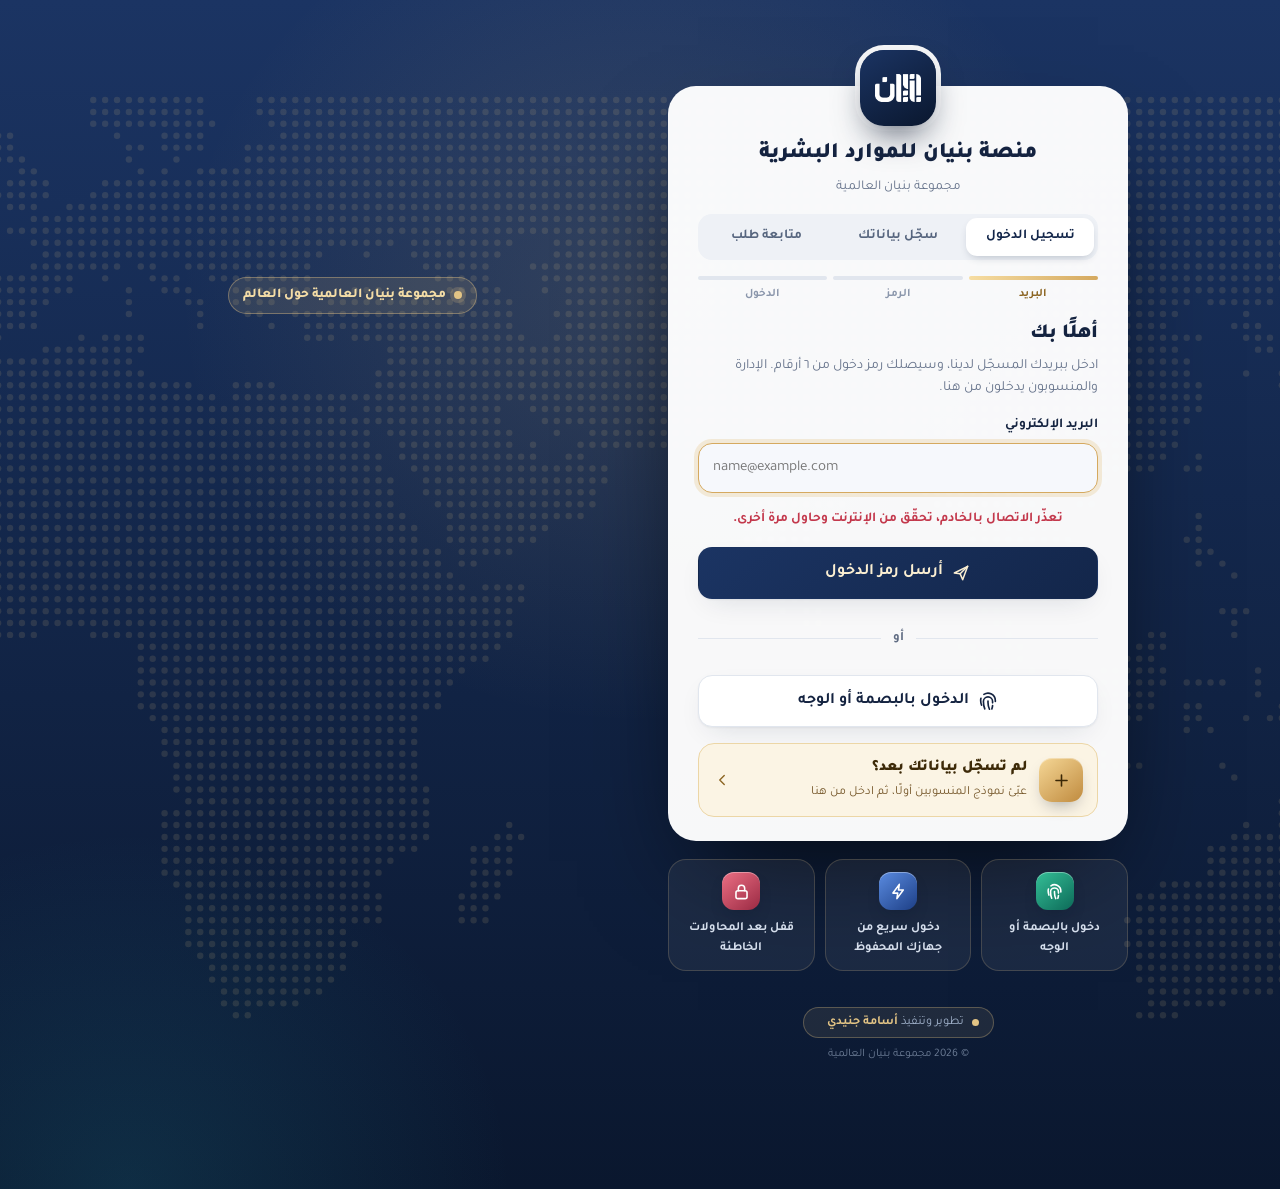
==== commit 24a54771: "رواتب: النظرة السنوية لكل منسوب + ملخّص قابل للضغط وقوائم منبثقة (المرحلة ٢) الخادم: - pay_year_over" ====
--- a/index.html
+++ b/index.html
@@ -27,7 +27,7 @@
 <link rel="preconnect" href="https://fonts.googleapis.com">
 <link rel="preconnect" href="https://fonts.gstatic.com" crossorigin>
 <link rel="stylesheet" href="https://fonts.googleapis.com/css2?family=Tajawal:wght@400;500;700;800;900&family=IBM+Plex+Mono:wght@400;500&display=swap">
-<link rel="stylesheet" href="console.css?v=20261125b">
+<link rel="stylesheet" href="console.css?v=20261125c">
 </head>
 <body>
 <div id="app" aria-live="polite"></div>
@@ -43,7 +43,7 @@
 <script src="land.js?v=20261122c"></script>
 <script src="globe.js?v=20261122c"></script>
 <script src="console-assets.js?v=20261122c"></script>
-<script src="console.js?v=20261125b"></script>
+<script src="console.js?v=20261125c"></script>
 <script src="fancy-select.js?v=20261122c"></script>
 </body>
 </html>
--- a/console.css
+++ b/console.css
@@ -2959,3 +2959,28 @@
 .rcpt.bad .rcpt-sm{color:var(--c-bad);background:color-mix(in srgb,var(--c-bad) 14%,var(--panel));border-color:color-mix(in srgb,var(--c-bad) 32%,transparent)}
 .btn.sm.nrbtn{color:var(--c-bad);border-color:color-mix(in srgb,var(--c-bad) 36%,transparent);background:transparent;font-weight:800}
 .btn.sm.nrbtn:hover{background:color-mix(in srgb,var(--c-bad) 9%,transparent);border-color:var(--c-bad)}
+
+/* النظرة السنوية: بطاقات ملخّص قابلة للضغط + قائمة منبثقة */
+.pcov-h{margin-bottom:14px}
+.pcover{display:grid;grid-template-columns:repeat(4,1fr);gap:12px}
+.pcovc{display:flex;align-items:center;gap:12px;text-align:right;font:inherit;background:var(--panel);border:1px solid var(--line);border-radius:16px;padding:14px 16px;cursor:pointer;transition:border-color .15s,box-shadow .15s,transform .1s}
+.pcovc:hover{border-color:var(--gold-d);box-shadow:0 6px 16px -8px rgba(16,28,56,.2)}
+.pcovc:active{transform:translateY(1px)}
+.pcovc-ic{width:42px;height:42px;border-radius:12px;display:grid;place-items:center;flex:none}
+.pcovc-ic .i{width:21px;height:21px}
+.pcovc-n{display:flex;flex-direction:column;gap:3px;min-width:0}
+.pcovc-n b{font-size:22px;font-weight:800;color:var(--ink);line-height:1}
+.pcovc-n small{font-size:12px;color:var(--mute)}
+.pcovc.ok .pcovc-ic{background:color-mix(in srgb,var(--c-ok) 14%,transparent);color:var(--c-ok)}
+.pcovc.warn .pcovc-ic{background:color-mix(in srgb,var(--c-warn) 16%,transparent);color:var(--c-warn)}
+.pcovc.mute .pcovc-ic{background:var(--well);color:var(--mute)}
+.pcovc.bad .pcovc-ic{background:color-mix(in srgb,var(--c-bad) 14%,transparent);color:var(--c-bad)}
+.pcovl{list-style:none;margin:0;padding:0;display:flex;flex-direction:column;gap:2px;max-height:58vh;overflow:auto}
+.pcovl li{display:flex;align-items:center;gap:11px;padding:10px 8px;border-radius:12px;cursor:pointer;border-bottom:1px solid var(--line-2)}
+.pcovl li:hover{background:var(--soft)}
+.pcovl-m{flex:1;min-width:0;display:flex;flex-direction:column;gap:1px}
+.pcovl-m b{font-size:14px;color:var(--ink);font-weight:700;white-space:nowrap;overflow:hidden;text-overflow:ellipsis}
+.pcovl-m small{font-size:11.5px;color:var(--mute)}
+.pcovl-st{display:flex;flex-direction:column;align-items:flex-end;gap:3px;flex:none}
+.nrt{font-size:10.5px;color:var(--c-bad);font-weight:700}
+@media(max-width:720px){.pcover{grid-template-columns:repeat(2,1fr)}}
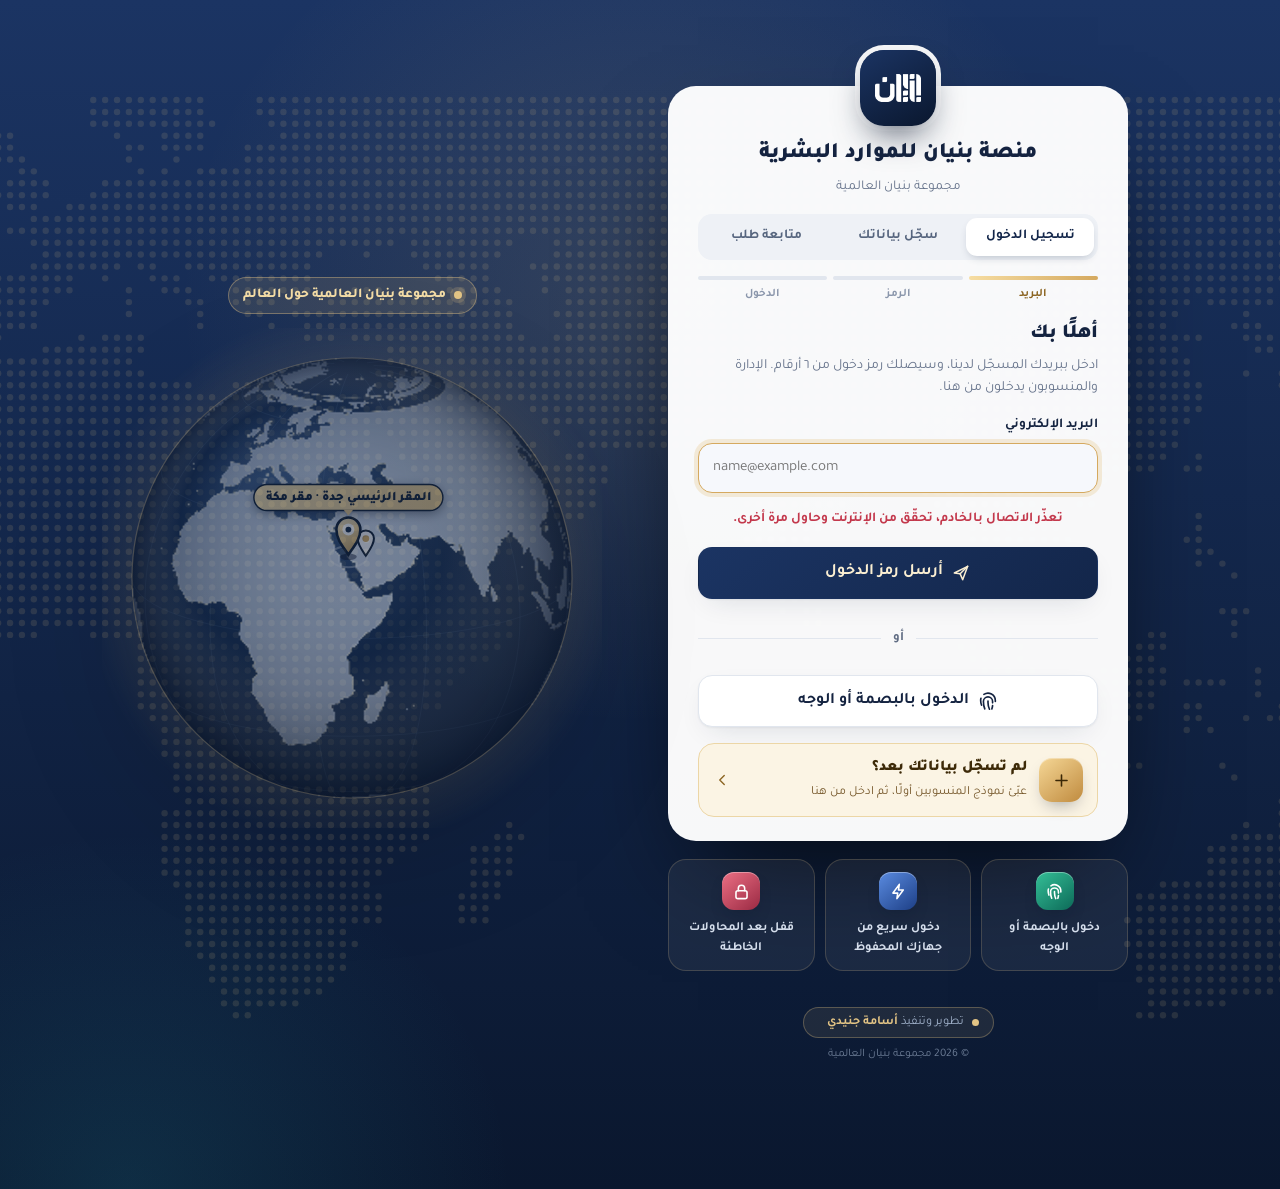
==== commit baee2d92: "توقيع الرواتب: دمج النظرة السنوية وملخّص الشهر في لوحة واحدة + إصلاح القوائم المنبثقة - لوحة موحّدة " ====
--- a/index.html
+++ b/index.html
@@ -27,7 +27,7 @@
 <link rel="preconnect" href="https://fonts.googleapis.com">
 <link rel="preconnect" href="https://fonts.gstatic.com" crossorigin>
 <link rel="stylesheet" href="https://fonts.googleapis.com/css2?family=Tajawal:wght@400;500;700;800;900&family=IBM+Plex+Mono:wght@400;500&display=swap">
-<link rel="stylesheet" href="console.css?v=20261125c">
+<link rel="stylesheet" href="console.css?v=20261125d">
 </head>
 <body>
 <div id="app" aria-live="polite"></div>
@@ -43,7 +43,7 @@
 <script src="land.js?v=20261122c"></script>
 <script src="globe.js?v=20261122c"></script>
 <script src="console-assets.js?v=20261122c"></script>
-<script src="console.js?v=20261125c"></script>
+<script src="console.js?v=20261125d"></script>
 <script src="fancy-select.js?v=20261122c"></script>
 </body>
 </html>
--- a/console.css
+++ b/console.css
@@ -2594,7 +2594,7 @@
 .paycur.insheet{grid-template-columns:repeat(auto-fill,minmax(min(100%,210px),1fr))}
 .elg.lg{width:46px;height:46px}
 .elg.lg img{width:100%;height:100%;object-fit:contain}
-#pcLayer, #shLayer, #csLayer, #peLayer, #oeLayer, #exLayer, #psLayer { position: fixed; inset: 0; z-index: 92; display: grid; place-items: center; padding: max(12px, env(safe-area-inset-top, 0px)) 12px max(12px, env(safe-area-inset-bottom, 0px)); }
+#pcLayer, #shLayer, #csLayer, #peLayer, #oeLayer, #exLayer, #psLayer, #pcovLayer { position: fixed; inset: 0; z-index: 92; display: grid; place-items: center; padding: max(12px, env(safe-area-inset-top, 0px)) 12px max(12px, env(safe-area-inset-bottom, 0px)); }
 /* الهيكل التنظيمي */
 .orgx{display:flex;flex-direction:column;align-items:center;gap:0;padding:8px 0 4px}
 .orgx .otier{display:flex;justify-content:center;flex-wrap:wrap;gap:16px;width:100%}
@@ -2983,4 +2983,32 @@
 .pcovl-m small{font-size:11.5px;color:var(--mute)}
 .pcovl-st{display:flex;flex-direction:column;align-items:flex-end;gap:3px;flex:none}
 .nrt{font-size:10.5px;color:var(--c-bad);font-weight:700}
-@media(max-width:720px){.pcover{grid-template-columns:repeat(2,1fr)}}
+/* لوحة توقيع الاستلام المدموجة: رأس + ملخّص الشهر + بطاقات السنة التفاعلية */
+.sigpanel{margin-top:26px}
+.sgp-top{display:flex;flex-wrap:wrap;gap:14px 16px;align-items:flex-start;justify-content:space-between;padding:18px 20px 2px}
+.sgp-id{display:flex;gap:13px;align-items:flex-start;flex:1;min-width:260px}
+.sgp-id>.tile{flex:none;margin-top:1px}
+.sgp-id b{font-size:17px;font-weight:900;color:var(--ink);display:flex;align-items:center;gap:9px;line-height:1.3}
+.sgp-id small{display:block;font-size:12.5px;color:var(--mute);line-height:1.6;margin-top:3px;max-width:60ch}
+.yrbadge{font-size:12px;font-weight:800;color:var(--gold-ink);background:var(--gold-wash);border:1px solid color-mix(in srgb,var(--gold-d) 32%,transparent);border-radius:999px;padding:2px 11px;letter-spacing:.02em}
+.sgp-act{display:flex;gap:8px;align-items:center;flex-wrap:wrap}
+.sgp-month{display:flex;flex-wrap:wrap;align-items:center;gap:8px 16px;margin:14px 20px 2px;padding:12px 16px;border-radius:15px;background:linear-gradient(180deg,color-mix(in srgb,var(--c-info) 5%,var(--soft)),var(--soft));border:1px solid var(--line-2)}
+.sgp-month .mhd{display:inline-flex;align-items:center;gap:7px;font-weight:800;color:var(--ink);font-size:13.5px}
+.sgp-month .mhd .i{width:16px;height:16px;color:var(--c-info)}
+.sgp-sep{width:1px;align-self:stretch;background:var(--line);margin:1px 0}
+.sgp-mchip{display:inline-flex;align-items:center;gap:6px;font-size:12.5px;color:var(--mute);font-weight:600}
+.sgp-mchip b{color:var(--ink);font-weight:800;font-variant-numeric:tabular-nums}
+.sgp-mchip .i{width:15px;height:15px}
+.sgp-mchip.ok .i{color:var(--c-ok)}.sgp-mchip.wait .i{color:var(--c-warn)}.sgp-mchip.bad .i{color:var(--c-bad)}.sgp-mchip.sum .i{color:var(--gold-d)}
+.sgp-cap{display:flex;align-items:center;gap:10px;font-size:12px;color:var(--faint);font-weight:700;margin:16px 20px 9px}
+.sgp-cap::after{content:"";flex:1;height:1px;background:var(--line-2)}
+.sgp-pad{height:16px}
+.sigpanel .pcover{padding:0 20px 2px}
+.pcovc .go{margin-inline-start:auto;color:var(--faint);opacity:0;transition:opacity .15s}
+.pcovc .go .i{width:16px;height:16px}
+.pcovc:hover .go{opacity:1}
+.pcovc.z{opacity:.72}.pcovc.z .pcovc-n b{color:var(--mute)}
+.pcovc.sk{cursor:default;pointer-events:none}
+.pcovc.sk .pcovc-ic{background:var(--well)}
+.pcovc.sk .pcovc-n b{color:var(--faint)}
+@media(max-width:720px){.pcover{grid-template-columns:repeat(2,1fr)}.sgp-sep{display:none}}
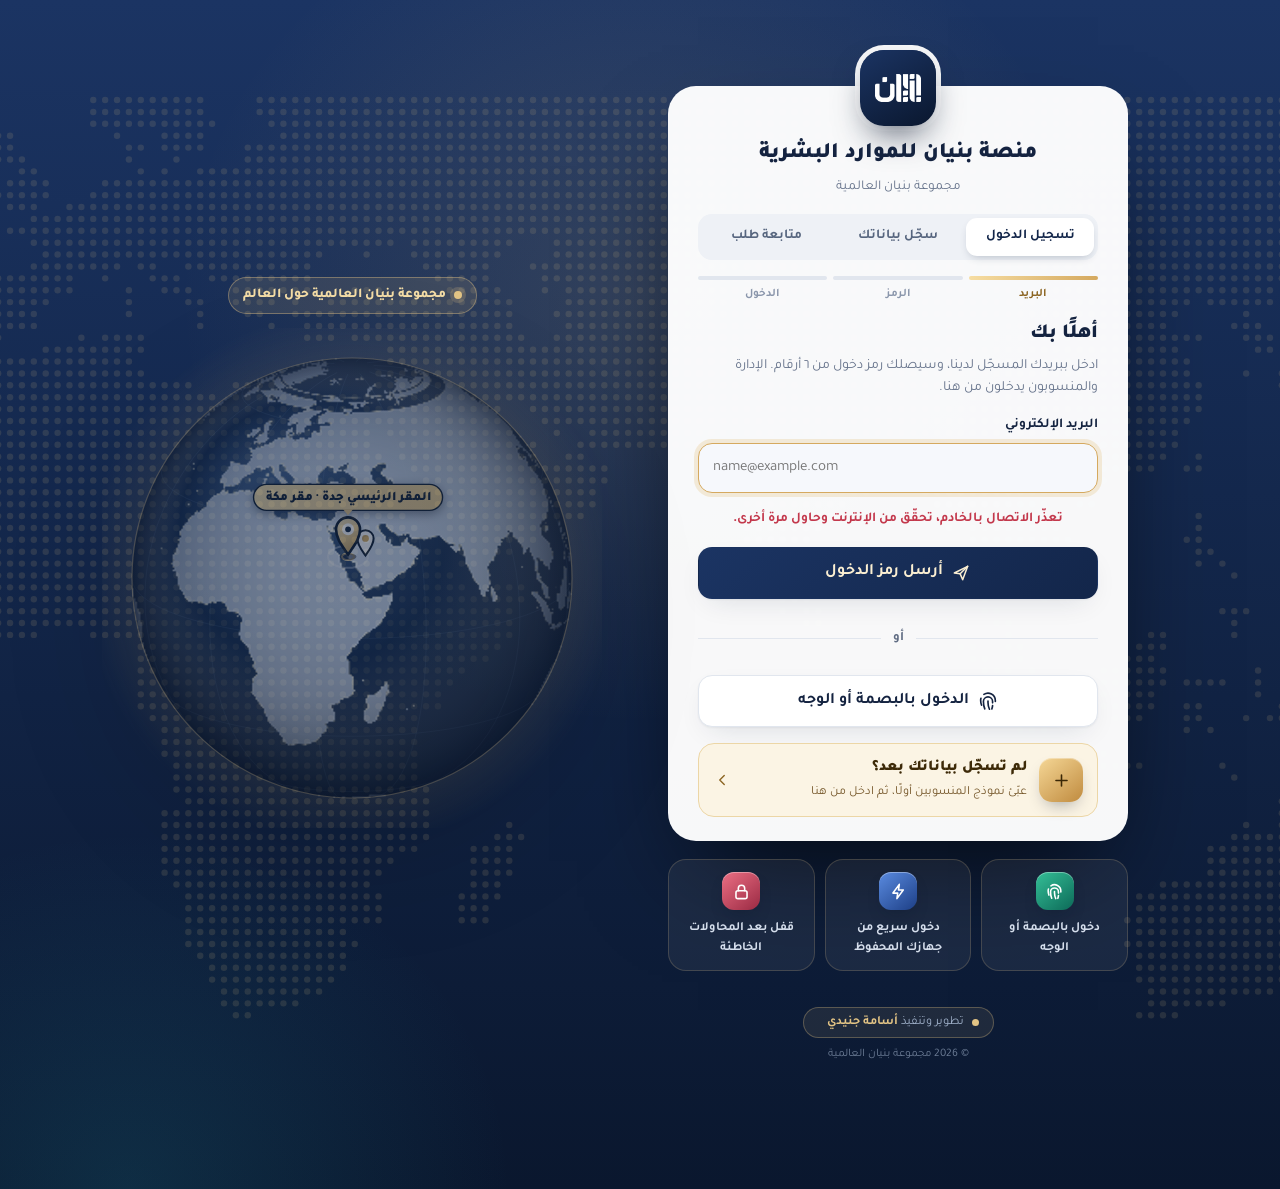
==== commit d74b91b0: "قصر الدخول المباشر على الحسابات الرئيسية (المنسوبون عبر مسار) — مبدئيًّا معطّل - عند التفعيل: طلب ال" ====
--- a/index.html
+++ b/index.html
@@ -43,7 +43,7 @@
 <script src="land.js?v=20261122c"></script>
 <script src="globe.js?v=20261122c"></script>
 <script src="console-assets.js?v=20261122c"></script>
-<script src="console.js?v=20261125d"></script>
+<script src="console.js?v=20261126a"></script>
 <script src="fancy-select.js?v=20261122c"></script>
 </body>
 </html>
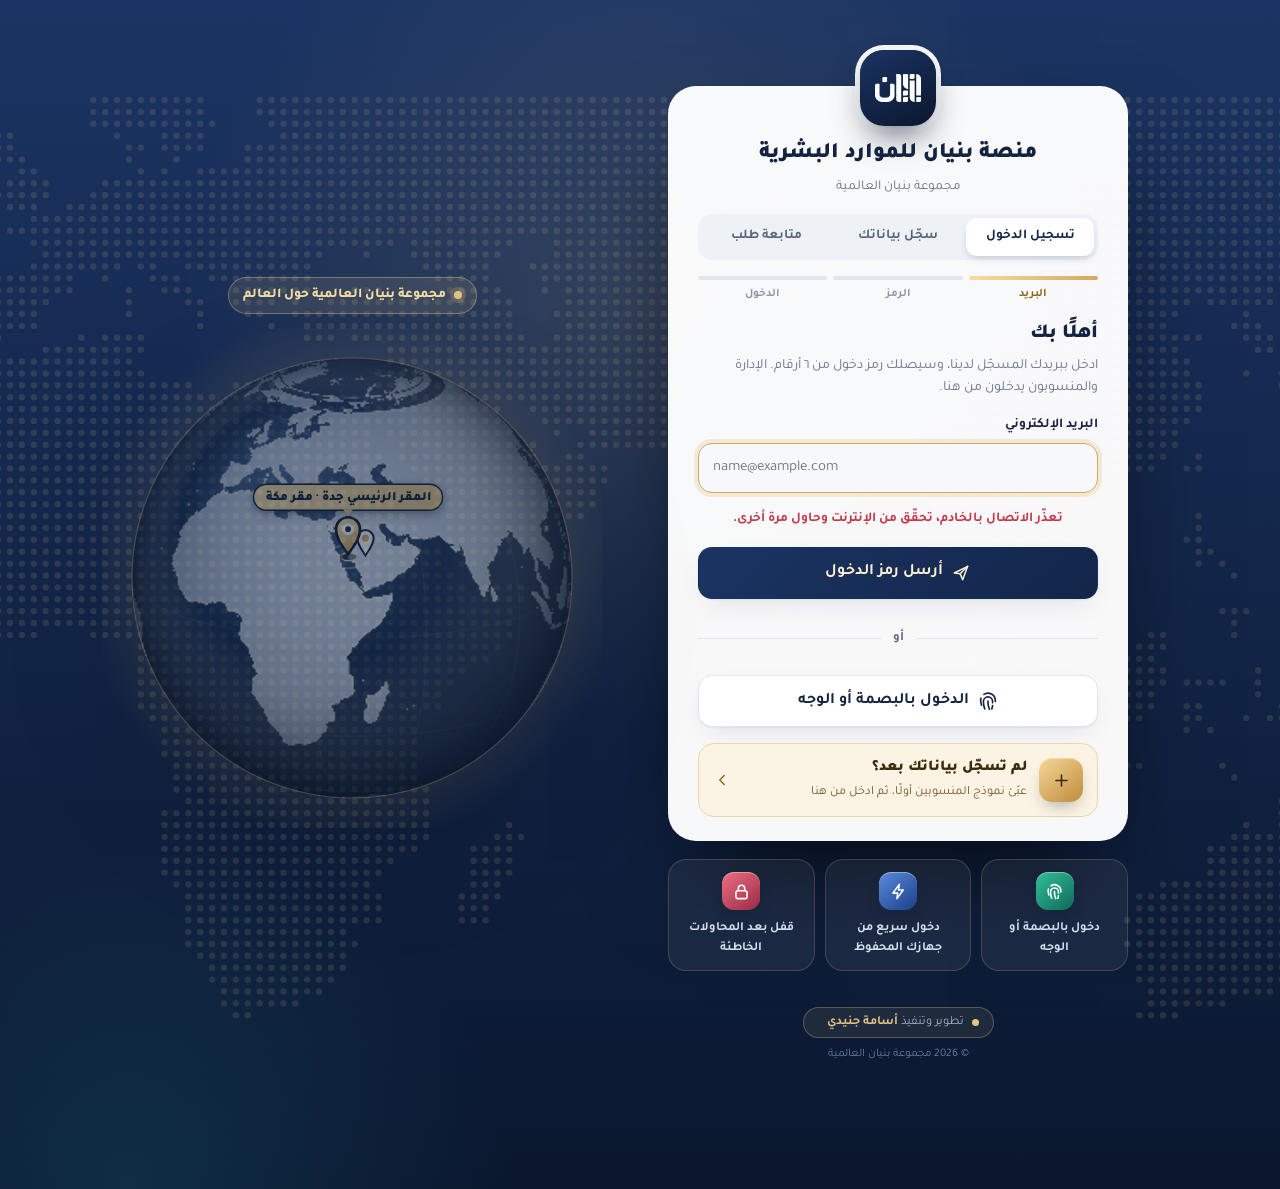
==== commit 89cb900d: "كشف التوقيع: ألوان صفوف واضحة + منع التوقيع قبل انتهاء الشهر - ألوان الصفوف صارت بيّنة (كانت باهتة ج" ====
--- a/index.html
+++ b/index.html
@@ -27,7 +27,7 @@
 <link rel="preconnect" href="https://fonts.googleapis.com">
 <link rel="preconnect" href="https://fonts.gstatic.com" crossorigin>
 <link rel="stylesheet" href="https://fonts.googleapis.com/css2?family=Tajawal:wght@400;500;700;800;900&family=IBM+Plex+Mono:wght@400;500&display=swap">
-<link rel="stylesheet" href="console.css?v=20261125d">
+<link rel="stylesheet" href="console.css?v=20261126b">
 </head>
 <body>
 <div id="app" aria-live="polite"></div>
@@ -43,7 +43,7 @@
 <script src="land.js?v=20261122c"></script>
 <script src="globe.js?v=20261122c"></script>
 <script src="console-assets.js?v=20261122c"></script>
-<script src="console.js?v=20261126a"></script>
+<script src="console.js?v=20261126b"></script>
 <script src="fancy-select.js?v=20261122c"></script>
 </body>
 </html>
--- a/console.css
+++ b/console.css
@@ -2955,6 +2955,20 @@
 .rchip.nr .i{color:var(--c-bad)}
 .sig.nr{display:flex;flex-direction:column;gap:3px;align-items:flex-start}
 .sig.nr small{font-size:11px;color:var(--faint)}
+/* ألوان صفوف كشف التوقيع — واضحة وبيّنة: أخضر مُوقَّع · أحمر عدم استلام · ذهبي بانتظار · أزرق الشهر الجاري */
+.sigtab tbody tr.done{background:color-mix(in srgb,var(--c-ok) 12%,transparent)}
+.sigtab tbody tr.done:hover{background:color-mix(in srgb,var(--c-ok) 17%,transparent)}
+.sigtab tbody tr.reqd{background:color-mix(in srgb,var(--gold) 15%,transparent)}
+.sigtab tbody tr.reqd:hover{background:color-mix(in srgb,var(--gold) 20%,transparent)}
+.sigtab tbody tr.unrecv{background:color-mix(in srgb,var(--c-bad) 12%,transparent)}
+.sigtab tbody tr.unrecv:hover{background:color-mix(in srgb,var(--c-bad) 17%,transparent)}
+.sigtab tbody tr.lock{background:color-mix(in srgb,var(--c-info) 7%,transparent)}
+.sigtab tbody tr.lock:hover{background:color-mix(in srgb,var(--c-info) 11%,transparent)}
+.rchip.lock{color:var(--c-info);font-weight:700;border-color:color-mix(in srgb,var(--c-info) 36%,transparent);background:color-mix(in srgb,var(--c-info) 10%,transparent)}
+.rchip.lock .i{color:var(--c-info)}
+.rcpt-lock{font-size:11px;color:var(--c-info);font-weight:700;white-space:nowrap}
+.pcnote{display:flex;align-items:center;gap:8px;margin:12px 20px 2px;padding:10px 14px;border-radius:13px;font-size:12.5px;font-weight:700;color:var(--c-info);background:color-mix(in srgb,var(--c-info) 8%,var(--soft));border:1px solid color-mix(in srgb,var(--c-info) 25%,transparent)}
+.pcnote .i{width:17px;height:17px;flex:none}
 .rcpt.bad{border-inline-start:4px solid var(--c-bad)}
 .rcpt.bad .rcpt-sm{color:var(--c-bad);background:color-mix(in srgb,var(--c-bad) 14%,var(--panel));border-color:color-mix(in srgb,var(--c-bad) 32%,transparent)}
 .btn.sm.nrbtn{color:var(--c-bad);border-color:color-mix(in srgb,var(--c-bad) 36%,transparent);background:transparent;font-weight:800}
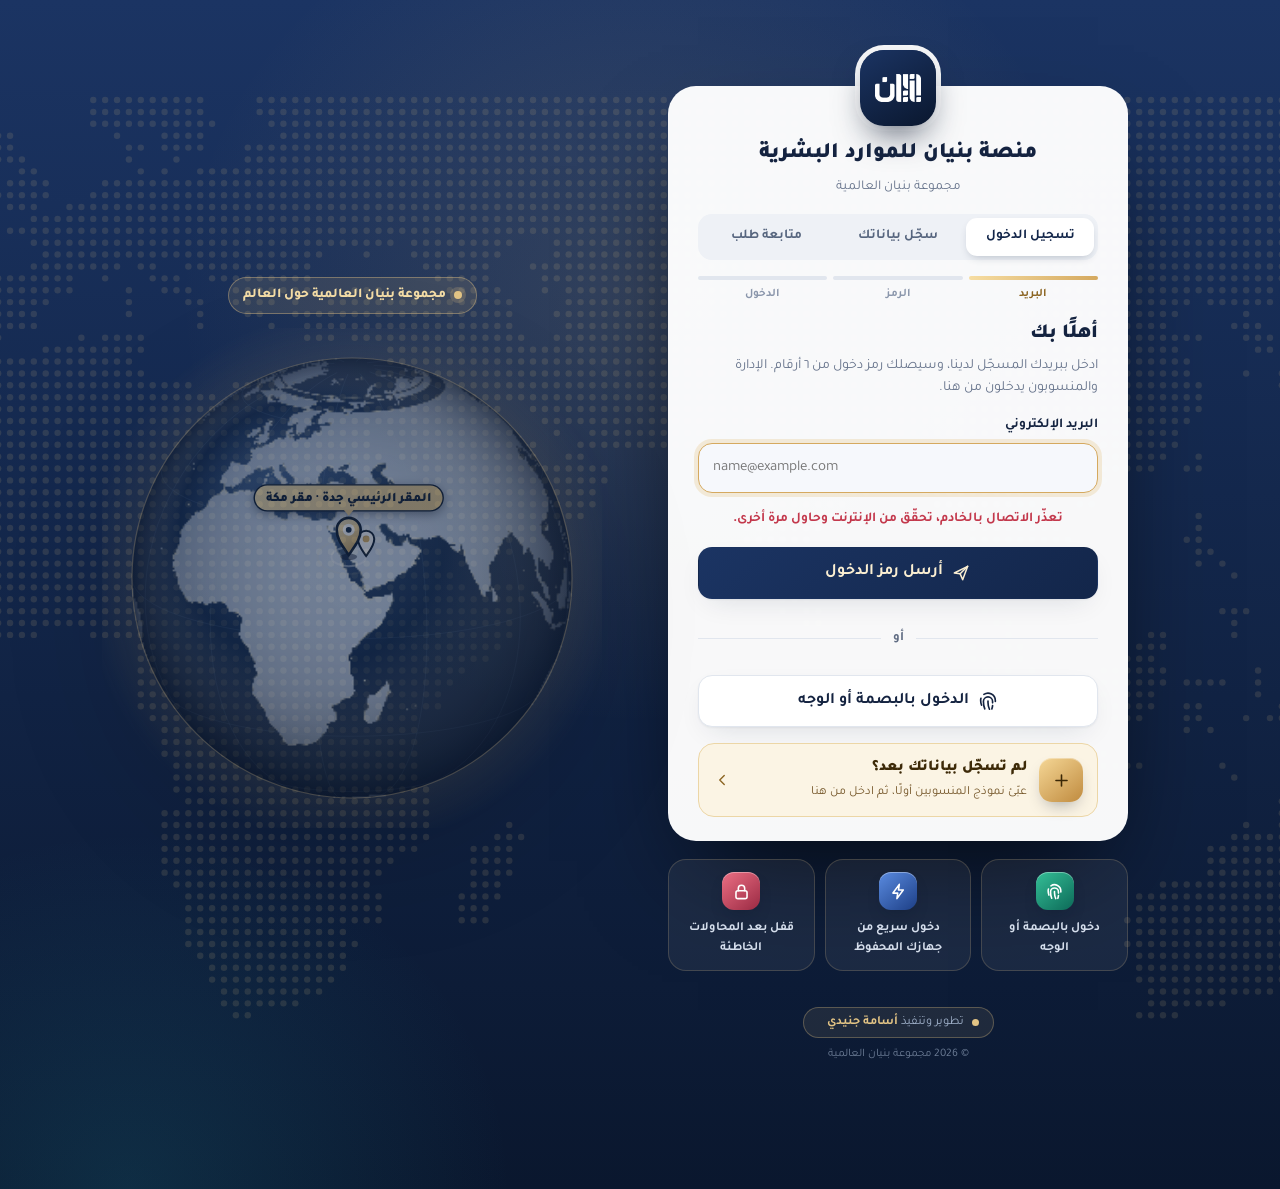
==== commit 6e92371e: "كشف التوقيع: تلوين صفوف «بانتظار التوقيع» بلون ذهبي خفيف لتمييز غير المُوقَّع عن المُوقَّع Co-Author" ====
--- a/index.html
+++ b/index.html
@@ -27,7 +27,7 @@
 <link rel="preconnect" href="https://fonts.googleapis.com">
 <link rel="preconnect" href="https://fonts.gstatic.com" crossorigin>
 <link rel="stylesheet" href="https://fonts.googleapis.com/css2?family=Tajawal:wght@400;500;700;800;900&family=IBM+Plex+Mono:wght@400;500&display=swap">
-<link rel="stylesheet" href="console.css?v=20261126b">
+<link rel="stylesheet" href="console.css?v=20261126c">
 </head>
 <body>
 <div id="app" aria-live="polite"></div>
@@ -43,7 +43,7 @@
 <script src="land.js?v=20261122c"></script>
 <script src="globe.js?v=20261122c"></script>
 <script src="console-assets.js?v=20261122c"></script>
-<script src="console.js?v=20261126b"></script>
+<script src="console.js?v=20261126c"></script>
 <script src="fancy-select.js?v=20261122c"></script>
 </body>
 </html>
--- a/console.css
+++ b/console.css
@@ -2958,8 +2958,10 @@
 /* ألوان صفوف كشف التوقيع — واضحة وبيّنة: أخضر مُوقَّع · أحمر عدم استلام · ذهبي بانتظار · أزرق الشهر الجاري */
 .sigtab tbody tr.done{background:color-mix(in srgb,var(--c-ok) 12%,transparent)}
 .sigtab tbody tr.done:hover{background:color-mix(in srgb,var(--c-ok) 17%,transparent)}
-.sigtab tbody tr.reqd{background:color-mix(in srgb,var(--gold) 15%,transparent)}
-.sigtab tbody tr.reqd:hover{background:color-mix(in srgb,var(--gold) 20%,transparent)}
+.sigtab tbody tr.wait{background:color-mix(in srgb,var(--gold) 7%,transparent)}
+.sigtab tbody tr.wait:hover{background:color-mix(in srgb,var(--gold) 12%,transparent)}
+.sigtab tbody tr.reqd{background:color-mix(in srgb,var(--gold) 16%,transparent)}
+.sigtab tbody tr.reqd:hover{background:color-mix(in srgb,var(--gold) 21%,transparent)}
 .sigtab tbody tr.unrecv{background:color-mix(in srgb,var(--c-bad) 12%,transparent)}
 .sigtab tbody tr.unrecv:hover{background:color-mix(in srgb,var(--c-bad) 17%,transparent)}
 .sigtab tbody tr.lock{background:color-mix(in srgb,var(--c-info) 7%,transparent)}
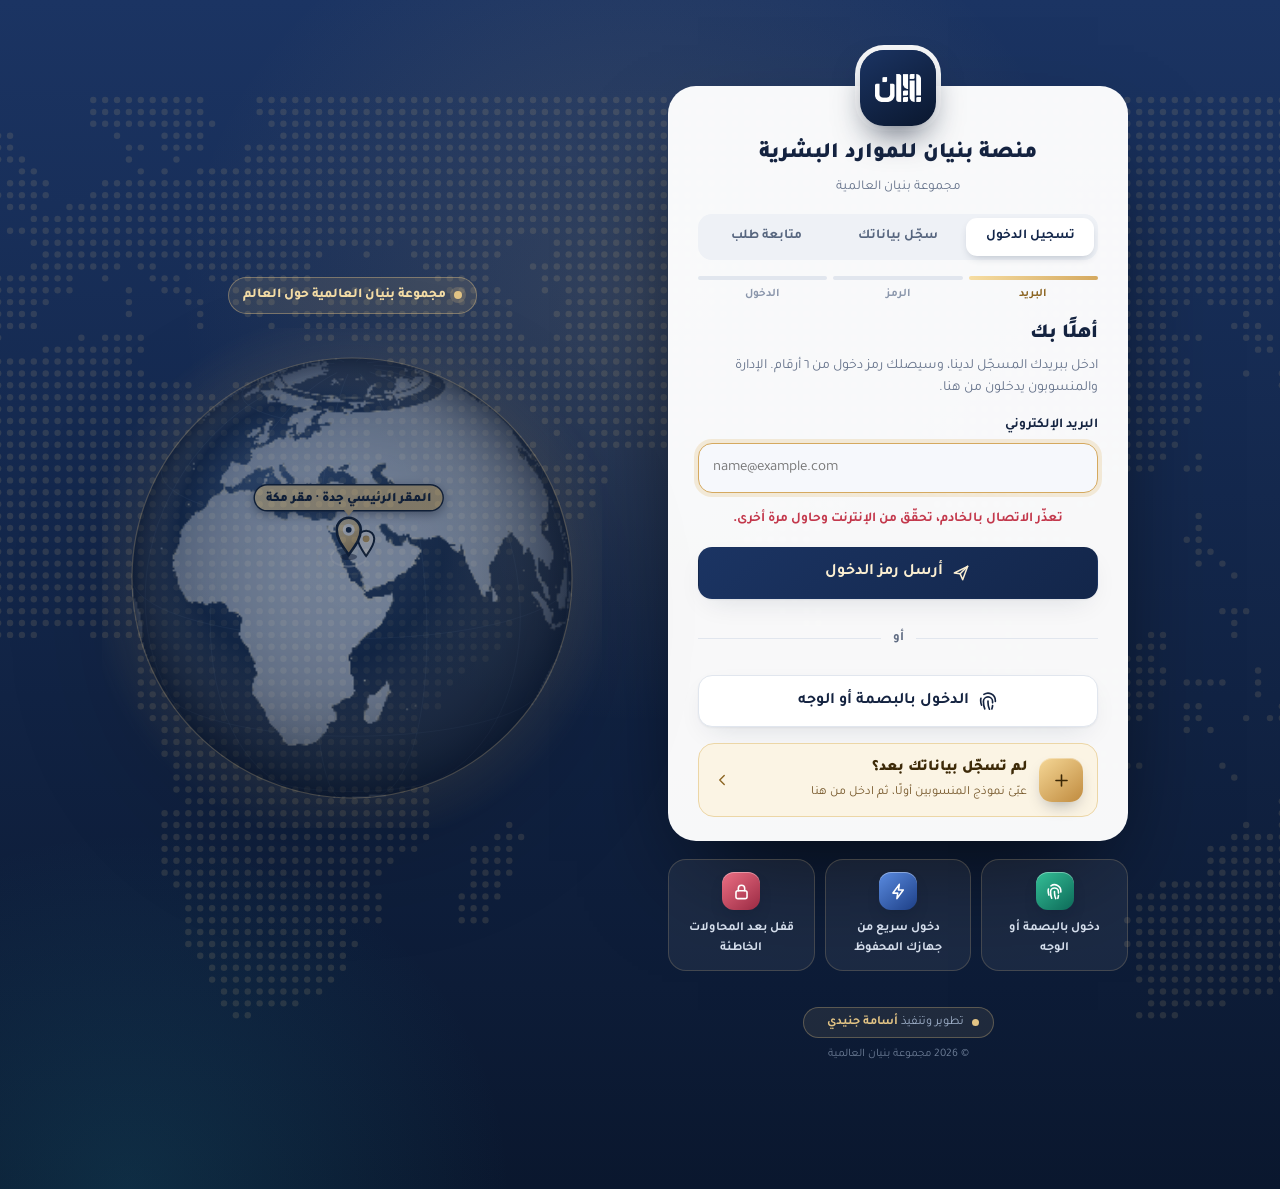
==== commit 939d0171: "طلبات: توجيه الاستفسار واختيار وجهته، وإحالة الإدارة العليا للمعنيّين ١) الاستفسار على الطلب صار يُو" ====
--- a/index.html
+++ b/index.html
@@ -27,7 +27,7 @@
 <link rel="preconnect" href="https://fonts.googleapis.com">
 <link rel="preconnect" href="https://fonts.gstatic.com" crossorigin>
 <link rel="stylesheet" href="https://fonts.googleapis.com/css2?family=Tajawal:wght@400;500;700;800;900&family=IBM+Plex+Mono:wght@400;500&display=swap">
-<link rel="stylesheet" href="console.css?v=20261126c">
+<link rel="stylesheet" href="console.css?v=20261128a">
 </head>
 <body>
 <div id="app" aria-live="polite"></div>
@@ -43,7 +43,7 @@
 <script src="land.js?v=20261122c"></script>
 <script src="globe.js?v=20261122c"></script>
 <script src="console-assets.js?v=20261122c"></script>
-<script src="console.js?v=20261126c"></script>
+<script src="console.js?v=20261128a"></script>
 <script src="fancy-select.js?v=20261122c"></script>
 </body>
 </html>
--- a/console.css
+++ b/console.css
@@ -2405,6 +2405,51 @@
 .mh .mhacts .btn.danger.sure { width: auto; padding-inline: 12px; font-size: 13px; gap: 6px; }
 .mf.rqfoot[hidden] { display: none !important; }
 @media (max-width: 640px) { .mh .mhacts .btn.ico { width: 38px; height: 38px; } }
+/* وجهة الاستفسار: صاحب الطلب / المسؤول المباشر / عام */
+.tkto { margin-bottom: 10px; }
+.tkto[hidden] { display: none; }
+.tktol { display: flex; align-items: center; gap: 6px; font-size: 12px; font-weight: 800; color: var(--mute); margin-bottom: 7px; }
+.tktol .i { width: 15px; height: 15px; color: var(--gold-d); }
+.tktb { display: flex; gap: 8px; flex-wrap: wrap; }
+.tkt { flex: 1 1 140px; display: inline-flex; align-items: center; gap: 7px; justify-content: center; border: 1.5px solid var(--line); background: var(--soft); color: var(--mute); border-radius: 12px; padding: 9px 10px; font: 700 13px var(--f); cursor: pointer; }
+.tkt .i { width: 16px; height: 16px; }
+.tkt:hover { color: var(--ink); border-color: var(--gold-d); }
+.tkt.on { border-color: var(--gold-d); background: var(--gold-wash); color: var(--gold-ink); box-shadow: inset 0 0 0 1px var(--gold-d); }
+.tkh em.tkto2 { background: var(--gold-wash); color: var(--gold-ink); }
+/* زر الإحالة والتوجيه */
+.btn.tkrefer { color: var(--gold-ink); border-color: color-mix(in srgb, var(--gold-d) 45%, transparent); background: var(--gold-wash); }
+/* قسم التوجيهات داخل الطلب */
+.rqrefer { margin-top: 16px; }
+.rqrefer .ssub { display: flex; align-items: center; gap: 6px; }
+.rqrefer .ssub .i { width: 16px; height: 16px; color: var(--gold-d); }
+.rflist { display: grid; gap: 10px; margin: 8px 0 4px; }
+.rfm { border: 1px solid var(--line-2); border-radius: 14px; padding: 12px 13px; background: var(--panel); border-inline-start: 3px solid var(--gold-d); }
+.rfm.mine { background: var(--gold-wash); }
+.rfm.done { border-inline-start-color: #16a34a; }
+.rfh { display: flex; align-items: center; gap: 9px; margin-bottom: 7px; }
+.rfav { width: 30px; height: 30px; border-radius: 9px; display: grid; place-items: center; background: var(--well); color: var(--gold-d); flex: none; }
+.rfav .i { width: 16px; height: 16px; }
+.rfhb { min-width: 0; flex: 1; }
+.rfhb b { display: block; font-size: 13.5px; }
+.rfhb small { color: var(--mute); font-size: 11.5px; }
+.rfst { font-size: 11px; font-weight: 800; border-radius: 99px; padding: 3px 10px; display: inline-flex; align-items: center; gap: 4px; white-space: nowrap; }
+.rfst .i { width: 13px; height: 13px; }
+.rfst.wait { background: color-mix(in srgb, var(--gold-d) 14%, var(--panel)); color: var(--gold-ink); }
+.rfst.done { background: color-mix(in srgb, #16a34a 14%, var(--panel)); color: #15803d; }
+.rftask { margin: 0 0 9px; font-size: 13.5px; line-height: 1.8; white-space: pre-wrap; }
+.rff { display: flex; align-items: center; gap: 10px; justify-content: space-between; flex-wrap: wrap; }
+.rff small { color: var(--faint); font-size: 11.5px; }
+.rfdone { flex: none; }
+/* نموذج الإحالة */
+.rfform { margin-top: 12px; }
+.rfrows { display: grid; gap: 10px; }
+.rfrow { display: grid; grid-template-columns: minmax(0, 220px) minmax(0, 1fr) auto; gap: 8px; align-items: center; }
+.rfrow .rfsel, .rfrow .rftaski { height: 44px; border: 1px solid var(--line); background: var(--panel); border-radius: 12px; padding: 0 12px; font: inherit; font-size: 14px; color: var(--ink); min-width: 0; }
+.rfrow .rfsel:focus, .rfrow .rftaski:focus { outline: none; border-color: var(--gold-d); box-shadow: 0 0 0 3px color-mix(in srgb, var(--gold-d) 18%, transparent); }
+.rfrow .rfdel { width: 44px; height: 44px; flex: none; }
+.rfrow .rfdel .i { width: 16px; height: 16px; }
+.btn.rfadd { margin-top: 10px; width: 100%; border-style: dashed; color: var(--gold-ink); justify-content: center; }
+@media (max-width: 620px) { .rfrow { grid-template-columns: 1fr auto; } .rfrow .rfsel { grid-column: 1 / -1; } }
 /* لوحة التنبيهات */
 .bellwrap #ntf { width: 380px; max-width: calc(100vw - 24px); padding: 0; overflow: hidden; border-radius: 20px; }
 .nfh { display: flex; align-items: center; gap: 8px; padding: 14px 16px 10px; border-bottom: 1px solid var(--line-2); }
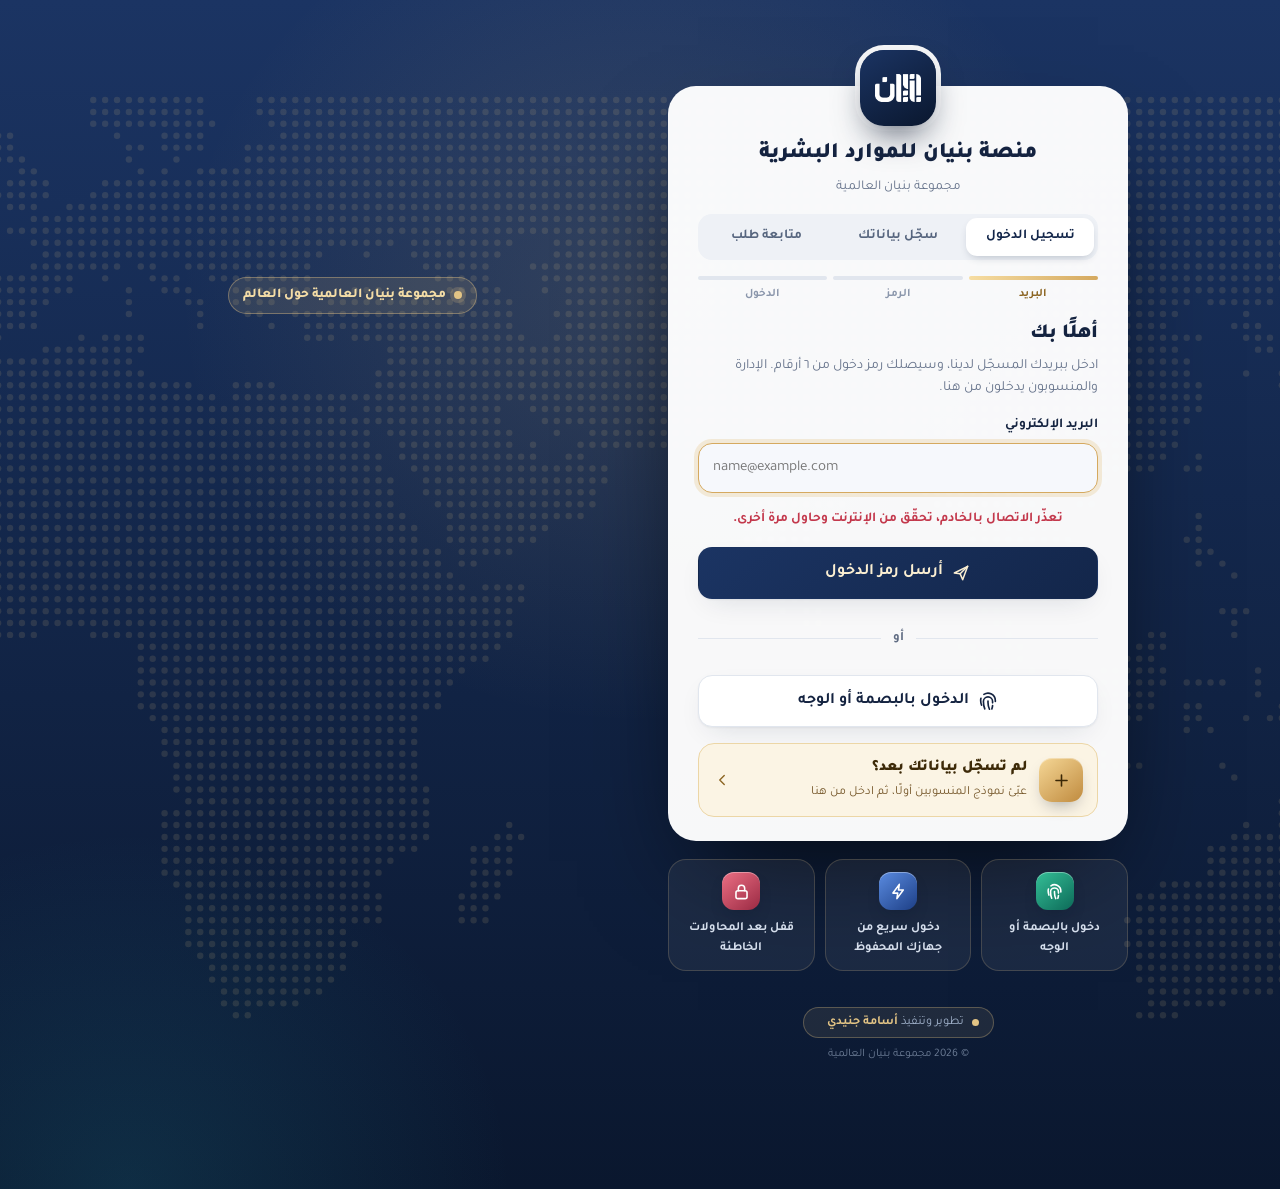
==== commit f3f940bc: "إصلاح تجاوز نص قائمة المعنيّ خارج الصف في نموذج الإحالة قائمة «اختر المعنيّ…» كانت تتمدّد بعرض أطول " ====
--- a/index.html
+++ b/index.html
@@ -27,7 +27,7 @@
 <link rel="preconnect" href="https://fonts.googleapis.com">
 <link rel="preconnect" href="https://fonts.gstatic.com" crossorigin>
 <link rel="stylesheet" href="https://fonts.googleapis.com/css2?family=Tajawal:wght@400;500;700;800;900&family=IBM+Plex+Mono:wght@400;500&display=swap">
-<link rel="stylesheet" href="console.css?v=20261128a">
+<link rel="stylesheet" href="console.css?v=20261128b">
 </head>
 <body>
 <div id="app" aria-live="polite"></div>
--- a/console.css
+++ b/console.css
@@ -2444,7 +2444,8 @@
 .rfform { margin-top: 12px; }
 .rfrows { display: grid; gap: 10px; }
 .rfrow { display: grid; grid-template-columns: minmax(0, 220px) minmax(0, 1fr) auto; gap: 8px; align-items: center; }
-.rfrow .rfsel, .rfrow .rftaski { height: 44px; border: 1px solid var(--line); background: var(--panel); border-radius: 12px; padding: 0 12px; font: inherit; font-size: 14px; color: var(--ink); min-width: 0; }
+.rfrow .rfsel, .rfrow .rftaski { width: 100%; max-width: 100%; box-sizing: border-box; height: 44px; border: 1px solid var(--line); background: var(--panel); border-radius: 12px; padding: 0 12px; font: inherit; font-size: 14px; color: var(--ink); min-width: 0; }
+.rfrow .rfsel { overflow: hidden; text-overflow: ellipsis; white-space: nowrap; }
 .rfrow .rfsel:focus, .rfrow .rftaski:focus { outline: none; border-color: var(--gold-d); box-shadow: 0 0 0 3px color-mix(in srgb, var(--gold-d) 18%, transparent); }
 .rfrow .rfdel { width: 44px; height: 44px; flex: none; }
 .rfrow .rfdel .i { width: 16px; height: 16px; }
